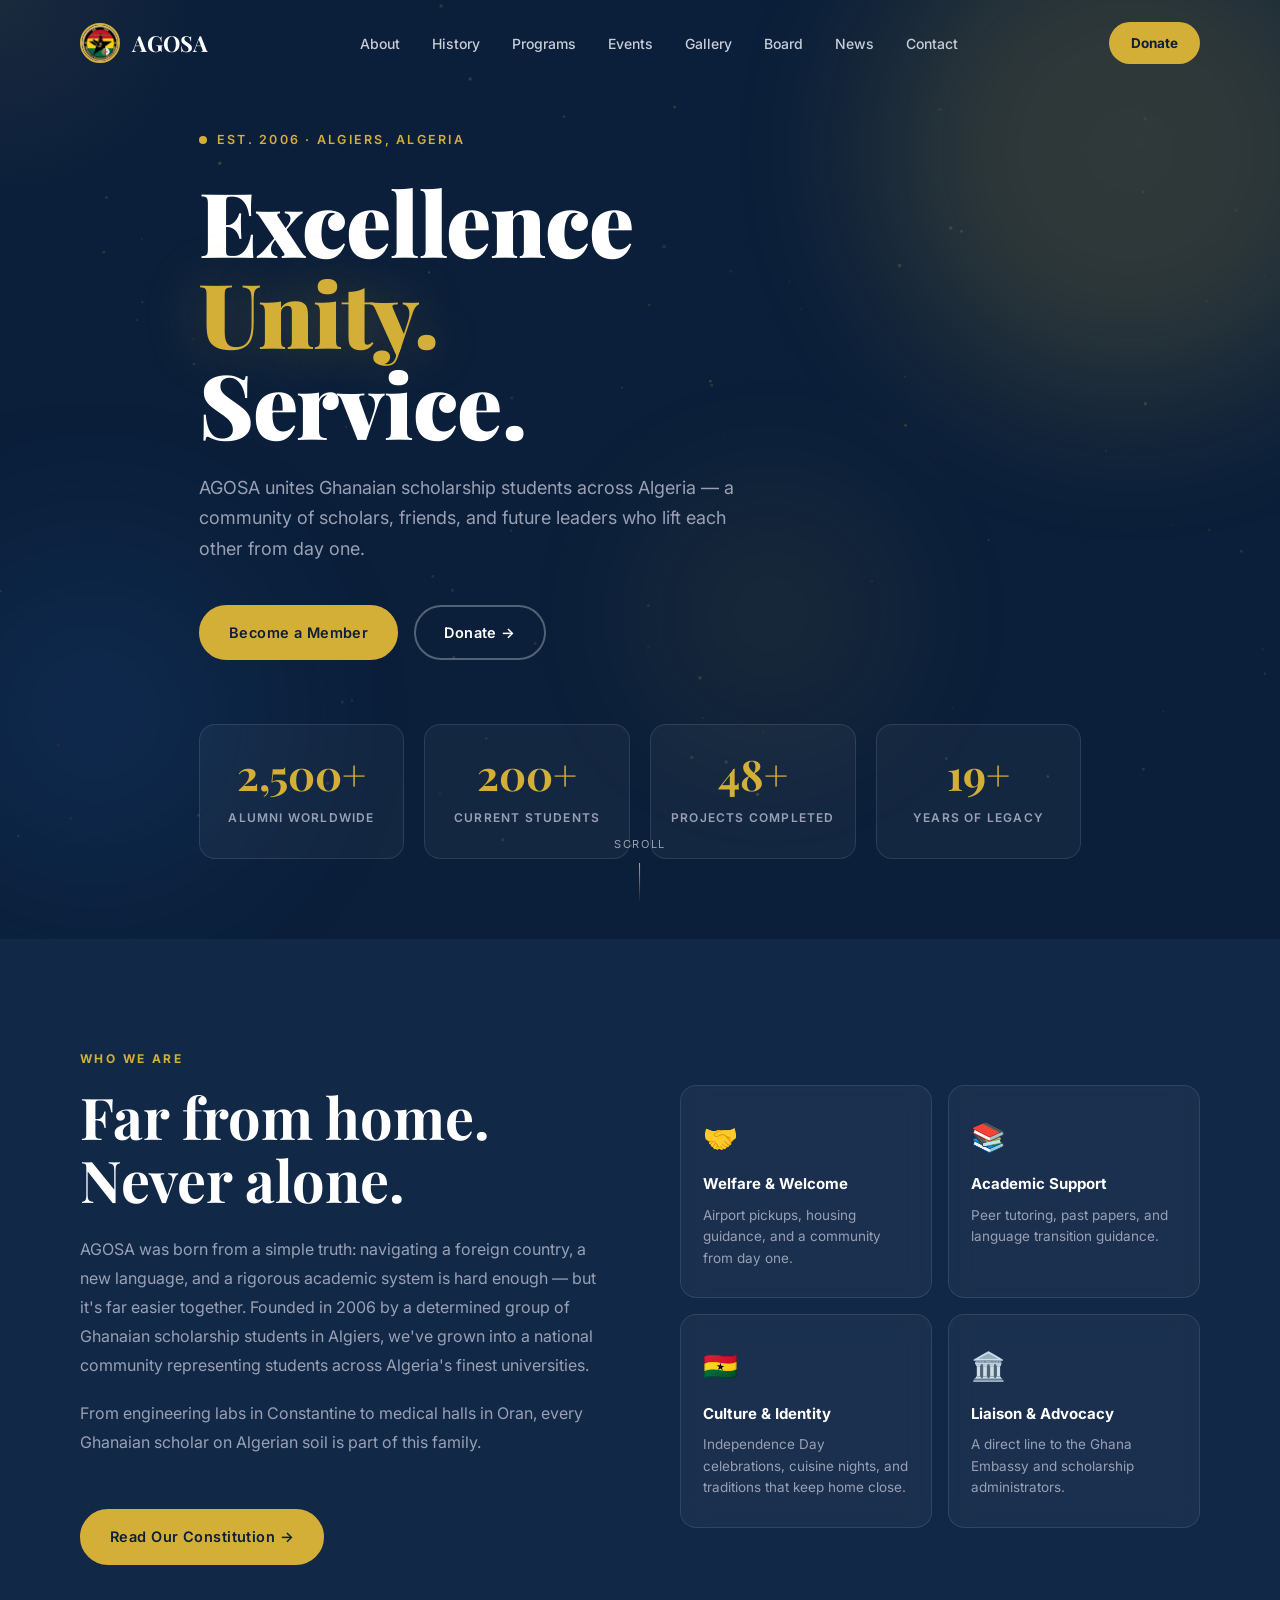
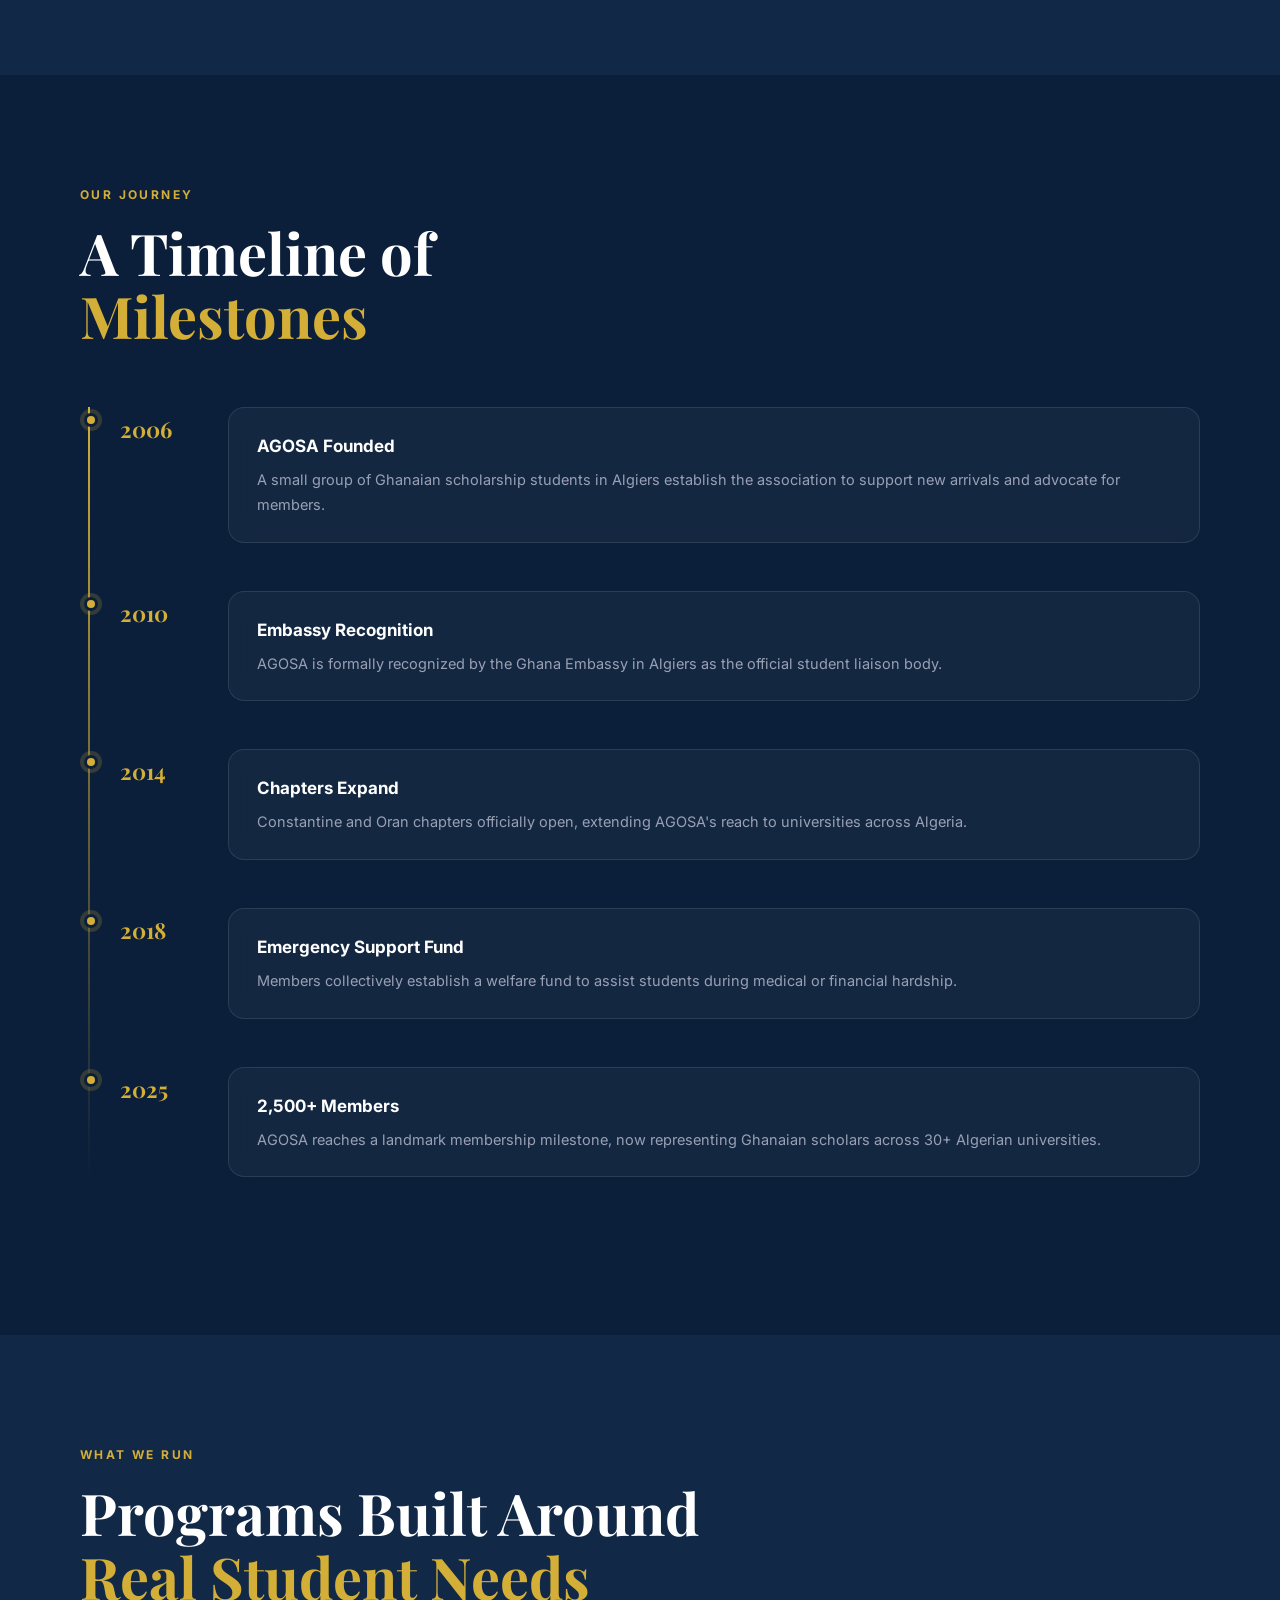
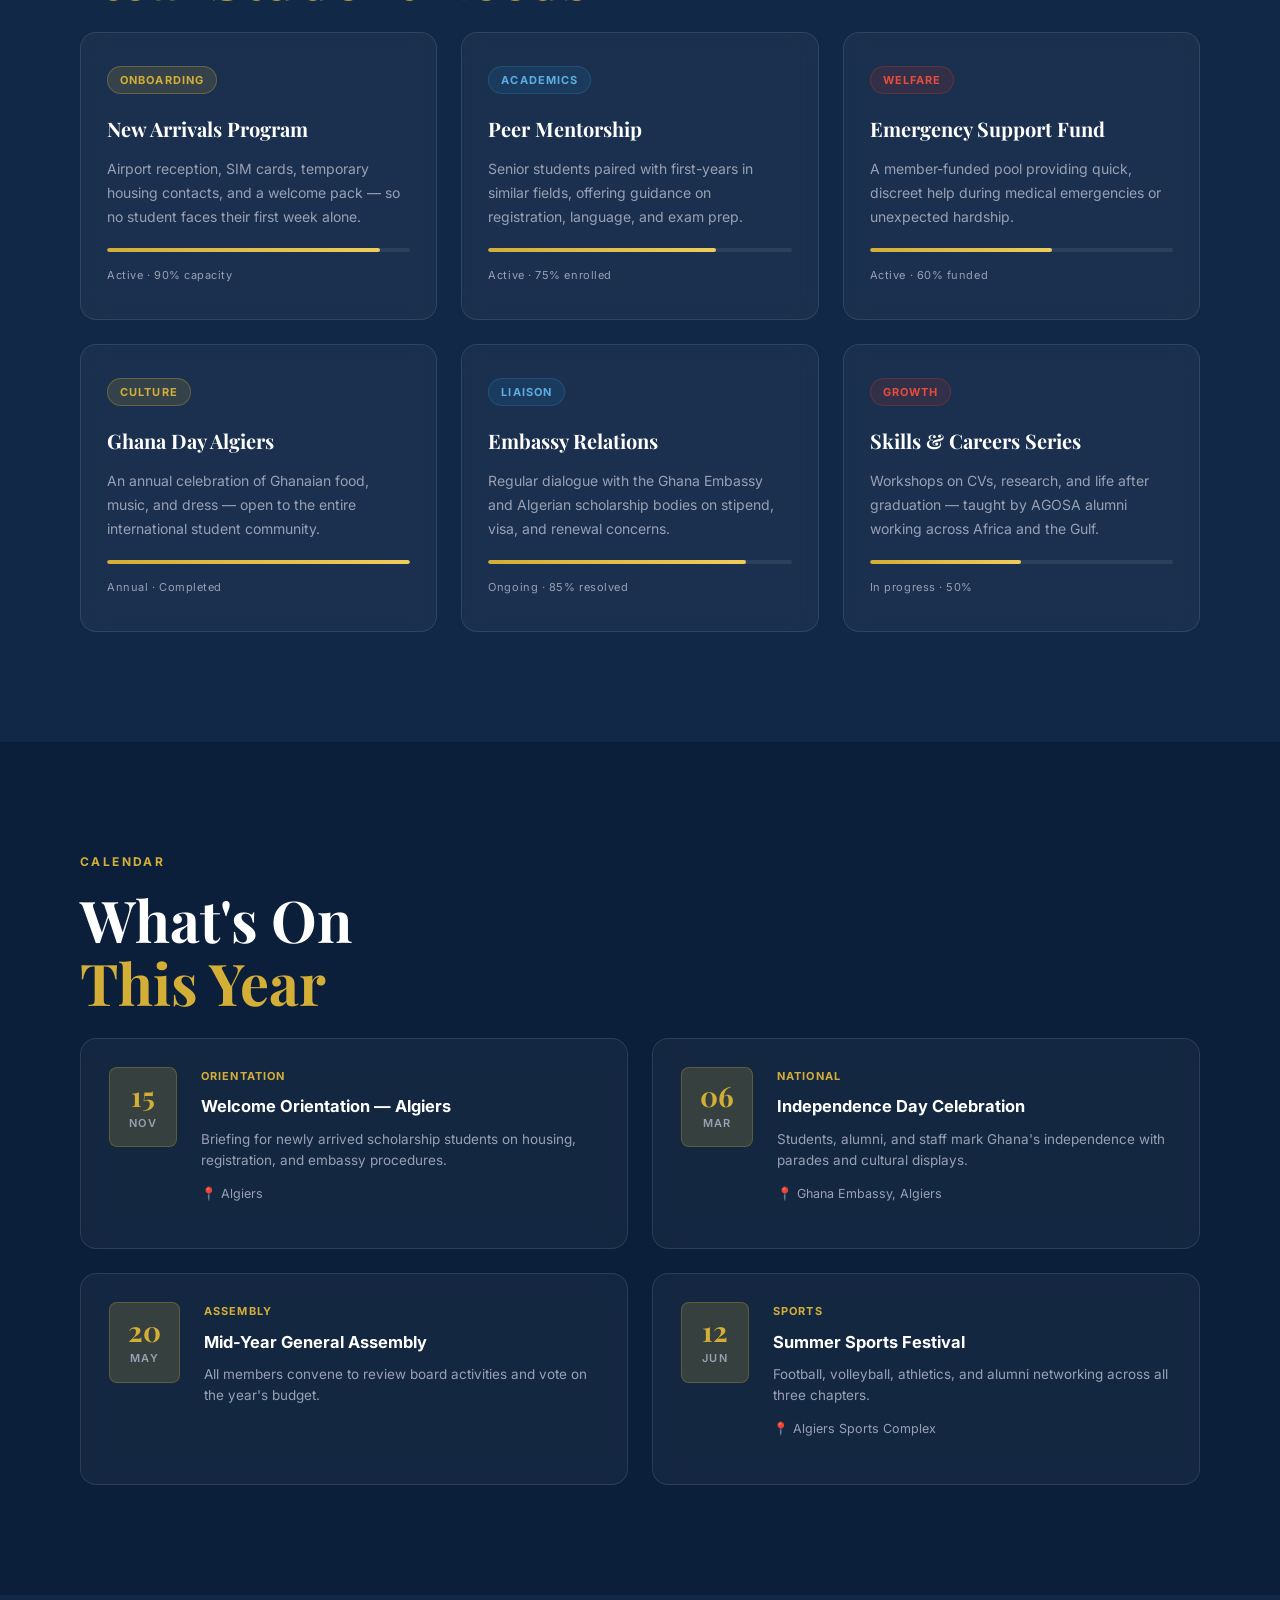
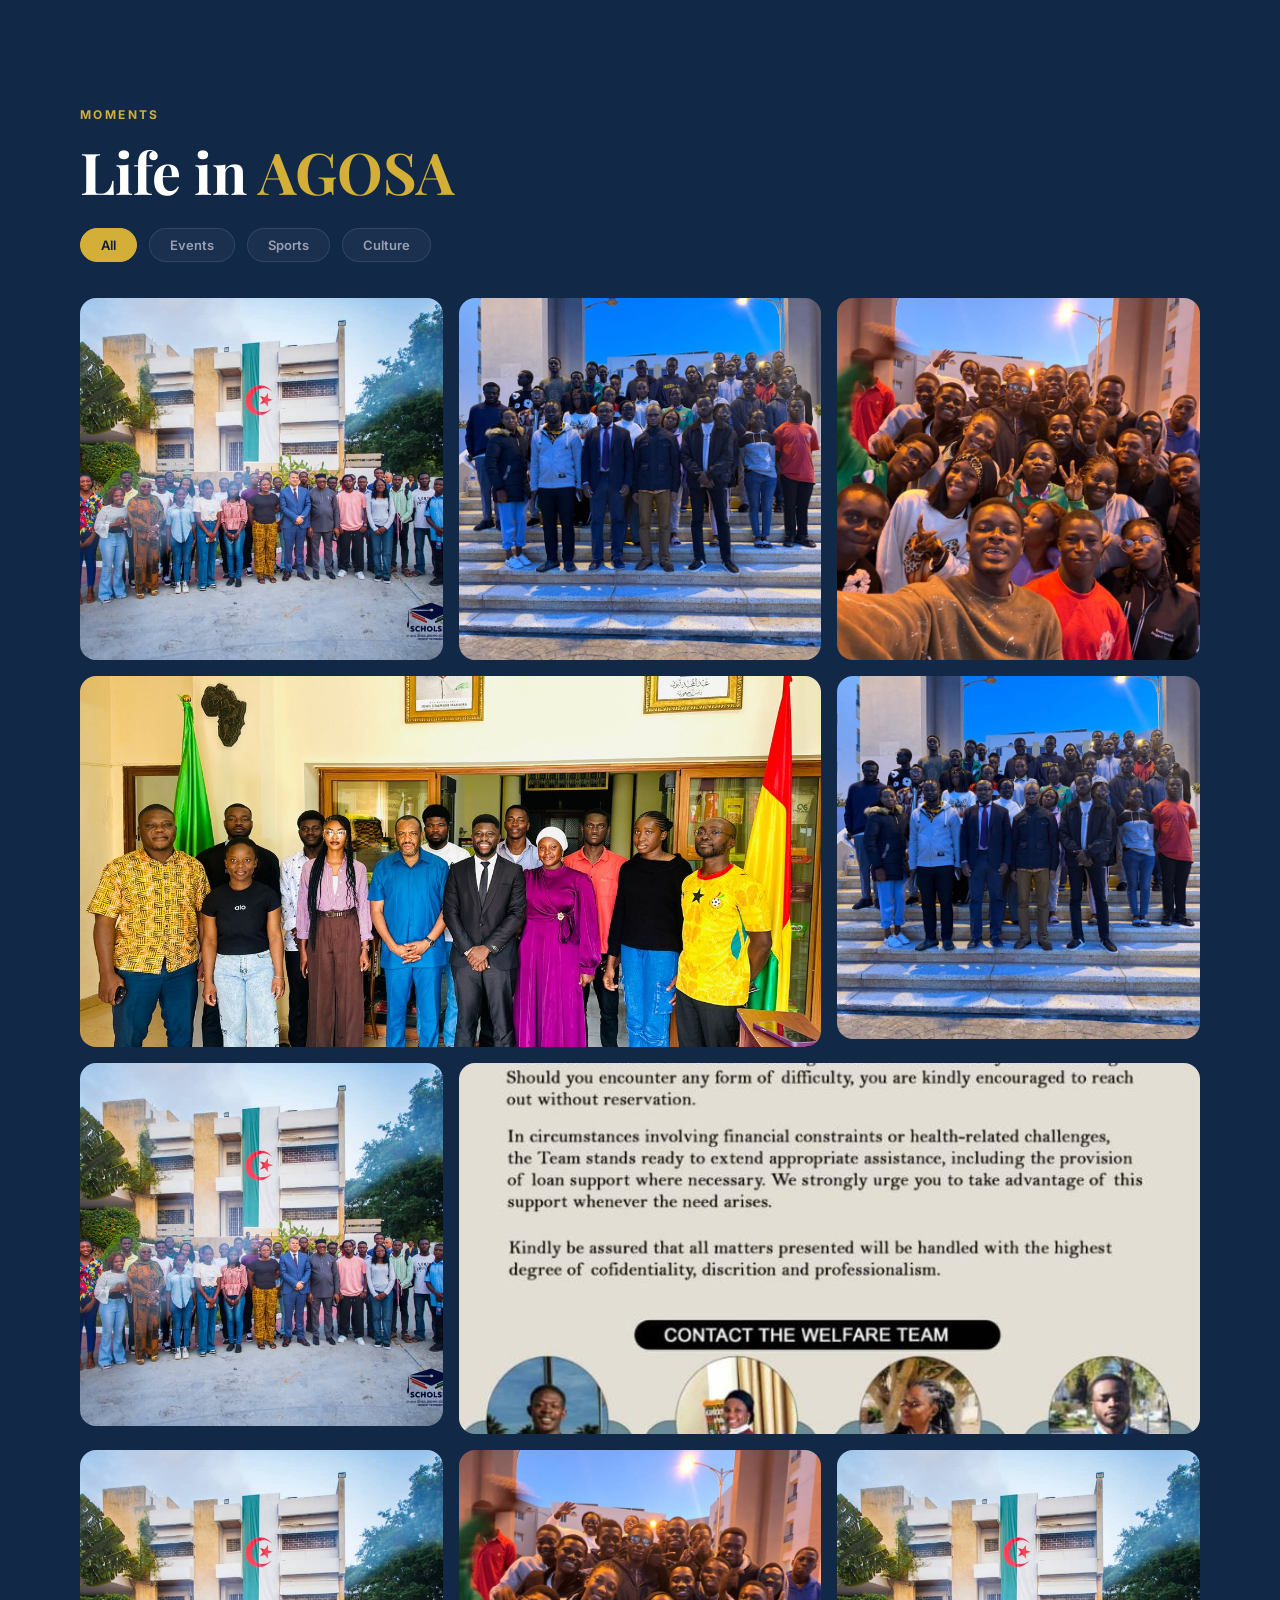
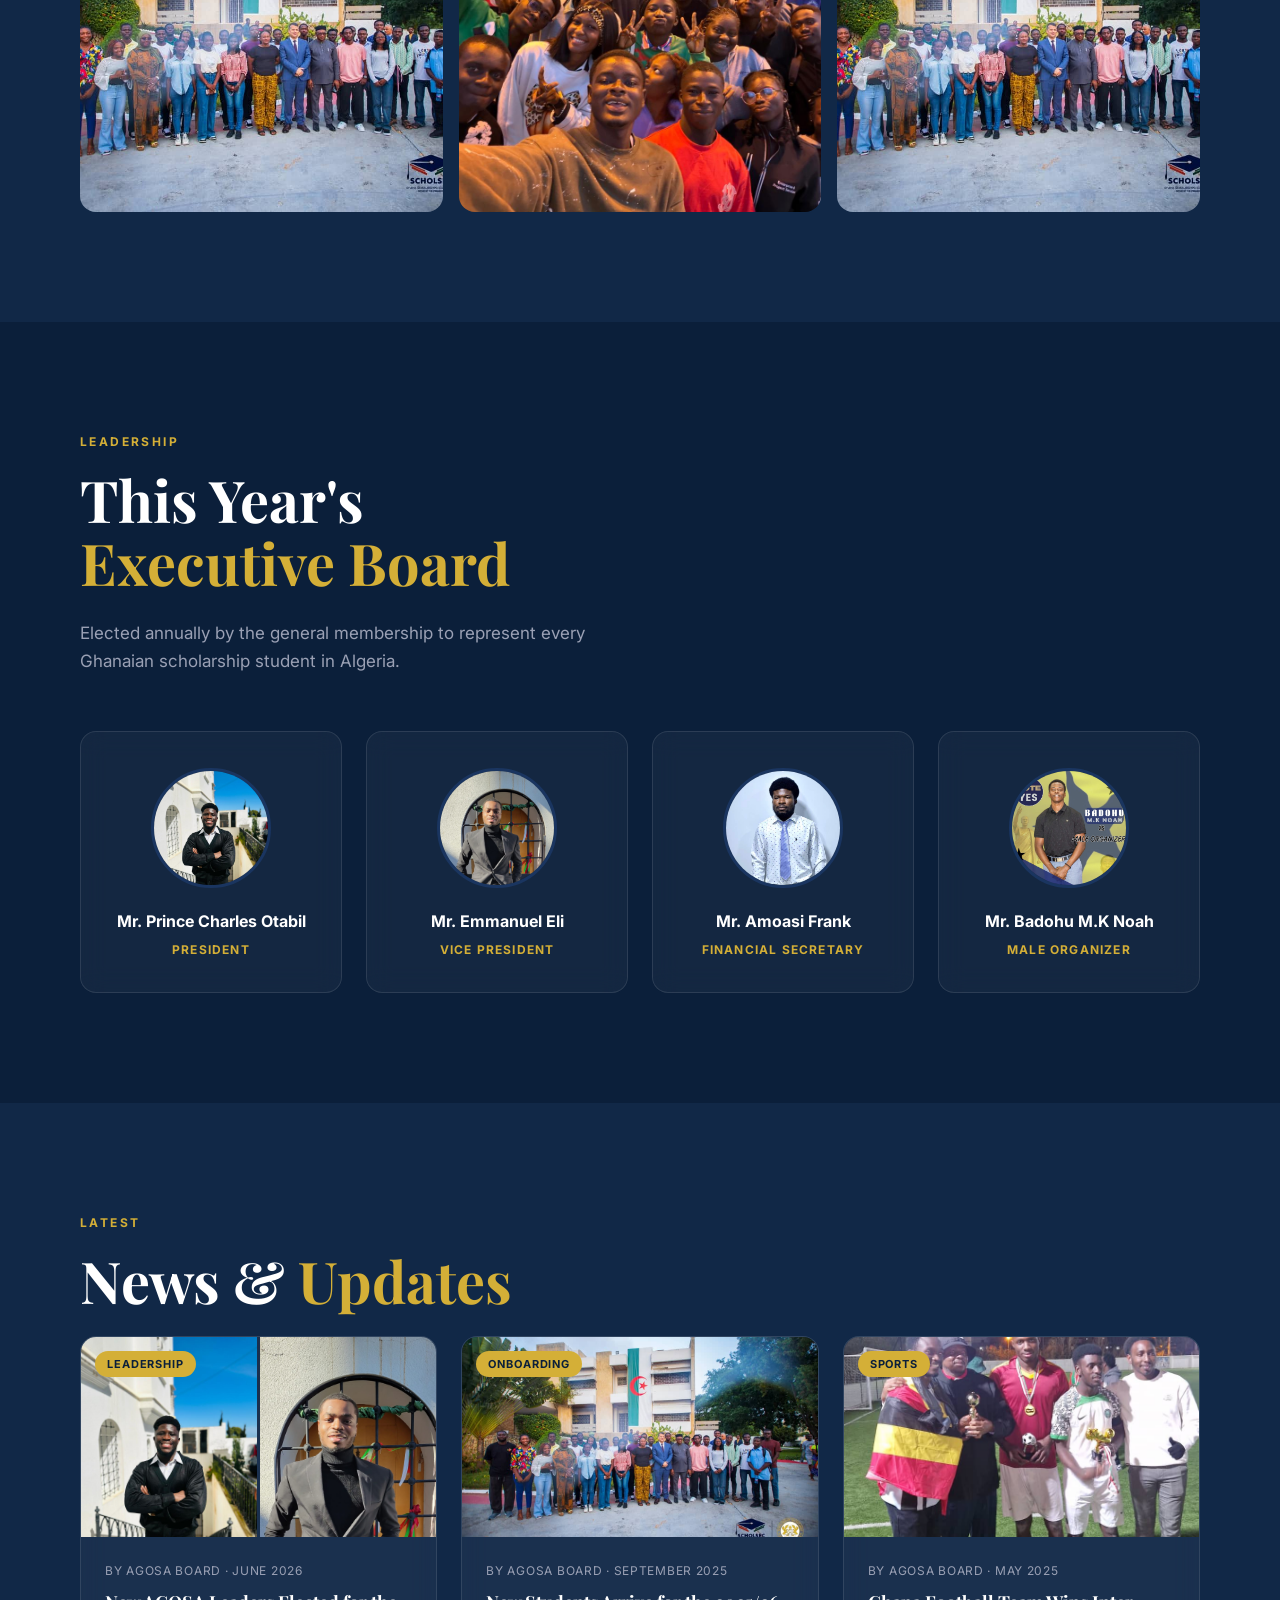
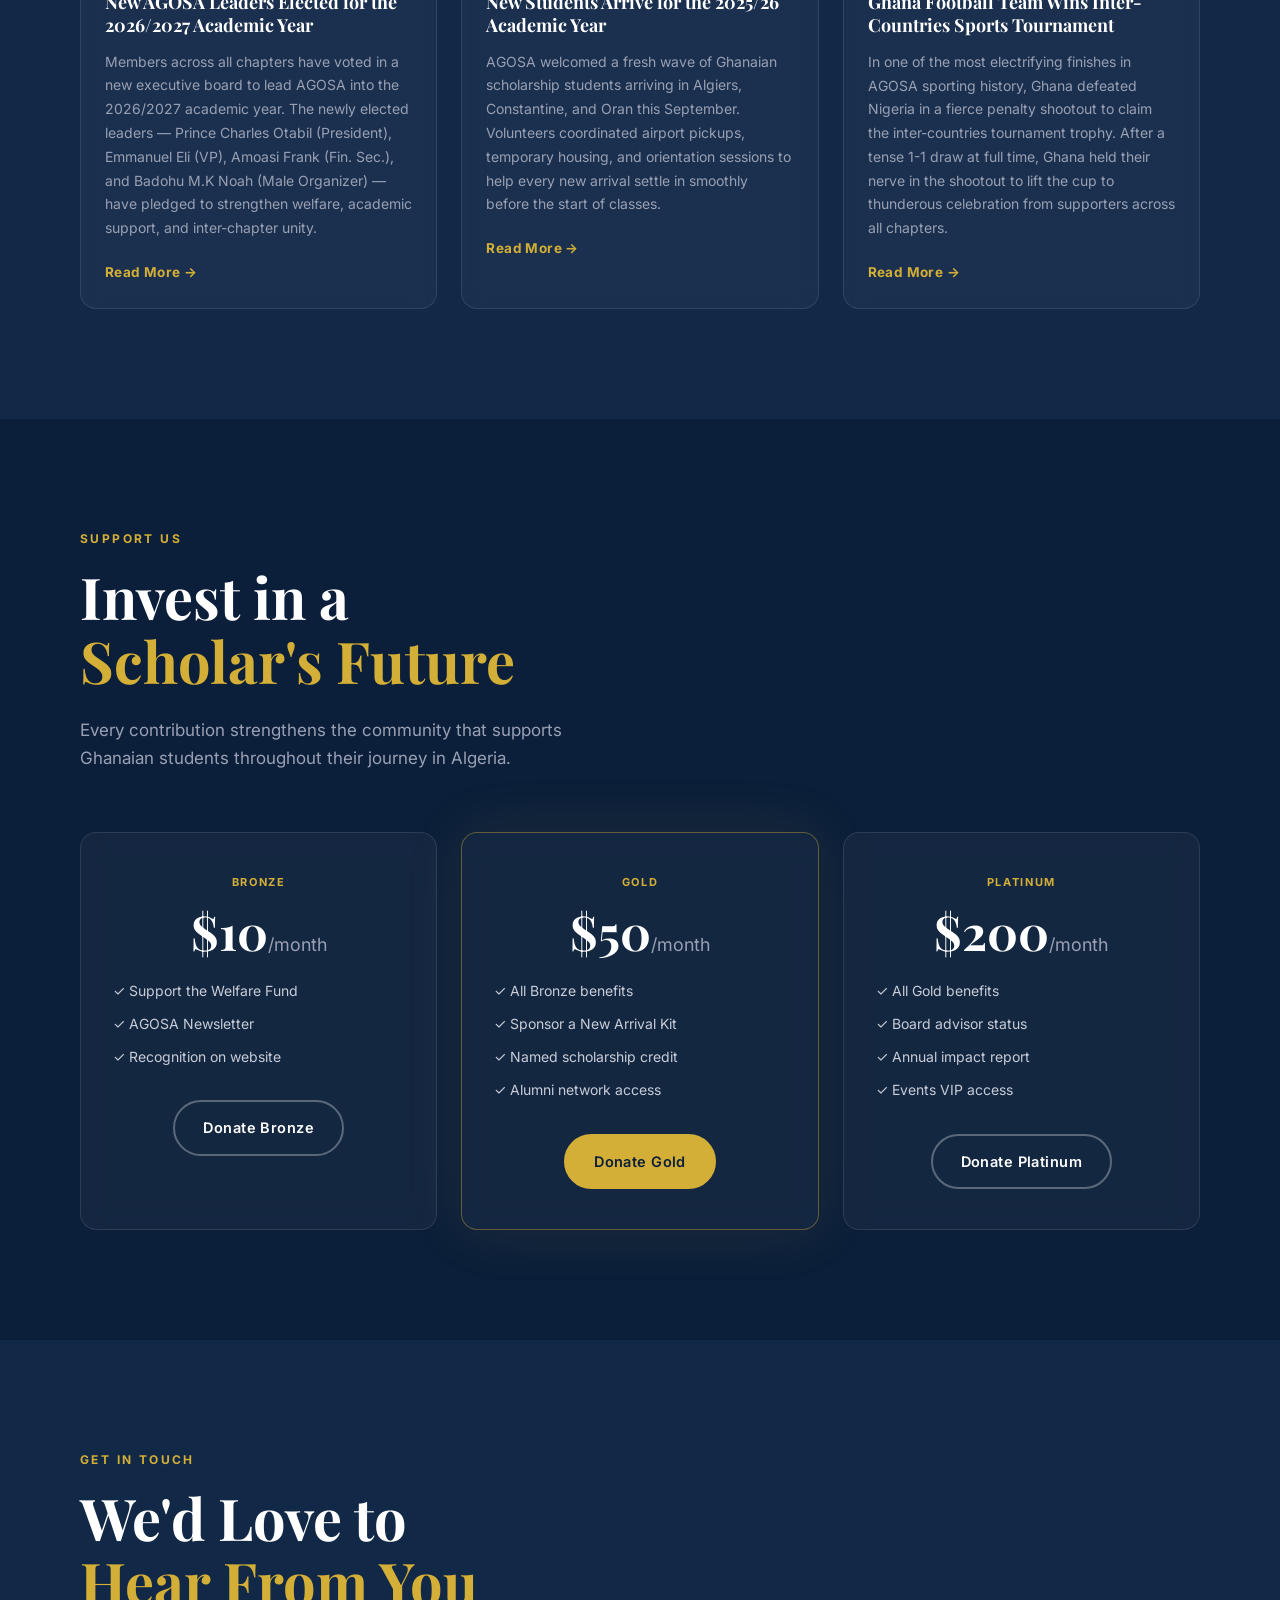
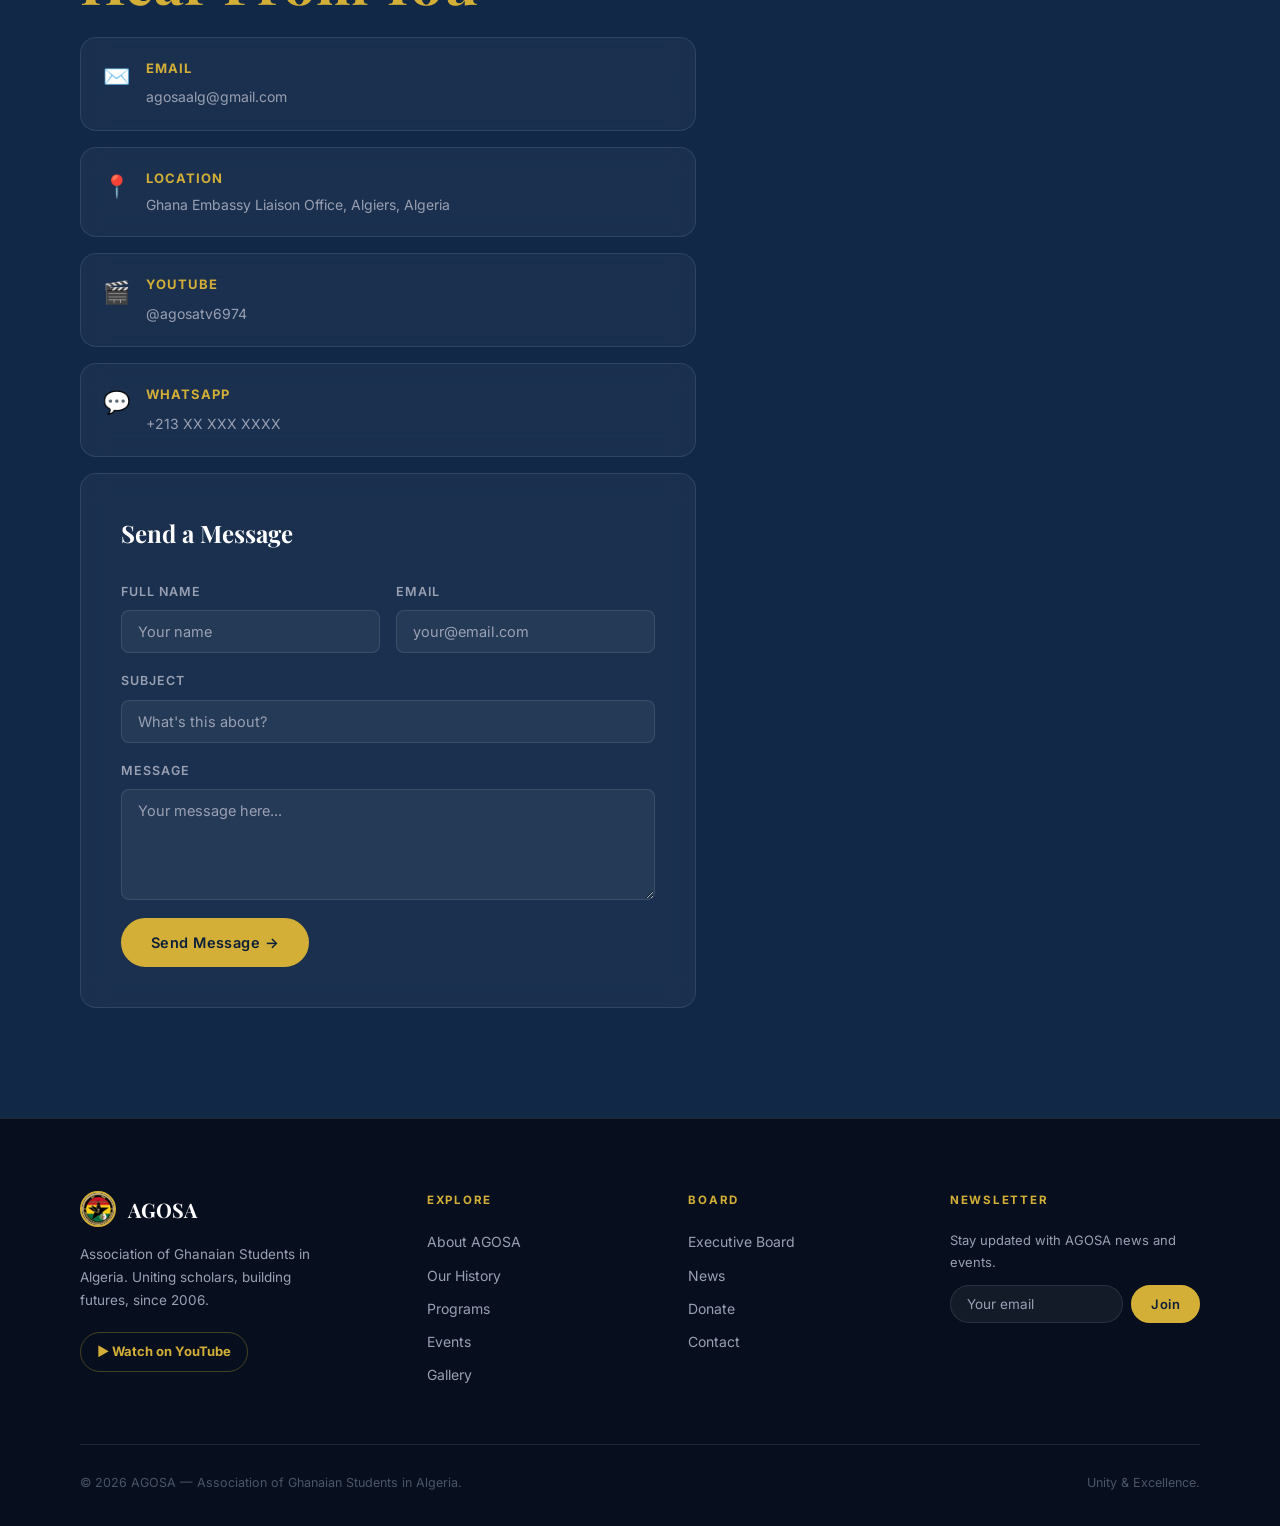
==== index.html @ e5bc5a07 "Add files via upload" ====
<!DOCTYPE html>
<html lang="en">
<head>
  <meta charset="UTF-8" />
  <meta name="viewport" content="width=device-width, initial-scale=1.0" />
  <title>AGOSA — Association of Ghanaian Students in Algeria</title>
  <meta name="description" content="AGOSA brings together Ghanaian scholarship students across Algeria — supporting each other through every challenge." />
  <link rel="stylesheet" href="style.css" />
  <link rel="preconnect" href="https://fonts.googleapis.com">
  <link href="https://fonts.googleapis.com/css2?family=Playfair+Display:wght@400;700;900&family=Inter:wght@300;400;500;600;700&display=swap" rel="stylesheet">
</head>
<body>

  <!-- CURSOR GLOW -->
  <div class="cursor-glow" id="cursorGlow"></div>

  <!-- PARTICLES -->
  <canvas id="particles" class="particles-canvas"></canvas>

  <!-- ═══════════════════════════════════════ NAV ═══ -->
  <header class="header" id="header">
    <nav class="nav">
      <a href="#" class="nav-brand">
        <img src="logo.jpeg" alt="AGOSA" class="nav-logo" onerror="this.style.display='none'">
        <span class="nav-brand-text">AGOSA</span>
      </a>
      <ul class="nav-links">
        <li><a href="#about">About</a></li>
        <li><a href="#history">History</a></li>
        <li><a href="#programs">Programs</a></li>
        <li><a href="#events">Events</a></li>
        <li><a href="#gallery">Gallery</a></li>
        <li><a href="#board">Board</a></li>
        <li><a href="#news">News</a></li>
        <li><a href="#contact">Contact</a></li>
      </ul>
      <a href="#donate" class="nav-donate">Donate</a>
      <button class="hamburger" id="hamburger" aria-label="Open menu">
        <span></span><span></span><span></span>
      </button>
    </nav>
    <!-- Mobile menu -->
    <div class="mobile-menu" id="mobileMenu">
      <ul>
        <li><a href="#about">About</a></li>
        <li><a href="#history">History</a></li>
        <li><a href="#programs">Programs</a></li>
        <li><a href="#events">Events</a></li>
        <li><a href="#gallery">Gallery</a></li>
        <li><a href="#board">Board</a></li>
        <li><a href="#news">News</a></li>
        <li><a href="#donate">Donate</a></li>
        <li><a href="#contact">Contact</a></li>
      </ul>
    </div>
  </header>

  <!-- ═══════════════════════════════════════ HERO ═══ -->
  <section class="hero" id="home">
    <div class="hero-bg-shapes">
      <div class="shape shape-1"></div>
      <div class="shape shape-2"></div>
      <div class="shape shape-3"></div>
    </div>
    <div class="container hero-inner">
      <div class="hero-content fade-up">
        <div class="hero-eyebrow">
          <span class="pulse-dot"></span>
          Est. 2006 · Algiers, Algeria
        </div>
        <h1 class="hero-title">
          Excellence<br>
          <em>Unity.</em><br>
          Service.
        </h1>
        <p class="hero-sub">AGOSA unites Ghanaian scholarship students across Algeria — a community of scholars, friends, and future leaders who lift each other from day one.</p>
        <div class="hero-actions">
          <a href="#about" class="btn btn-gold">Become a Member</a>
          <a href="#donate" class="btn btn-outline">Donate →</a>
        </div>
      </div>
      <div class="hero-stats fade-up delay-2">
        <div class="stat-card">
          <strong class="counter" data-target="2500">0</strong>
          <span>Alumni Worldwide</span>
        </div>
        <div class="stat-card">
          <strong class="counter" data-target="200">0</strong>
          <span>Current students</span>
        </div>
        <div class="stat-card">
          <strong class="counter" data-target="48">0</strong>
          <span>Projects Completed</span>
        </div>
        <div class="stat-card">
          <strong class="counter" data-target="19">0</strong>
          <span>Years of Legacy</span>
        </div>
      </div>
    </div>
    <div class="hero-scroll-hint">
      <span>Scroll</span>
      <div class="scroll-line"></div>
    </div>
  </section>

  <!-- ═══════════════════════════════════════ ABOUT ═══ -->
  <section class="about section" id="about">
    <div class="container">
      <div class="section-label fade-up">Who We Are</div>
      <div class="about-grid">
        <div class="about-text fade-up">
          <h2 class="section-title">Far from home.<br>Never alone.</h2>
          <p>AGOSA was born from a simple truth: navigating a foreign country, a new language, and a rigorous academic system is hard enough — but it's far easier together. Founded in 2006 by a determined group of Ghanaian scholarship students in Algiers, we've grown into a national community representing students across Algeria's finest universities.</p>
          <p>From engineering labs in Constantine to medical halls in Oran, every Ghanaian scholar on Algerian soil is part of this family.</p>
          <a href="https://docs.google.com/document/u/2/d/e/2PACX-1vQXEOukQ5JAWsHygpLDezE7iu78QJHXJKiuhMfcQWyLvU4qaBUNO5hpXkYpQiQRMrY2sFF3xDL1yCCJ/pub" target="_blank" class="btn btn-gold" style="margin-top:2rem">Read Our Constitution →</a>
        </div>
        <div class="values-grid fade-up delay-1">
          <div class="value-card glass-card">
            <div class="value-icon">🤝</div>
            <h4>Welfare &amp; Welcome</h4>
            <p>Airport pickups, housing guidance, and a community from day one.</p>
          </div>
          <div class="value-card glass-card">
            <div class="value-icon">📚</div>
            <h4>Academic Support</h4>
            <p>Peer tutoring, past papers, and language transition guidance.</p>
          </div>
          <div class="value-card glass-card">
            <div class="value-icon">🇬🇭</div>
            <h4>Culture &amp; Identity</h4>
            <p>Independence Day celebrations, cuisine nights, and traditions that keep home close.</p>
          </div>
          <div class="value-card glass-card">
            <div class="value-icon">🏛️</div>
            <h4>Liaison &amp; Advocacy</h4>
            <p>A direct line to the Ghana Embassy and scholarship administrators.</p>
          </div>
        </div>
      </div>
    </div>
  </section>

  <!-- ═══════════════════════════════════════ HISTORY ═══ -->
  <section class="history section" id="history">
    <div class="container">
      <div class="section-label fade-up">Our Journey</div>
      <h2 class="section-title fade-up">A Timeline of<br><em>Milestones</em></h2>
      <div class="timeline">
        <div class="tl-item fade-up">
          <div class="tl-dot"></div>
          <div class="tl-year">2006</div>
          <div class="tl-card glass-card">
            <h4>AGOSA Founded</h4>
            <p>A small group of Ghanaian scholarship students in Algiers establish the association to support new arrivals and advocate for members.</p>
          </div>
        </div>
        <div class="tl-item fade-up delay-1">
          <div class="tl-dot"></div>
          <div class="tl-year">2010</div>
          <div class="tl-card glass-card">
            <h4>Embassy Recognition</h4>
            <p>AGOSA is formally recognized by the Ghana Embassy in Algiers as the official student liaison body.</p>
          </div>
        </div>
        <div class="tl-item fade-up delay-2">
          <div class="tl-dot"></div>
          <div class="tl-year">2014</div>
          <div class="tl-card glass-card">
            <h4>Chapters Expand</h4>
            <p>Constantine and Oran chapters officially open, extending AGOSA's reach to universities across Algeria.</p>
          </div>
        </div>
        <div class="tl-item fade-up delay-3">
          <div class="tl-dot"></div>
          <div class="tl-year">2018</div>
          <div class="tl-card glass-card">
            <h4>Emergency Support Fund</h4>
            <p>Members collectively establish a welfare fund to assist students during medical or financial hardship.</p>
          </div>
        </div>
        <div class="tl-item fade-up delay-4">
          <div class="tl-dot"></div>
          <div class="tl-year">2025</div>
          <div class="tl-card glass-card">
            <h4>2,500+ Members</h4>
            <p>AGOSA reaches a landmark membership milestone, now representing Ghanaian scholars across 30+ Algerian universities.</p>
          </div>
        </div>
      </div>
    </div>
  </section>

  <!-- ═══════════════════════════════════════ PROGRAMS ═══ -->
  <section class="programs section" id="programs">
    <div class="container">
      <div class="section-label fade-up">What We Run</div>
      <h2 class="section-title fade-up">Programs Built Around<br><em>Real Student Needs</em></h2>
      <div class="programs-grid">
        <div class="program-card glass-card fade-up">
          <div class="program-tag tag-gold">Onboarding</div>
          <h3>New Arrivals Program</h3>
          <p>Airport reception, SIM cards, temporary housing contacts, and a welcome pack — so no student faces their first week alone.</p>
          <div class="program-bar"><div class="program-bar-fill" style="width:90%"></div></div>
          <span class="program-bar-label">Active · 90% capacity</span>
        </div>
        <div class="program-card glass-card fade-up delay-1">
          <div class="program-tag tag-blue">Academics</div>
          <h3>Peer Mentorship</h3>
          <p>Senior students paired with first-years in similar fields, offering guidance on registration, language, and exam prep.</p>
          <div class="program-bar"><div class="program-bar-fill" style="width:75%"></div></div>
          <span class="program-bar-label">Active · 75% enrolled</span>
        </div>
        <div class="program-card glass-card fade-up delay-2">
          <div class="program-tag tag-red">Welfare</div>
          <h3>Emergency Support Fund</h3>
          <p>A member-funded pool providing quick, discreet help during medical emergencies or unexpected hardship.</p>
          <div class="program-bar"><div class="program-bar-fill" style="width:60%"></div></div>
          <span class="program-bar-label">Active · 60% funded</span>
        </div>
        <div class="program-card glass-card fade-up">
          <div class="program-tag tag-gold">Culture</div>
          <h3>Ghana Day Algiers</h3>
          <p>An annual celebration of Ghanaian food, music, and dress — open to the entire international student community.</p>
          <div class="program-bar"><div class="program-bar-fill" style="width:100%"></div></div>
          <span class="program-bar-label">Annual · Completed</span>
        </div>
        <div class="program-card glass-card fade-up delay-1">
          <div class="program-tag tag-blue">Liaison</div>
          <h3>Embassy Relations</h3>
          <p>Regular dialogue with the Ghana Embassy and Algerian scholarship bodies on stipend, visa, and renewal concerns.</p>
          <div class="program-bar"><div class="program-bar-fill" style="width:85%"></div></div>
          <span class="program-bar-label">Ongoing · 85% resolved</span>
        </div>
        <div class="program-card glass-card fade-up delay-2">
          <div class="program-tag tag-red">Growth</div>
          <h3>Skills &amp; Careers Series</h3>
          <p>Workshops on CVs, research, and life after graduation — taught by AGOSA alumni working across Africa and the Gulf.</p>
          <div class="program-bar"><div class="program-bar-fill" style="width:50%"></div></div>
          <span class="program-bar-label">In progress · 50%</span>
        </div>
      </div>
    </div>
  </section>

  <!-- ═══════════════════════════════════════ EVENTS ═══ -->
  <section class="events section" id="events">
    <div class="container">
      <div class="section-label fade-up">Calendar</div>
      <h2 class="section-title fade-up">What's On<br><em>This Year</em></h2>
      <div class="events-grid">
        <div class="event-card glass-card fade-up">
          <div class="event-date">
            <span class="event-day">15</span>
            <span class="event-month">Nov</span>
          </div>
          <div class="event-info">
            <span class="event-tag">Orientation</span>
            <h4>Welcome Orientation — Algiers</h4>
            <p>Briefing for newly arrived scholarship students on housing, registration, and embassy procedures.</p>
            <div class="event-meta">📍 Algiers </div>
          </div>
        </div>
        <div class="event-card glass-card fade-up delay-1">
          <div class="event-date">
            <span class="event-day">06</span>
            <span class="event-month">Mar</span>
          </div>
          <div class="event-info">
            <span class="event-tag">National</span>
            <h4>Independence Day Celebration</h4>
            <p>Students, alumni, and staff mark Ghana's independence with parades and cultural displays.</p>
            <div class="event-meta">📍 Ghana Embassy, Algiers</div>
          </div>
        </div>
        <div class="event-card glass-card fade-up delay-2">
          <div class="event-date">
            <span class="event-day">20</span>
            <span class="event-month">May</span>
          </div>
          <div class="event-info">
            <span class="event-tag">Assembly</span>
            <h4>Mid-Year General Assembly</h4>
            <p>All members convene to review board activities and vote on the year's budget.</p>
          </div>
        </div>
        <div class="event-card glass-card fade-up delay-3">
          <div class="event-date">
            <span class="event-day">12</span>
            <span class="event-month">Jun</span>
          </div>
          <div class="event-info">
            <span class="event-tag">Sports</span>
            <h4>Summer Sports Festival</h4>
            <p>Football, volleyball, athletics, and alumni networking across all three chapters.</p>
            <div class="event-meta">📍 Algiers Sports Complex</div>
          </div>
        </div>
      </div>
    </div>
  </section>

  <!-- ═══════════════════════════════════════ GALLERY ═══ -->
  <section class="gallery section" id="gallery">
    <div class="container">
      <div class="section-label fade-up">Moments</div>
      <h2 class="section-title fade-up">Life in <em>AGOSA</em></h2>
      <div class="gallery-filters fade-up">
        <button class="filter-btn active" data-filter="all">All</button>
        <button class="filter-btn" data-filter="events">Events</button>
        <button class="filter-btn" data-filter="sports">Sports</button>
        <button class="filter-btn" data-filter="culture">Culture</button>
      </div>
      <div class="gallery-grid">

        <!-- Row 1: 3 equal columns -->
        <div class="gallery-item fade-up" data-cat="events">
          <img src="stud at alg emb gh.jpeg" alt="Welcome Orientation" loading="lazy">
          <div class="gallery-overlay"><span>Welcome Orientation-Gh 2025</span></div>
        </div>
        <div class="gallery-item fade-up delay-1" data-cat="culture">
          <img src="stud at alg zera.jpeg" alt="Ghana Day" loading="lazy">
          <div class="gallery-overlay"><span>Students orientation-Algiers Nov 2025</span></div>
        </div>
        <div class="gallery-item fade-up delay-2" data-cat="sports">
          <img src="stud selfie.jpeg" alt="Sports Festival" loading="lazy">
        </div>

        <!-- Row 2: wide left + narrow right -->
        <div class="gallery-item g-wide fade-up" data-cat="events">
          <img src="agosa-new-exec26.jpeg" alt="General Assembly" loading="lazy">
          <div class="gallery-overlay"><span>2026/2027 New Executive Board</span></div>
        </div>
        <div class="gallery-item fade-up delay-1" data-cat="culture">
          <img src="stud at alg zera.jpeg" alt="Cultural Night" loading="lazy">
          <div class="gallery-overlay"><span>Cultural Night 2025</span></div>
        </div>

        <!-- Row 3: narrow left + wide right -->
        <div class="gallery-item fade-up" data-cat="sports">
          <img src="stud at alg emb gh.jpeg" alt="Football Final" loading="lazy">
        </div>
        <div class="gallery-item g-wide fade-up delay-1" data-cat="events">
          <img src="agosa-welf-comm26.jpeg" alt="2026/2027 Welfare Committee" loading="lazy">
          <div class="gallery-overlay"><span>2026/2027 Welfare Committee</span></div>
        </div>

        <!-- Row 4: 3 equal columns -->
        <div class="gallery-item fade-up" data-cat="culture">
          <img src="stud at alg emb gh.jpeg" alt="Independence Day" loading="lazy">
        </div>
        <div class="gallery-item fade-up delay-1" data-cat="sports">
          <img src="stud selfie.jpeg" alt="Summer Sports" loading="lazy">
        </div>
        <div class="gallery-item fade-up delay-2" data-cat="events">
          <img src="stud at alg emb gh.jpeg" alt="Graduation" loading="lazy">
        </div>

      </div>
    </div>
    <!-- Lightbox -->
    <div class="lightbox" id="lightbox">
      <button class="lightbox-close" id="lightboxClose">✕</button>
      <img id="lightboxImg" src="" alt="">
      <p id="lightboxCaption"></p>
    </div>
  </section>

  <!-- ═══════════════════════════════════════ BOARD ═══ -->
  <section class="board section" id="board">
    <div class="container">
      <div class="section-label fade-up">Leadership</div>
      <h2 class="section-title fade-up">This Year's<br><em>Executive Board</em></h2>
      <p class="section-sub fade-up">Elected annually by the general membership to represent every Ghanaian scholarship student in Algeria.</p>
      <div class="board-grid">
        <div class="board-card glass-card fade-up">
          <div class="board-img-wrap">
            <img src="agosa-pres-OT.jpeg" alt="President" class="board-img">
            <div class="board-img-ring"></div>
          </div>
          <div class="board-info">
            <h4>Mr. Prince Charles Otabil</h4>
            <span class="board-role">President</span>
          </div>
        </div>
        <div class="board-card glass-card fade-up delay-1">
          <div class="board-img-wrap">
            <img src="agosa-vp-eli.jpeg" alt="Vice President" class="board-img">
            <div class="board-img-ring"></div>
          </div>
          <div class="board-info">
            <h4>Mr. Emmanuel Eli</h4>
            <span class="board-role">Vice President</span>
          </div>
        </div>
        <div class="board-card glass-card fade-up delay-2">
          <div class="board-img-wrap">
            <img src="agosafinsec-freeman.png" alt="Financial Secretary" class="board-img">
            <div class="board-img-ring"></div>
          </div>
          <div class="board-info">
            <h4>Mr. Amoasi Frank</h4>
            <span class="board-role">Financial Secretary</span>
          </div>
        </div>
        <div class="board-card glass-card fade-up delay-3">
          <div class="board-img-wrap">
            <img src="orga-noah.jpeg" alt="Male Organizer" class="board-img">
            <div class="board-img-ring"></div>
          </div>
          <div class="board-info">
            <h4>Mr. Badohu M.K Noah</h4>
            <span class="board-role">Male Organizer</span>
          </div>
        </div>
      </div>
    </div>
  </section>

  <!-- ═══════════════════════════════════════ NEWS ═══ -->
  <section class="news section" id="news">
    <div class="container">
      <div class="section-label fade-up">Latest</div>
      <h2 class="section-title fade-up">News &amp; <em>Updates</em></h2>
      <div class="news-grid">
        <div class="news-card glass-card fade-up">
          <div class="news-img-wrap news-img-collage">
            <img src="agosa-pres-OT.jpeg" alt="President" loading="lazy" class="news-img collage-img collage-1">
            <img src="agosa-vp-eli.jpeg" alt="Vice President" loading="lazy" class="collage-img collage-2">
            <img src="agosafinsec-freeman.png" alt="Financial Secretary" loading="lazy" class="collage-img collage-3">
            <img src="orga-noah.jpeg" alt="Male Organizer" loading="lazy" class="collage-img collage-4">
            <span class="news-cat">Leadership</span>
          </div>
          <div class="news-body">
            <div class="news-meta">By AGOSA Board · June 2026</div>
            <h4>New AGOSA Leaders Elected for the 2026/2027 Academic Year</h4>
            <p>Members across all chapters have voted in a new executive board to lead AGOSA into the 2026/2027 academic year. The newly elected leaders — Prince Charles Otabil (President), Emmanuel Eli (VP), Amoasi Frank (Fin. Sec.), and Badohu M.K Noah (Male Organizer) — have pledged to strengthen welfare, academic support, and inter-chapter unity.</p>
            <a href="article-new-leaders.html" class="news-link">Read More →</a>
          </div>
        </div>
        <div class="news-card glass-card fade-up delay-1">
          <div class="news-img-wrap">
            <img src="stud at alg emb gh.jpeg" alt="News" loading="lazy" class="news-img">
            <span class="news-cat">Onboarding</span>
          </div>
          <div class="news-body">
            <div class="news-meta">By AGOSA Board · September 2025</div>
            <h4>New Students Arrive for the 2025/26 Academic Year</h4>
            <p>AGOSA welcomed a fresh wave of Ghanaian scholarship students arriving in Algiers, Constantine, and Oran this September. Volunteers coordinated airport pickups, temporary housing, and orientation sessions to help every new arrival settle in smoothly before the start of classes.</p>
            <a href="article-new-arrivals.html" class="news-link">Read More →</a>
          </div>
        </div>
        <div class="news-card glass-card fade-up delay-2">
          <div class="news-img-wrap">
            <img src="agosa-ball-end1.jpeg" alt="News" loading="lazy" class="news-img">
            <span class="news-cat">Sports</span>
          </div>
          <div class="news-body">
            <div class="news-meta">By AGOSA Board · May 2025</div>
            <h4>Ghana Football Team Wins Inter-Countries Sports Tournament</h4>
            <p>In one of the most electrifying finishes in AGOSA sporting history, Ghana defeated Nigeria in a fierce penalty shootout to claim the inter-countries tournament trophy. After a tense 1-1 draw at full time, Ghana held their nerve in the shootout to lift the cup to thunderous celebration from supporters across all chapters.</p>
            <a href="article-football-cup.html" class="news-link">Read More →</a>
          </div>
        </div>
      </div>
    </div>
  </section>

  <!-- ═══════════════════════════════════════ DONATE ═══ -->
  <section class="donate section" id="donate">
    <div class="container">
      <div class="section-label fade-up">Support Us</div>
      <h2 class="section-title fade-up">Invest in a<br><em>Scholar's Future</em></h2>
      <p class="section-sub fade-up">Every contribution strengthens the community that supports Ghanaian students throughout their journey in Algeria.</p>
      <div class="donate-grid">
        <div class="donate-card glass-card fade-up">
          <div class="donate-tier">Bronze</div>
          <div class="donate-amount">$10<span>/month</span></div>
          <ul class="donate-perks">
            <li>✓ Support the Welfare Fund</li>
            <li>✓ AGOSA Newsletter</li>
            <li>✓ Recognition on website</li>
          </ul>
          <a href="mailto:agosaalg@gmail.com" class="btn btn-outline">Donate Bronze</a>
        </div>
        <div class="donate-card glass-card donate-featured fade-up delay-1">
          <div class="donate-tier">Gold</div>
          <div class="donate-amount">$50<span>/month</span></div>
          <ul class="donate-perks">
            <li>✓ All Bronze benefits</li>
            <li>✓ Sponsor a New Arrival Kit</li>
            <li>✓ Named scholarship credit</li>
            <li>✓ Alumni network access</li>
          </ul>
          <a href="mailto:agosaalg@gmail.com" class="btn btn-gold">Donate Gold</a>
        </div>
        <div class="donate-card glass-card fade-up delay-2">
          <div class="donate-tier">Platinum</div>
          <div class="donate-amount">$200<span>/month</span></div>
          <ul class="donate-perks">
            <li>✓ All Gold benefits</li>
            <li>✓ Board advisor status</li>
            <li>✓ Annual impact report</li>
            <li>✓ Events VIP access</li>
          </ul>
          <a href="mailto:agosaalg@gmail.com" class="btn btn-outline">Donate Platinum</a>
        </div>
      </div>
    </div>
  </section>

  <!-- ═══════════════════════════════════════ CONTACT ═══ -->
  <section class="contact section" id="contact">
    <div class="container">
      <div class="section-label fade-up">Get in Touch</div>
      <h2 class="section-title fade-up">We'd Love to<br><em>Hear From You</em></h2>
      <div class="contact-grid">
        <div class="contact-info fade-up">
  <div class="contact-item glass-card">
    <span class="contact-icon">✉️</span>
    <div>
      <strong>Email</strong>
      <a href="mailto:agosaalg@gmail.com">agosaalg@gmail.com</a>
    </div>
  </div>
  <div class="contact-item glass-card">
    <span class="contact-icon">📍</span>
    <div>
      <strong>Location</strong>
      <p>Ghana Embassy Liaison Office, Algiers, Algeria</p>
    </div>
  </div>
  <div class="contact-item glass-card">
    <span class="contact-icon">🎬</span>
    <div>
      <strong>YouTube</strong>
      <a href="https://www.youtube.com/@agosatv6974" target="_blank">@agosatv6974</a>
    </div>
  </div>
  <div class="contact-item glass-card">
    <span class="contact-icon">💬</span>
    <div>
      <strong>WhatsApp</strong>
      <a href="https://wa.me/+233 54 409 7240" target="_blank">+213 XX XXX XXXX</a>
    </div>
  </div>
  

   
        <form class="contact-form glass-card fade-up delay-1" onsubmit="handleForm(event)">
          <h3>Send a Message</h3>
          <div class="form-row">
            <div class="form-group">
              <label>Full Name</label>
              <input type="text" placeholder="Your name" required>
            </div>
            <div class="form-group">
              <label>Email</label>
              <input type="email" placeholder="your@email.com" required>
            </div>
          </div>
          <div class="form-group">
            <label>Subject</label>
            <input type="text" placeholder="What's this about?">
          </div>
          <div class="form-group">
            <label>Message</label>
            <textarea rows="5" placeholder="Your message here..." required></textarea>
          </div>
          <button type="submit" class="btn btn-gold">Send Message →</button>
          <div class="form-success" id="formSuccess">✓ Message sent! We'll get back to you soon.</div>
        </form>
      </div>
    </div>
  </section>

  <!-- ═══════════════════════════════════════ FOOTER ═══ -->
  <footer class="footer">
    <div class="container">
      <div class="footer-grid">
        <div class="footer-brand">
          <div class="footer-logo">
            <img src="logo.jpeg" alt="AGOSA" onerror="this.style.display='none'">
            <strong>AGOSA</strong>
          </div>
          <p>Association of Ghanaian Students in Algeria. Uniting scholars, building futures, since 2006.</p>
          <a href="https://www.youtube.com/@agosatv6974" target="_blank" class="footer-yt">▶ Watch on YouTube</a>
        </div>
        <div class="footer-col">
          <h5>Explore</h5>
          <a href="#about">About AGOSA</a>
          <a href="#history">Our History</a>
          <a href="#programs">Programs</a>
          <a href="#events">Events</a>
          <a href="#gallery">Gallery</a>
        </div>
        <div class="footer-col">
          <h5>Board</h5>
          <a href="#board">Executive Board</a>
          <a href="#news">News</a>
          <a href="#donate">Donate</a>
          <a href="#contact">Contact</a>
        </div>
        <div class="footer-col">
          <h5>Newsletter</h5>
          <p style="font-size:13px;margin-bottom:12px;color:#9aa0b4">Stay updated with AGOSA news and events.</p>
          <form class="newsletter-form" onsubmit="handleNewsletter(event)">
            <input type="email" placeholder="Your email" required>
            <button type="submit" class="btn btn-gold btn-sm">Join</button>
          </form>
        </div>
      </div>
      <div class="footer-bottom">
        <span>© 2026 AGOSA — Association of Ghanaian Students in Algeria.</span>
        <span>Unity &amp; Excellence.</span>
      </div>
    </div>
  </footer>

  <script src="main.js"></script>
</body>
</html>
---- style.css ----
/* ============================================================
   AGOSA — Premium Dark Navy & Gold Theme
   ============================================================ */

:root {
  --navy:       #0B1F3A;
  --navy-mid:   #112847;
  --navy-light: #1a3560;
  --gold:       #D4AF37;
  --gold-light: #F0CC5A;
  --gold-glow:  rgba(212,175,55,0.18);
  --white:      #FFFFFF;
  --gray:       #9aa0b4;
  --gray-light: #c8cdd8;
  --glass-bg:   rgba(255,255,255,0.04);
  --glass-border: rgba(255,255,255,0.10);
  --red:        #c0392b;
  --blue:       #2980b9;

  --display: 'Playfair Display', Georgia, serif;
  --body:    'Inter', 'Segoe UI', Arial, sans-serif;

  --max: 1200px;
  --radius-sm: 8px;
  --radius:    16px;
  --radius-lg: 24px;

  --transition: 0.35s cubic-bezier(0.4,0,0.2,1);
}

*, *::before, *::after { margin:0; padding:0; box-sizing:border-box; }

html { scroll-behavior: smooth; }

body {
  background: var(--navy);
  color: var(--white);
  font-family: var(--body);
  line-height: 1.65;
  -webkit-font-smoothing: antialiased;
  overflow-x: hidden;
}

a { color: inherit; text-decoration: none; }
img { max-width: 100%; display: block; }

.container {
  max-width: var(--max);
  margin: 0 auto;
  padding: 0 40px;
}

/* ── Cursor glow ── */
.cursor-glow {
  position: fixed;
  width: 400px;
  height: 400px;
  border-radius: 50%;
  background: radial-gradient(circle, rgba(212,175,55,0.07) 0%, transparent 70%);
  pointer-events: none;
  transform: translate(-50%, -50%);
  transition: left 0.1s, top 0.1s;
  z-index: 0;
  mix-blend-mode: screen;
}

/* ── Particles canvas ── */
.particles-canvas {
  position: fixed;
  inset: 0;
  pointer-events: none;
  z-index: 0;
  opacity: 0.4;
}

/* ── Glass cards ── */
.glass-card {
  background: var(--glass-bg);
  border: 1px solid var(--glass-border);
  backdrop-filter: blur(12px);
  -webkit-backdrop-filter: blur(12px);
  border-radius: var(--radius);
  transition: border-color var(--transition), transform var(--transition), box-shadow var(--transition);
}
.glass-card:hover {
  border-color: rgba(212,175,55,0.35);
  transform: translateY(-4px);
  box-shadow: 0 20px 60px rgba(0,0,0,0.4), 0 0 0 1px rgba(212,175,55,0.1);
}

/* ── Buttons ── */
.btn {
  display: inline-flex;
  align-items: center;
  gap: 8px;
  padding: 14px 28px;
  font-family: var(--body);
  font-weight: 600;
  font-size: 14.5px;
  letter-spacing: 0.03em;
  border-radius: 50px;
  border: 2px solid transparent;
  cursor: pointer;
  transition: all var(--transition);
  position: relative;
  overflow: hidden;
}
.btn-gold {
  background: var(--gold);
  color: var(--navy);
  border-color: var(--gold);
}
.btn-gold:hover {
  background: var(--gold-light);
  box-shadow: 0 8px 30px rgba(212,175,55,0.4);
  transform: translateY(-2px);
}
.btn-outline {
  background: transparent;
  color: var(--white);
  border-color: rgba(255,255,255,0.3);
}
.btn-outline:hover {
  border-color: var(--gold);
  color: var(--gold);
  transform: translateY(-2px);
}
.btn-sm {
  padding: 9px 18px;
  font-size: 13px;
}

/* ── Scroll reveal ── */
.fade-up {
  opacity: 0;
  transform: translateY(40px);
  transition: opacity 0.7s ease, transform 0.7s ease;
}
.fade-up.visible {
  opacity: 1;
  transform: translateY(0);
}
.delay-1 { transition-delay: 0.1s; }
.delay-2 { transition-delay: 0.2s; }
.delay-3 { transition-delay: 0.3s; }
.delay-4 { transition-delay: 0.4s; }

/* ── Section scaffold ── */
.section { padding: 110px 0; position: relative; z-index: 1; }

.section-label {
  font-family: var(--body);
  font-size: 12px;
  font-weight: 700;
  letter-spacing: 0.2em;
  text-transform: uppercase;
  color: var(--gold);
  margin-bottom: 16px;
}
.section-title {
  font-family: var(--display);
  font-size: clamp(34px, 4.5vw, 58px);
  font-weight: 700;
  line-height: 1.1;
  margin-bottom: 24px;
  color: var(--white);
}
.section-title em {
  font-style: normal;
  color: var(--gold);
}
.section-sub {
  font-size: 17px;
  color: var(--gray);
  max-width: 560px;
  margin-bottom: 56px;
}

/* ============================================================
   HEADER / NAV
   ============================================================ */
.header {
  position: fixed;
  top: 0; left: 0; right: 0;
  z-index: 100;
  transition: background var(--transition), backdrop-filter var(--transition);
}
.header.scrolled {
  background: rgba(11,31,58,0.92);
  backdrop-filter: blur(20px);
  -webkit-backdrop-filter: blur(20px);
  border-bottom: 1px solid var(--glass-border);
}
.nav {
  display: flex;
  align-items: center;
  justify-content: space-between;
  padding: 22px 40px;
  max-width: var(--max);
  margin: 0 auto;
}
.nav-brand {
  display: flex;
  align-items: center;
  gap: 12px;
  font-family: var(--display);
  font-size: 22px;
  font-weight: 700;
  color: var(--white);
}
.nav-logo {
  width: 40px; height: 40px;
  border-radius: 50%;
  object-fit: cover;
  border: 2px solid var(--gold);
}
.nav-links {
  display: flex;
  list-style: none;
  gap: 32px;
}
.nav-links a {
  font-size: 14px;
  font-weight: 500;
  color: var(--gray-light);
  position: relative;
  transition: color var(--transition);
}
.nav-links a::after {
  content: '';
  position: absolute;
  bottom: -4px; left: 0; right: 0;
  height: 2px;
  background: var(--gold);
  transform: scaleX(0);
  transform-origin: left;
  transition: transform var(--transition);
}
.nav-links a:hover, .nav-links a.active {
  color: var(--white);
}
.nav-links a:hover::after, .nav-links a.active::after {
  transform: scaleX(1);
}
.nav-donate {
  background: var(--gold);
  color: var(--navy);
  font-weight: 700;
  font-size: 13.5px;
  padding: 10px 22px;
  border-radius: 50px;
  transition: all var(--transition);
}
.nav-donate:hover {
  background: var(--gold-light);
  box-shadow: 0 4px 20px rgba(212,175,55,0.4);
}
.hamburger {
  display: none;
  flex-direction: column;
  gap: 5px;
  background: none;
  border: none;
  cursor: pointer;
  padding: 6px;
}
.hamburger span {
  display: block;
  width: 26px; height: 2px;
  background: var(--white);
  border-radius: 2px;
  transition: all var(--transition);
}
.hamburger.open span:nth-child(1) { transform: translateY(7px) rotate(45deg); }
.hamburger.open span:nth-child(2) { opacity: 0; }
.hamburger.open span:nth-child(3) { transform: translateY(-7px) rotate(-45deg); }

.mobile-menu {
  display: none;
  flex-direction: column;
  background: rgba(11,31,58,0.98);
  backdrop-filter: blur(20px);
  padding: 20px 40px 30px;
  border-bottom: 1px solid var(--glass-border);
}
.mobile-menu.open { display: flex; }
.mobile-menu ul { list-style: none; display: flex; flex-direction: column; gap: 16px; }
.mobile-menu a { font-size: 16px; font-weight: 500; color: var(--gray-light); }
.mobile-menu a:hover { color: var(--gold); }

/* ============================================================
   HERO
   ============================================================ */
.hero {
  min-height: 100vh;
  display: flex;
  align-items: center;
  position: relative;
  overflow: hidden;
  padding-top: 90px;
}
.hero-bg-shapes {
  position: absolute;
  inset: 0;
  pointer-events: none;
  z-index: 0;
}
.shape {
  position: absolute;
  border-radius: 50%;
  filter: blur(80px);
  opacity: 0.18;
  animation: floatShape 8s ease-in-out infinite;
}
.shape-1 {
  width: 500px; height: 500px;
  background: var(--gold);
  top: -100px; right: -100px;
  animation-duration: 9s;
}
.shape-2 {
  width: 350px; height: 350px;
  background: #2059a0;
  bottom: 50px; left: -80px;
  animation-duration: 7s;
  animation-delay: -2s;
}
.shape-3 {
  width: 250px; height: 250px;
  background: var(--gold);
  bottom: 200px; right: 30%;
  animation-duration: 11s;
  animation-delay: -4s;
  opacity: 0.08;
}
@keyframes floatShape {
  0%, 100% { transform: translate(0, 0) scale(1); }
  50% { transform: translate(30px, -30px) scale(1.05); }
}

.hero-inner {
  position: relative;
  z-index: 2;
  display: grid;
  grid-template-columns: 1fr;
  gap: 64px;
  padding-top: 40px;
  padding-bottom: 80px;
}
.hero-eyebrow {
  display: flex;
  align-items: center;
  gap: 10px;
  font-size: 12.5px;
  letter-spacing: 0.18em;
  text-transform: uppercase;
  color: var(--gold);
  margin-bottom: 24px;
  font-weight: 600;
}
.pulse-dot {
  width: 8px; height: 8px;
  border-radius: 50%;
  background: var(--gold);
  box-shadow: 0 0 0 0 rgba(212,175,55,0.7);
  animation: pulse 2s infinite;
}
@keyframes pulse {
  0% { box-shadow: 0 0 0 0 rgba(212,175,55,0.7); }
  70% { box-shadow: 0 0 0 12px rgba(212,175,55,0); }
  100% { box-shadow: 0 0 0 0 rgba(212,175,55,0); }
}
.hero-title {
  font-family: var(--display);
  font-size: clamp(48px, 7vw, 90px);
  font-weight: 900;
  line-height: 1.02;
  letter-spacing: -0.01em;
  margin-bottom: 24px;
}
.hero-title em {
  font-style: normal;
  color: var(--gold);
  text-shadow: 0 0 60px rgba(212,175,55,0.3);
}
.hero-sub {
  font-size: 18px;
  color: var(--gray);
  max-width: 540px;
  margin-bottom: 40px;
  line-height: 1.7;
}
.hero-actions {
  display: flex;
  gap: 16px;
  flex-wrap: wrap;
}
.hero-stats {
  display: grid;
  grid-template-columns: repeat(4, 1fr);
  gap: 20px;
}
.stat-card {
  background: var(--glass-bg);
  border: 1px solid var(--glass-border);
  border-radius: var(--radius);
  padding: 28px 20px;
  text-align: center;
  transition: border-color var(--transition);
}
.stat-card:hover { border-color: rgba(212,175,55,0.4); }
.stat-card strong {
  display: block;
  font-family: var(--display);
  font-size: 42px;
  font-weight: 700;
  color: var(--gold);
  line-height: 1;
  margin-bottom: 8px;
}
.stat-card span {
  font-size: 12px;
  color: var(--gray);
  text-transform: uppercase;
  letter-spacing: 0.1em;
  font-weight: 600;
}
.hero-scroll-hint {
  position: absolute;
  bottom: 36px;
  left: 50%;
  transform: translateX(-50%);
  display: flex;
  flex-direction: column;
  align-items: center;
  gap: 10px;
  font-size: 11px;
  letter-spacing: 0.15em;
  text-transform: uppercase;
  color: var(--gray);
  z-index: 2;
}
.scroll-line {
  width: 1px;
  height: 40px;
  background: linear-gradient(to bottom, var(--gold), transparent);
  animation: scrollPulse 2s ease-in-out infinite;
}
@keyframes scrollPulse {
  0%, 100% { opacity: 0.4; transform: scaleY(1); }
  50% { opacity: 1; transform: scaleY(1.2); }
}

/* ============================================================
   ABOUT
   ============================================================ */
.about {
  background: var(--navy-mid);
}
.about-grid {
  display: grid;
  grid-template-columns: 1fr 1fr;
  gap: 80px;
  align-items: start;
}
.about-text p {
  color: var(--gray);
  font-size: 16px;
  margin-bottom: 20px;
  line-height: 1.8;
}
.values-grid {
  display: grid;
  grid-template-columns: 1fr 1fr;
  gap: 16px;
}
.value-card {
  padding: 28px 22px;
}
.value-icon {
  font-size: 28px;
  margin-bottom: 12px;
}
.value-card h4 {
  font-size: 15px;
  font-weight: 700;
  margin-bottom: 8px;
  color: var(--white);
}
.value-card p {
  font-size: 13.5px;
  color: var(--gray);
  line-height: 1.6;
}

/* ============================================================
   HISTORY TIMELINE
   ============================================================ */
.history {
  background: var(--navy);
}
.timeline {
  position: relative;
  padding-left: 40px;
  margin-top: 60px;
}
.timeline::before {
  content: '';
  position: absolute;
  left: 8px; top: 0; bottom: 0;
  width: 2px;
  background: linear-gradient(to bottom, var(--gold), transparent);
}
.tl-item {
  position: relative;
  display: grid;
  grid-template-columns: 80px 1fr;
  gap: 28px;
  align-items: start;
  margin-bottom: 48px;
}
.tl-dot {
  position: absolute;
  left: -36px;
  top: 6px;
  width: 14px; height: 14px;
  border-radius: 50%;
  background: var(--gold);
  border: 3px solid var(--navy);
  box-shadow: 0 0 0 4px rgba(212,175,55,0.2);
}
.tl-year {
  font-family: var(--display);
  font-size: 22px;
  font-weight: 700;
  color: var(--gold);
  padding-top: 4px;
}
.tl-card {
  padding: 24px 28px;
}
.tl-card h4 {
  font-size: 17px;
  font-weight: 700;
  margin-bottom: 8px;
  color: var(--white);
}
.tl-card p {
  font-size: 14.5px;
  color: var(--gray);
  line-height: 1.7;
}

/* ============================================================
   PROGRAMS
   ============================================================ */
.programs {
  background: var(--navy-mid);
}
.programs-grid {
  display: grid;
  grid-template-columns: repeat(3, 1fr);
  gap: 24px;
}
.program-card {
  padding: 32px 26px;
}
.program-tag {
  font-size: 11px;
  font-weight: 700;
  letter-spacing: 0.1em;
  text-transform: uppercase;
  padding: 4px 12px;
  border-radius: 50px;
  display: inline-block;
  margin-bottom: 18px;
}
.tag-gold { background: rgba(212,175,55,0.15); color: var(--gold); border: 1px solid rgba(212,175,55,0.3); }
.tag-blue { background: rgba(41,128,185,0.15); color: #5dade2; border: 1px solid rgba(41,128,185,0.3); }
.tag-red  { background: rgba(192,57,43,0.15); color: #e74c3c; border: 1px solid rgba(192,57,43,0.3); }

.program-card h3 {
  font-family: var(--display);
  font-size: 20px;
  font-weight: 700;
  margin-bottom: 12px;
  color: var(--white);
}
.program-card p {
  font-size: 14px;
  color: var(--gray);
  line-height: 1.7;
  margin-bottom: 20px;
}
.program-bar {
  height: 4px;
  background: rgba(255,255,255,0.08);
  border-radius: 4px;
  overflow: hidden;
  margin-bottom: 8px;
}
.program-bar-fill {
  height: 100%;
  background: linear-gradient(90deg, var(--gold), var(--gold-light));
  border-radius: 4px;
  transition: width 1.5s ease;
}
.program-bar-label {
  font-size: 11px;
  color: var(--gray);
  letter-spacing: 0.05em;
}

/* ============================================================
   EVENTS
   ============================================================ */
.events {
  background: var(--navy);
}
.events-grid {
  display: grid;
  grid-template-columns: repeat(2, 1fr);
  gap: 24px;
}
.event-card {
  display: flex;
  gap: 24px;
  padding: 28px;
  align-items: flex-start;
}
.event-date {
  display: flex;
  flex-direction: column;
  align-items: center;
  background: var(--gold-glow);
  border: 1px solid rgba(212,175,55,0.25);
  border-radius: var(--radius-sm);
  padding: 14px 18px;
  min-width: 68px;
  text-align: center;
  flex-shrink: 0;
}
.event-day {
  font-family: var(--display);
  font-size: 28px;
  font-weight: 700;
  color: var(--gold);
  line-height: 1;
}
.event-month {
  font-size: 11px;
  text-transform: uppercase;
  letter-spacing: 0.1em;
  color: var(--gray);
  margin-top: 4px;
  font-weight: 600;
}
.event-info { flex: 1; }
.event-tag {
  font-size: 11px;
  font-weight: 700;
  letter-spacing: 0.1em;
  text-transform: uppercase;
  color: var(--gold);
  display: block;
  margin-bottom: 8px;
}
.event-info h4 {
  font-size: 16.5px;
  font-weight: 700;
  margin-bottom: 8px;
  color: var(--white);
}
.event-info p {
  font-size: 13.5px;
  color: var(--gray);
  margin-bottom: 12px;
  line-height: 1.6;
}
.event-meta {
  font-size: 12.5px;
  color: var(--gray);
  margin-bottom: 16px;
}

/* ============================================================
   GALLERY
   ============================================================ */
.gallery {
  background: var(--navy-mid);
}
.gallery-filters {
  display: flex;
  gap: 12px;
  margin-bottom: 36px;
  flex-wrap: wrap;
}
.filter-btn {
  background: var(--glass-bg);
  border: 1px solid var(--glass-border);
  color: var(--gray);
  font-size: 13px;
  font-weight: 600;
  padding: 8px 20px;
  border-radius: 50px;
  cursor: pointer;
  transition: all var(--transition);
  font-family: var(--body);
}
.filter-btn:hover, .filter-btn.active {
  background: var(--gold);
  border-color: var(--gold);
  color: var(--navy);
}
.gallery-grid {
  display: grid;
  grid-template-columns: repeat(3, 1fr);
  gap: 16px;
}
.gallery-item {
  position: relative;
  border-radius: var(--radius);
  overflow: hidden;
  cursor: zoom-in;
  aspect-ratio: 1;
}
/* Wide item spans 2 columns */
.gallery-item.g-wide { grid-column: span 2; aspect-ratio: 2/1; }

.gallery-item img {
  width: 100%; height: 100%;
  object-fit: cover;
  transition: transform 0.5s ease;
}
.gallery-item:hover img { transform: scale(1.07); }
.gallery-overlay {
  position: absolute;
  inset: 0;
  background: linear-gradient(to top, rgba(11,31,58,0.85) 0%, transparent 60%);
  display: flex;
  align-items: flex-end;
  padding: 20px;
  opacity: 0;
  transition: opacity var(--transition);
}
.gallery-item:hover .gallery-overlay { opacity: 1; }
.gallery-overlay span {
  font-size: 13.5px;
  font-weight: 600;
  color: var(--white);
}
.gallery-item.hidden { display: none; }

/* News image collage for election story */
.news-img-collage {
  position: relative;
  aspect-ratio: 16/9;
  overflow: hidden;
  display: grid;
  grid-template-columns: 1fr 1fr;
  grid-template-rows: 1fr 1fr;
  gap: 3px;
}
.news-img-collage .news-cat {
  position: absolute;
  top: 14px; left: 14px;
  z-index: 2;
}
.collage-img {
  width: 100%; height: 100%;
  object-fit: cover;
  display: block;
  transition: transform 0.5s ease;
}
.news-card:hover .collage-img { transform: scale(1.04); }

@media (max-width: 600px) {
  .gallery-grid { grid-template-columns: 1fr 1fr; }
  .gallery-item.g-wide { grid-column: span 2; aspect-ratio: 2/1; }
}
@media (max-width: 400px) {
  .gallery-grid { grid-template-columns: 1fr; }
  .gallery-item.g-wide { grid-column: span 1; aspect-ratio: 1; }
}
.lightbox {
  position: fixed;
  inset: 0;
  background: rgba(0,0,0,0.95);
  display: none;
  align-items: center;
  justify-content: center;
  flex-direction: column;
  z-index: 1000;
  padding: 40px;
}
.lightbox.open { display: flex; }
.lightbox img {
  max-height: 80vh;
  max-width: 90vw;
  border-radius: var(--radius);
  object-fit: contain;
}
.lightbox p {
  margin-top: 16px;
  color: var(--gray-light);
  font-size: 14px;
}
.lightbox-close {
  position: absolute;
  top: 24px; right: 32px;
  background: none;
  border: none;
  color: var(--white);
  font-size: 28px;
  cursor: pointer;
  opacity: 0.7;
  transition: opacity var(--transition);
}
.lightbox-close:hover { opacity: 1; }

/* ============================================================
   BOARD
   ============================================================ */
.board {
  background: var(--navy);
}
.board-grid {
  display: grid;
  grid-template-columns: repeat(4, 1fr);
  gap: 24px;
}
.board-card {
  text-align: center;
  padding: 36px 24px 28px;
}
.board-img-wrap {
  position: relative;
  width: 120px;
  height: 120px;
  margin: 0 auto 20px;
}
.board-img {
  width: 120px;
  height: 120px;
  border-radius: 50%;
  object-fit: cover;
  position: relative;
  z-index: 1;
  border: 3px solid var(--navy-light);
  transition: border-color var(--transition);
}
.board-card:hover .board-img { border-color: var(--gold); }
.board-img-ring {
  position: absolute;
  inset: -5px;
  border-radius: 50%;
  border: 2px solid transparent;
  background: conic-gradient(from 0deg, var(--gold), transparent, var(--gold)) border-box;
  -webkit-mask: linear-gradient(#fff 0 0) padding-box, linear-gradient(#fff 0 0);
  -webkit-mask-composite: destination-out;
  mask-composite: exclude;
  opacity: 0;
  transition: opacity var(--transition);
  animation: spinRing 4s linear infinite;
}
.board-card:hover .board-img-ring { opacity: 1; }
@keyframes spinRing {
  from { transform: rotate(0deg); }
  to { transform: rotate(360deg); }
}
.board-info h4 {
  font-size: 16px;
  font-weight: 700;
  color: var(--white);
  margin-bottom: 6px;
}
.board-role {
  display: block;
  font-size: 12px;
  font-weight: 700;
  text-transform: uppercase;
  letter-spacing: 0.1em;
  color: var(--gold);
  margin-bottom: 4px;
}
.board-chapter {
  font-size: 12.5px;
  color: var(--gray);
}

/* ============================================================
   NEWS
   ============================================================ */
.news {
  background: var(--navy-mid);
}
.news-grid {
  display: grid;
  grid-template-columns: repeat(3, 1fr);
  gap: 24px;
}
.news-card {
  overflow: hidden;
}
.news-img-wrap {
  position: relative;
  aspect-ratio: 16/9;
  overflow: hidden;
}
.news-img {
  width: 100%; height: 100%;
  object-fit: cover;
  transition: transform 0.5s ease;
}
.news-card:hover .news-img { transform: scale(1.05); }
.news-cat {
  position: absolute;
  top: 14px; left: 14px;
  background: var(--gold);
  color: var(--navy);
  font-size: 11px;
  font-weight: 700;
  padding: 4px 12px;
  border-radius: 50px;
  text-transform: uppercase;
  letter-spacing: 0.08em;
}
.news-body { padding: 24px; }
.news-meta {
  font-size: 12px;
  color: var(--gray);
  margin-bottom: 10px;
  text-transform: uppercase;
  letter-spacing: 0.06em;
}
.news-body h4 {
  font-family: var(--display);
  font-size: 18px;
  font-weight: 700;
  color: var(--white);
  margin-bottom: 12px;
  line-height: 1.3;
}
.news-body p {
  font-size: 14px;
  color: var(--gray);
  margin-bottom: 18px;
  line-height: 1.7;
}
.news-link {
  font-size: 13.5px;
  font-weight: 700;
  color: var(--gold);
  letter-spacing: 0.03em;
  transition: letter-spacing var(--transition);
}
.news-link:hover { letter-spacing: 0.08em; }

/* ============================================================
   DONATE
   ============================================================ */
.donate {
  background: var(--navy);
}
.donate-grid {
  display: grid;
  grid-template-columns: repeat(3, 1fr);
  gap: 24px;
  margin-top: 60px;
}
.donate-card {
  padding: 40px 32px;
  text-align: center;
}
.donate-featured {
  border-color: rgba(212,175,55,0.4);
  box-shadow: 0 0 60px rgba(212,175,55,0.1);
  transform: scale(1.03);
}
.donate-featured:hover { transform: scale(1.03) translateY(-4px); }
.donate-tier {
  font-size: 11px;
  font-weight: 700;
  text-transform: uppercase;
  letter-spacing: 0.15em;
  color: var(--gold);
  margin-bottom: 16px;
}
.donate-amount {
  font-family: var(--display);
  font-size: 48px;
  font-weight: 700;
  color: var(--white);
  margin-bottom: 24px;
  line-height: 1;
}
.donate-amount span {
  font-size: 18px;
  color: var(--gray);
  font-weight: 400;
  font-family: var(--body);
}
.donate-perks {
  list-style: none;
  margin-bottom: 32px;
  text-align: left;
  display: flex;
  flex-direction: column;
  gap: 10px;
}
.donate-perks li {
  font-size: 14px;
  color: var(--gray-light);
}

/* ============================================================
   CONTACT
   ============================================================ */
.contact {
  background: var(--navy-mid);
}
.contact-grid {
  display: grid;
  grid-template-columns: 0.8fr 1.2fr;
  gap: 48px;
  align-items: start;
}
.contact-info {
  display: flex;
  flex-direction: column;
  gap: 16px;
}
.contact-item {
  display: flex;
  align-items: flex-start;
  gap: 16px;
  padding: 20px 22px;
}
.contact-icon { font-size: 22px; flex-shrink: 0; }
.contact-item strong {
  display: block;
  font-size: 13px;
  font-weight: 700;
  text-transform: uppercase;
  letter-spacing: 0.08em;
  color: var(--gold);
  margin-bottom: 4px;
}
.contact-item a, .contact-item p {
  font-size: 14px;
  color: var(--gray);
}
.contact-item a:hover { color: var(--gold); }
.contact-chapters {
  padding: 20px 22px;
}
.contact-chapters strong {
  display: block;
  font-size: 13px;
  font-weight: 700;
  text-transform: uppercase;
  letter-spacing: 0.08em;
  color: var(--gold);
  margin-bottom: 12px;
}
.chapter-list {
  display: flex;
  gap: 10px;
  flex-wrap: wrap;
}
.chapter-list span {
  background: var(--gold-glow);
  border: 1px solid rgba(212,175,55,0.25);
  color: var(--gold-light);
  font-size: 13px;
  padding: 6px 14px;
  border-radius: 50px;
  font-weight: 600;
}
.contact-form {
  padding: 40px;
}
.contact-form h3 {
  font-family: var(--display);
  font-size: 24px;
  margin-bottom: 28px;
}
.form-row {
  display: grid;
  grid-template-columns: 1fr 1fr;
  gap: 16px;
}
.form-group {
  display: flex;
  flex-direction: column;
  gap: 8px;
  margin-bottom: 18px;
}
.form-group label {
  font-size: 12.5px;
  font-weight: 600;
  text-transform: uppercase;
  letter-spacing: 0.08em;
  color: var(--gray);
}
.form-group input,
.form-group textarea {
  background: rgba(255,255,255,0.05);
  border: 1px solid var(--glass-border);
  border-radius: var(--radius-sm);
  padding: 12px 16px;
  color: var(--white);
  font-family: var(--body);
  font-size: 14.5px;
  transition: border-color var(--transition);
  outline: none;
}
.form-group input:focus,
.form-group textarea:focus {
  border-color: var(--gold);
  background: rgba(212,175,55,0.04);
}
.form-group input::placeholder,
.form-group textarea::placeholder { color: var(--gray); }
.form-success {
  display: none;
  margin-top: 14px;
  padding: 12px 16px;
  background: rgba(212,175,55,0.12);
  border: 1px solid rgba(212,175,55,0.3);
  border-radius: var(--radius-sm);
  color: var(--gold-light);
  font-size: 14px;
}
.form-success.show { display: block; }

/* ============================================================
   FOOTER
   ============================================================ */
.footer {
  background: #070f1e;
  padding: 72px 0 32px;
  border-top: 1px solid var(--glass-border);
}
.footer-grid {
  display: grid;
  grid-template-columns: 1.4fr 1fr 1fr 1fr;
  gap: 48px;
  padding-bottom: 48px;
  border-bottom: 1px solid var(--glass-border);
}
.footer-logo {
  display: flex;
  align-items: center;
  gap: 12px;
  font-family: var(--display);
  font-size: 20px;
  font-weight: 700;
  margin-bottom: 16px;
}
.footer-logo img {
  width: 36px; height: 36px;
  border-radius: 50%;
  object-fit: cover;
  border: 2px solid var(--gold);
}
.footer-brand p {
  font-size: 13.5px;
  color: var(--gray);
  line-height: 1.7;
  margin-bottom: 20px;
  max-width: 260px;
}
.footer-yt {
  display: inline-flex;
  align-items: center;
  gap: 8px;
  font-size: 13px;
  font-weight: 700;
  color: var(--gold);
  border: 1px solid rgba(212,175,55,0.3);
  padding: 8px 16px;
  border-radius: 50px;
  transition: all var(--transition);
}
.footer-yt:hover {
  background: var(--gold-glow);
}
.footer-col h5 {
  font-size: 11.5px;
  font-weight: 700;
  text-transform: uppercase;
  letter-spacing: 0.15em;
  color: var(--gold);
  margin-bottom: 20px;
}
.footer-col a, .footer-col p {
  display: block;
  font-size: 14px;
  color: var(--gray);
  margin-bottom: 10px;
  transition: color var(--transition);
}
.footer-col a:hover { color: var(--white); }
.newsletter-form {
  display: flex;
  gap: 8px;
  flex-wrap: wrap;
}
.newsletter-form input {
  flex: 1;
  min-width: 0;
  background: rgba(255,255,255,0.05);
  border: 1px solid var(--glass-border);
  border-radius: 50px;
  padding: 10px 16px;
  color: var(--white);
  font-family: var(--body);
  font-size: 13.5px;
  outline: none;
  transition: border-color var(--transition);
}
.newsletter-form input:focus { border-color: var(--gold); }
.newsletter-form input::placeholder { color: var(--gray); }
.footer-bottom {
  display: flex;
  justify-content: space-between;
  align-items: center;
  padding-top: 28px;
  font-size: 12.5px;
  color: #4a5568;
  flex-wrap: wrap;
  gap: 12px;
}

/* ============================================================
   RESPONSIVE
   ============================================================ */
@media (max-width: 1024px) {
  .hero-stats { grid-template-columns: repeat(2, 1fr); }
  .programs-grid { grid-template-columns: repeat(2, 1fr); }
  .board-grid { grid-template-columns: repeat(2, 1fr); }
  .footer-grid { grid-template-columns: 1fr 1fr; gap: 32px; }
}

@media (max-width: 860px) {
  .nav-links { display: none; }
  .nav-donate { display: none; }
  .hamburger { display: flex; }
  .about-grid { grid-template-columns: 1fr; gap: 48px; }
  .contact-grid { grid-template-columns: 1fr; }
  .events-grid { grid-template-columns: 1fr; }
  .news-grid { grid-template-columns: 1fr; }
  .donate-grid { grid-template-columns: 1fr; }
  .donate-featured { transform: scale(1); }
  .donate-featured:hover { transform: translateY(-4px); }
  .gallery-grid { grid-template-columns: 1fr 1fr; }
  .gallery-wide { grid-column: span 1; aspect-ratio: 1; }
  .gallery-tall { grid-row: span 1; }
}

@media (max-width: 600px) {
  .container { padding: 0 20px; }
  .nav { padding: 16px 20px; }
  .mobile-menu { padding: 16px 20px 24px; }
  .section { padding: 72px 0; }
  .hero-stats { grid-template-columns: repeat(2, 1fr); }
  .programs-grid { grid-template-columns: 1fr; }
  .board-grid { grid-template-columns: 1fr 1fr; }
  .footer-grid { grid-template-columns: 1fr; }
  .form-row { grid-template-columns: 1fr; }
  .gallery-grid { grid-template-columns: 1fr; }
  .tl-item { grid-template-columns: 60px 1fr; }
  .contact-form { padding: 24px 20px; }
}

@media (prefers-reduced-motion: reduce) {
  *, *::before, *::after {
    animation-duration: 0.01ms !important;
    transition-duration: 0.01ms !important;
  }
}
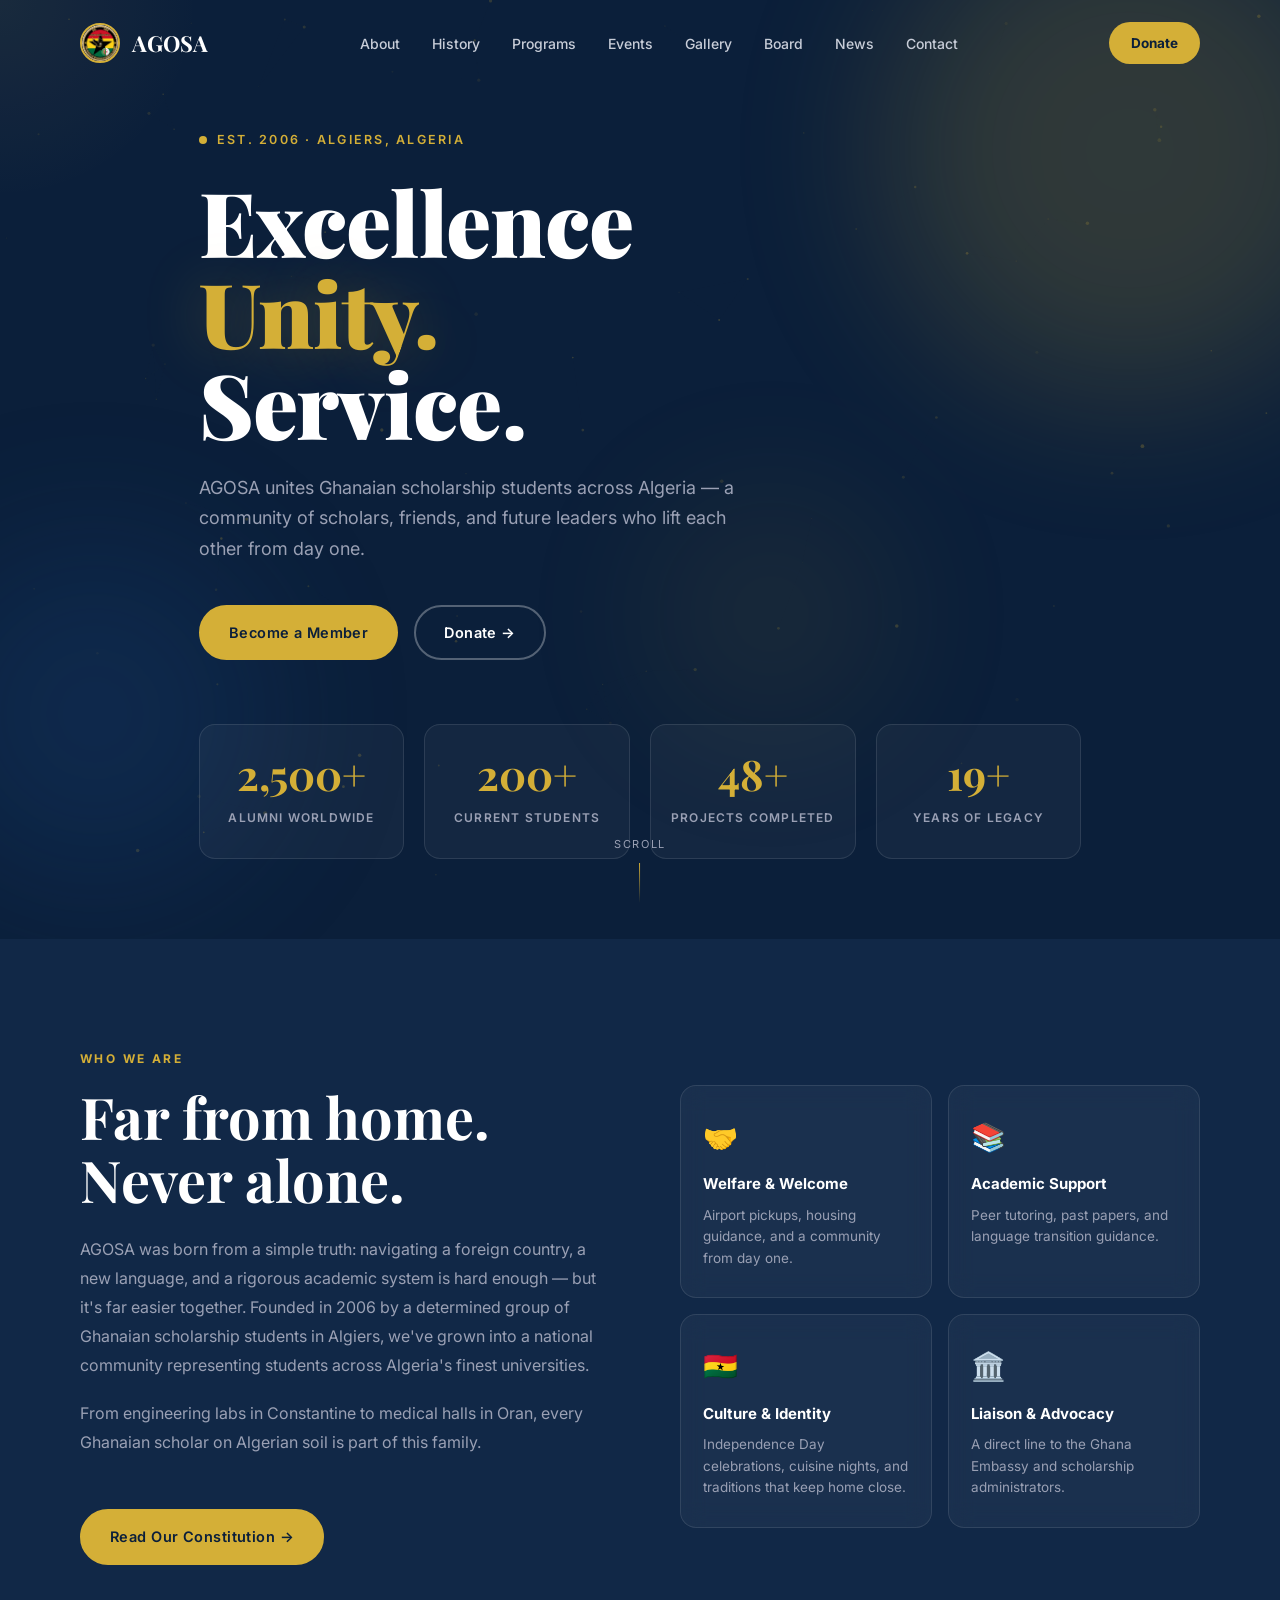
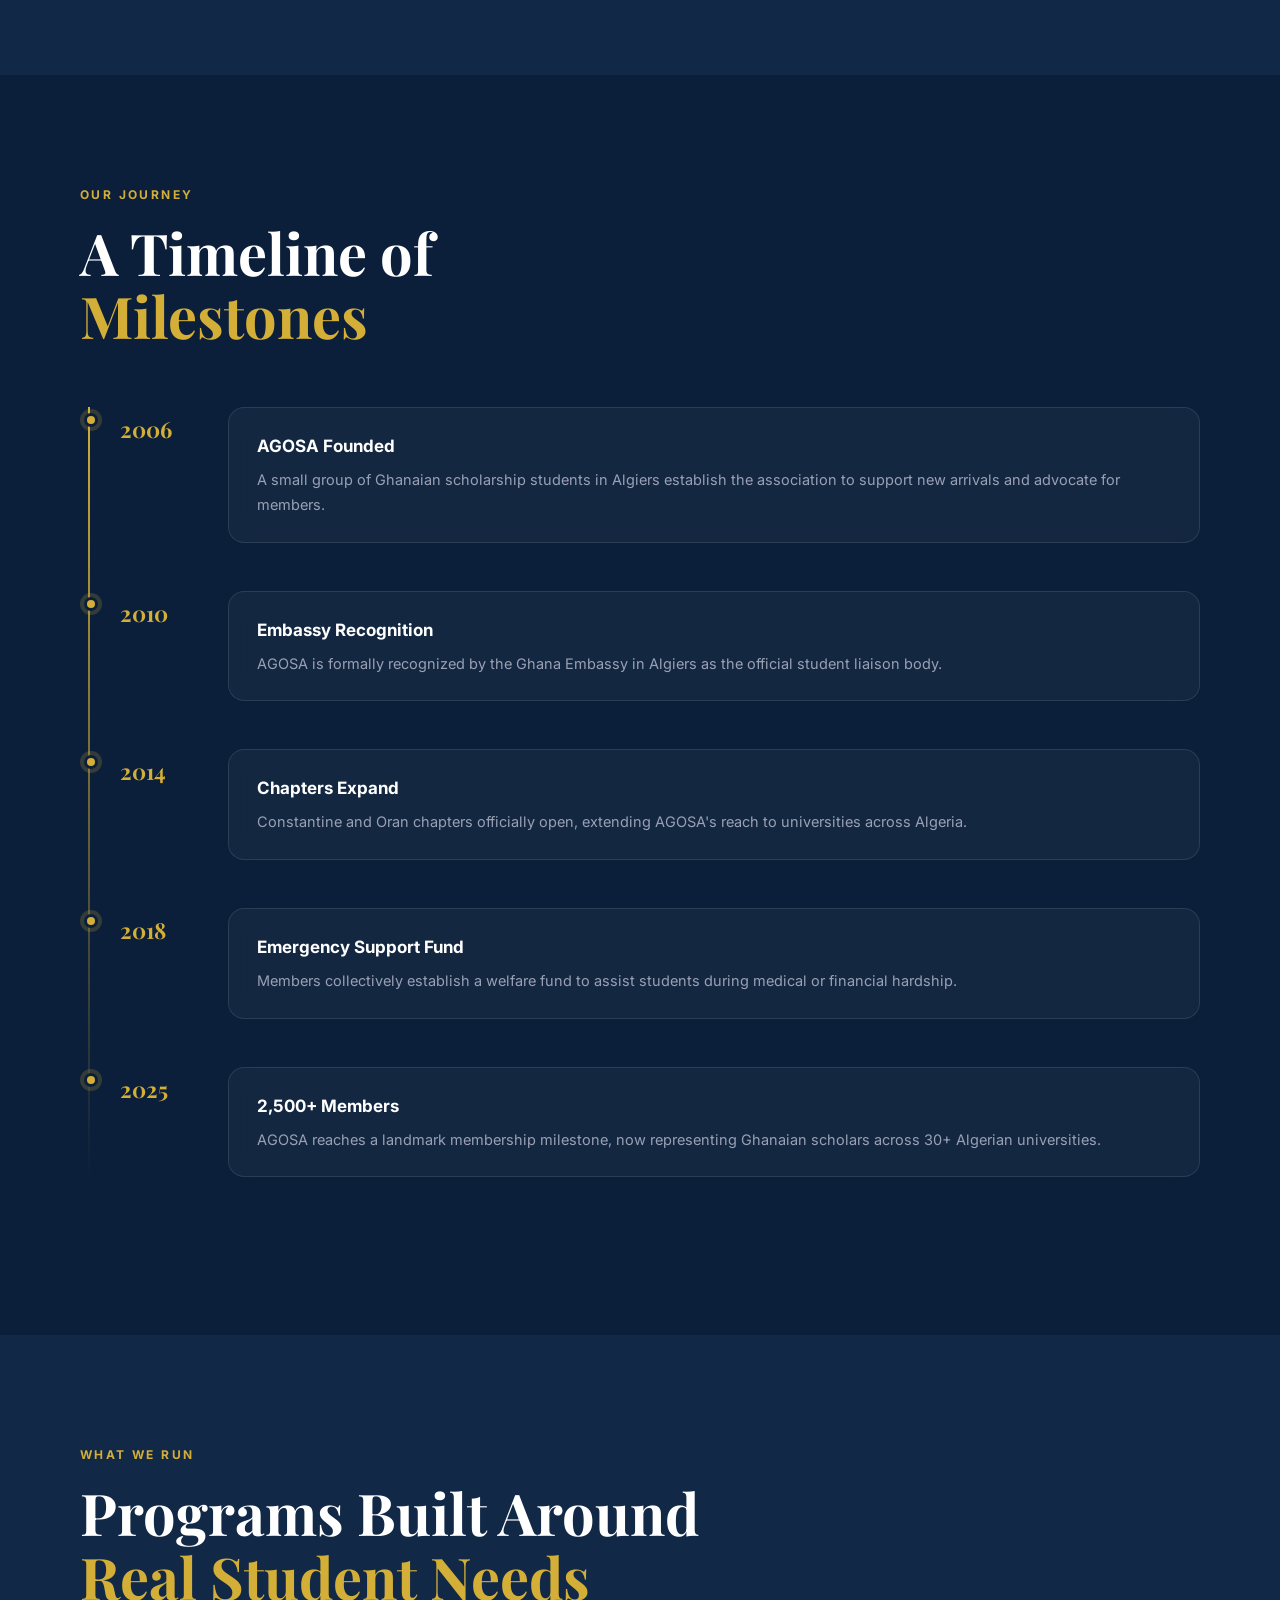
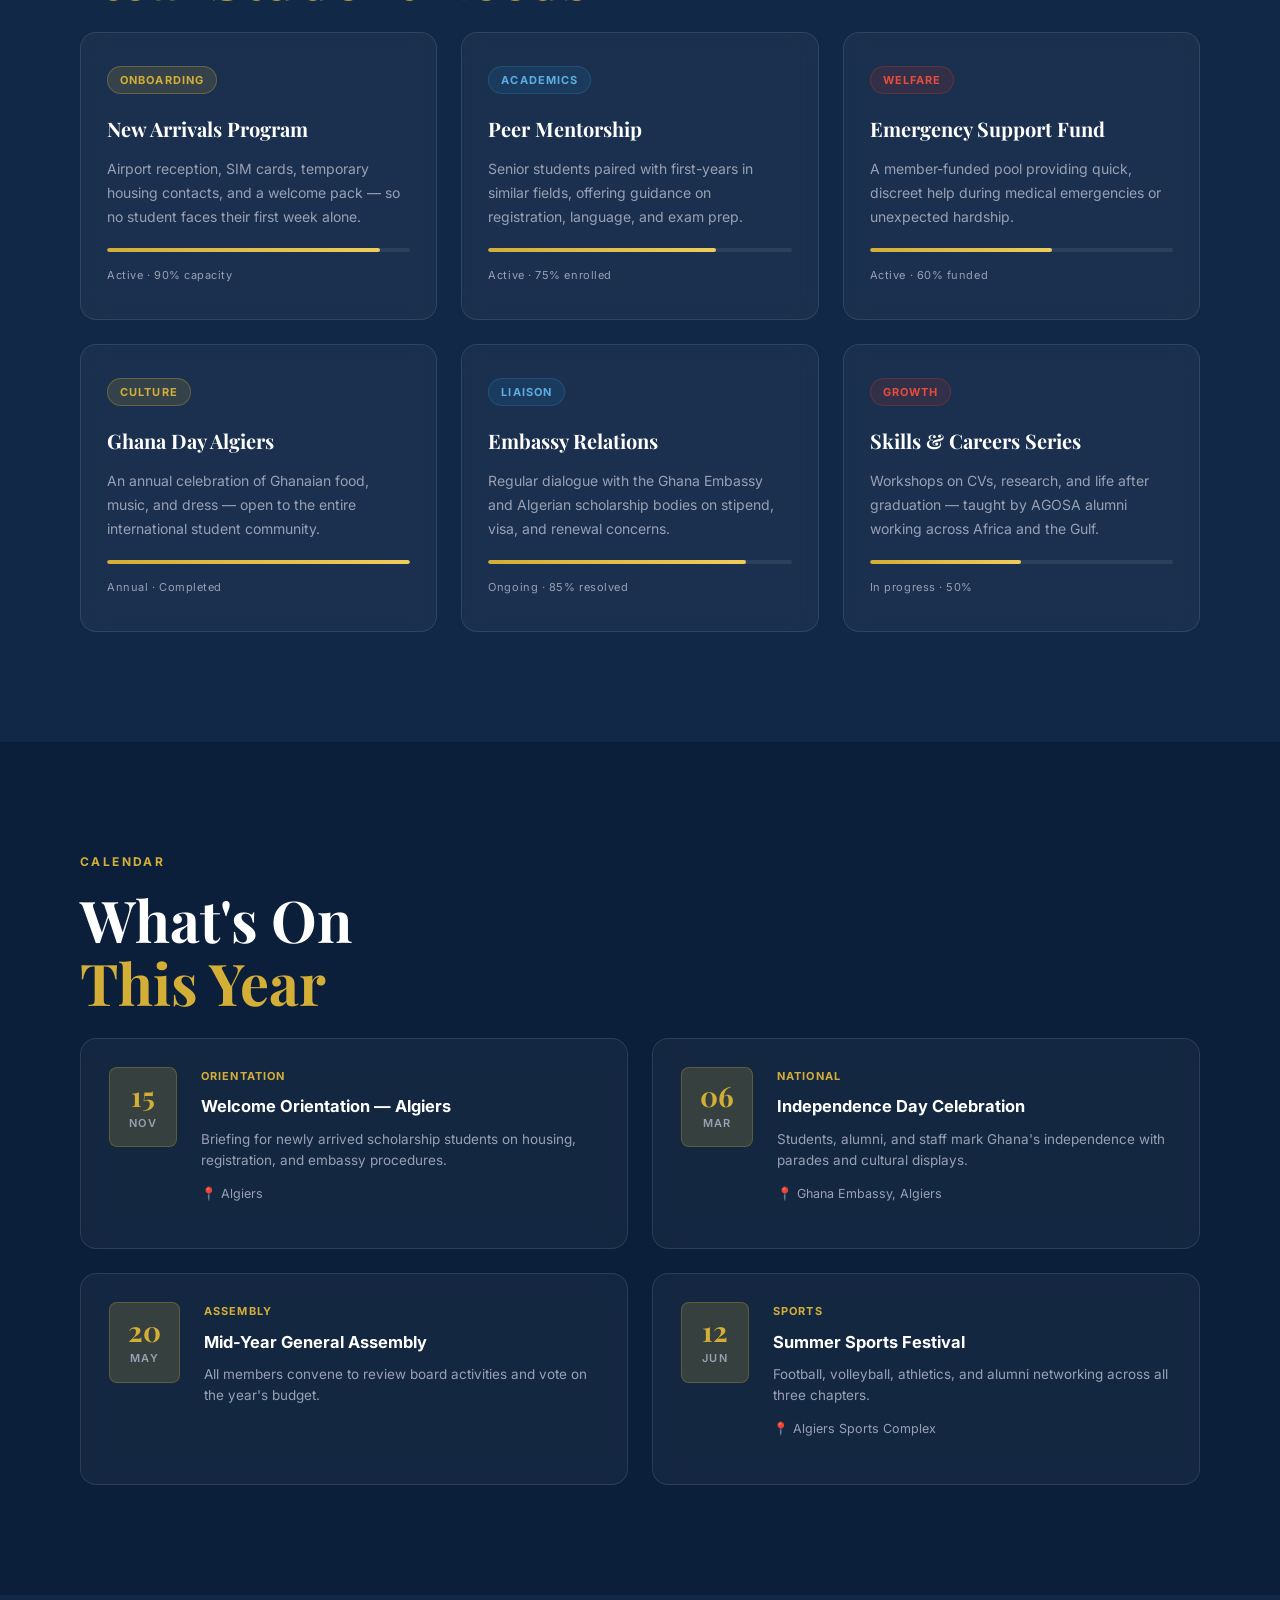
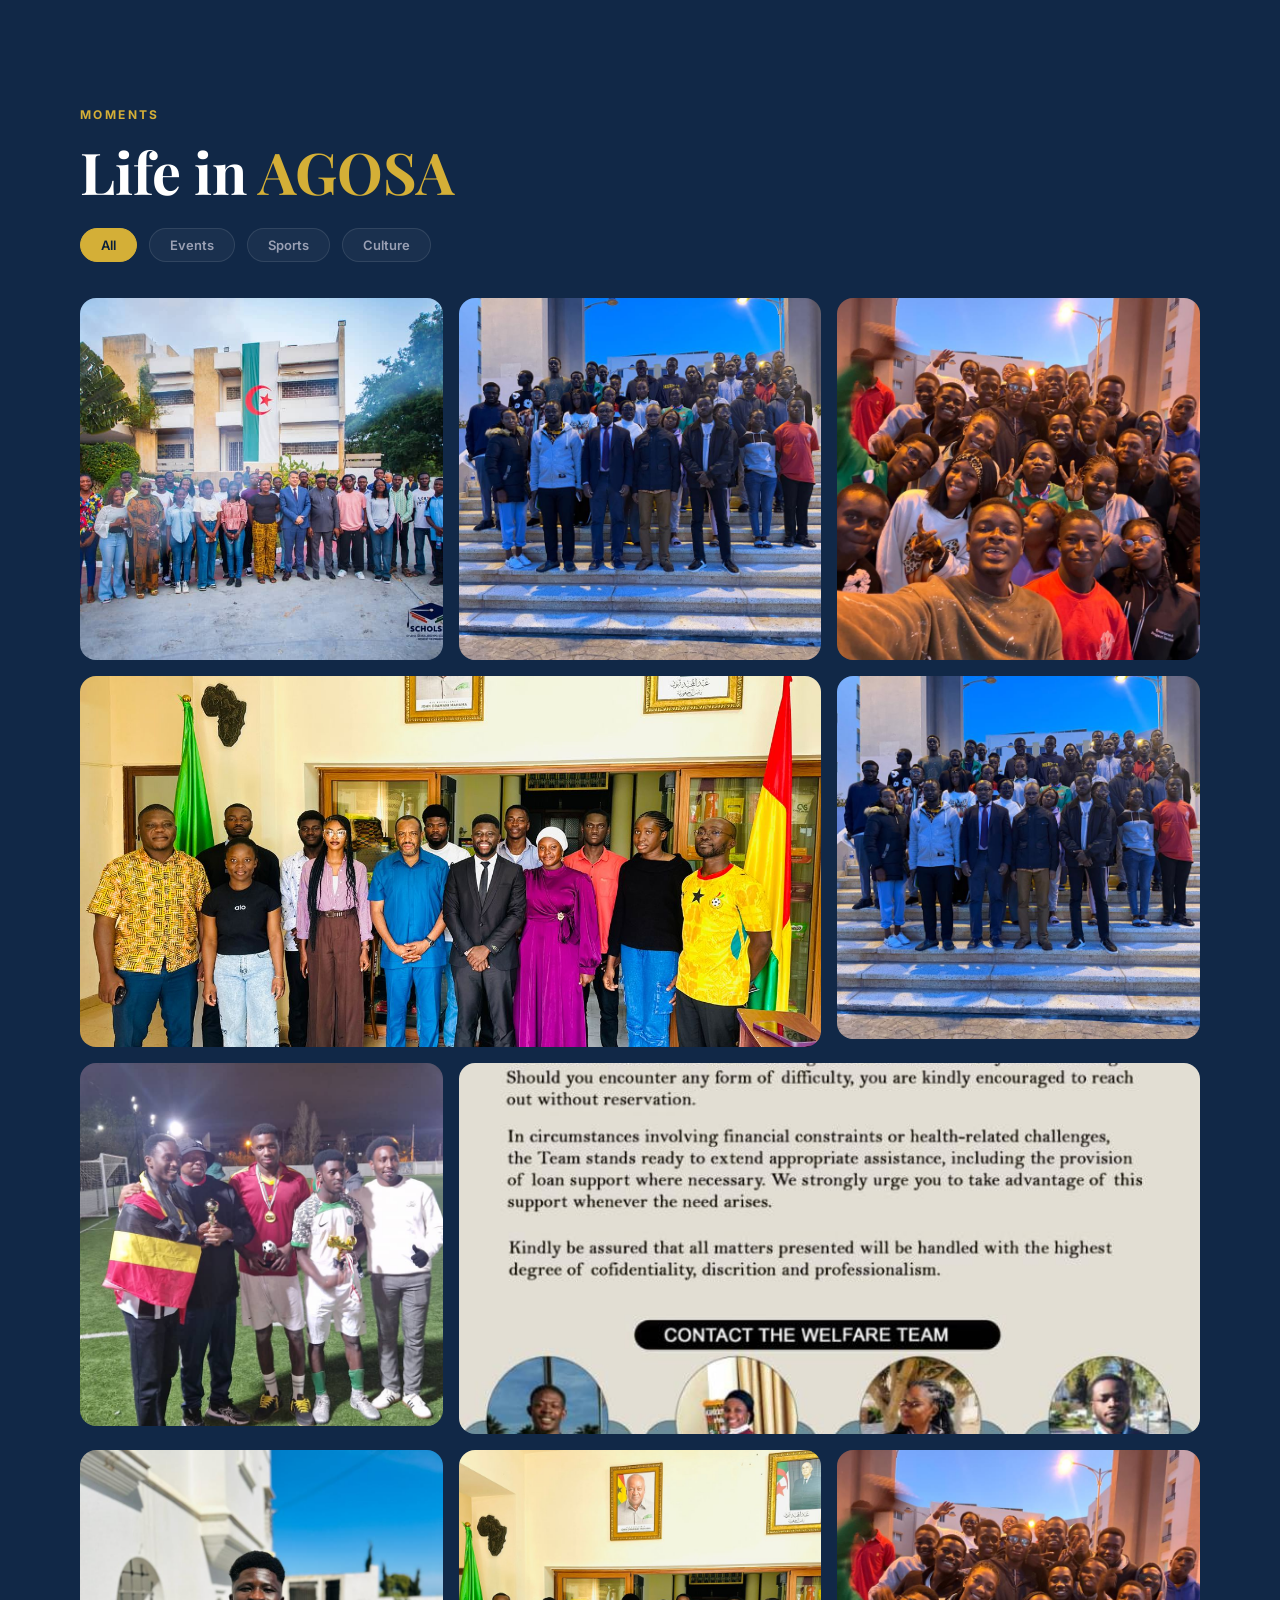
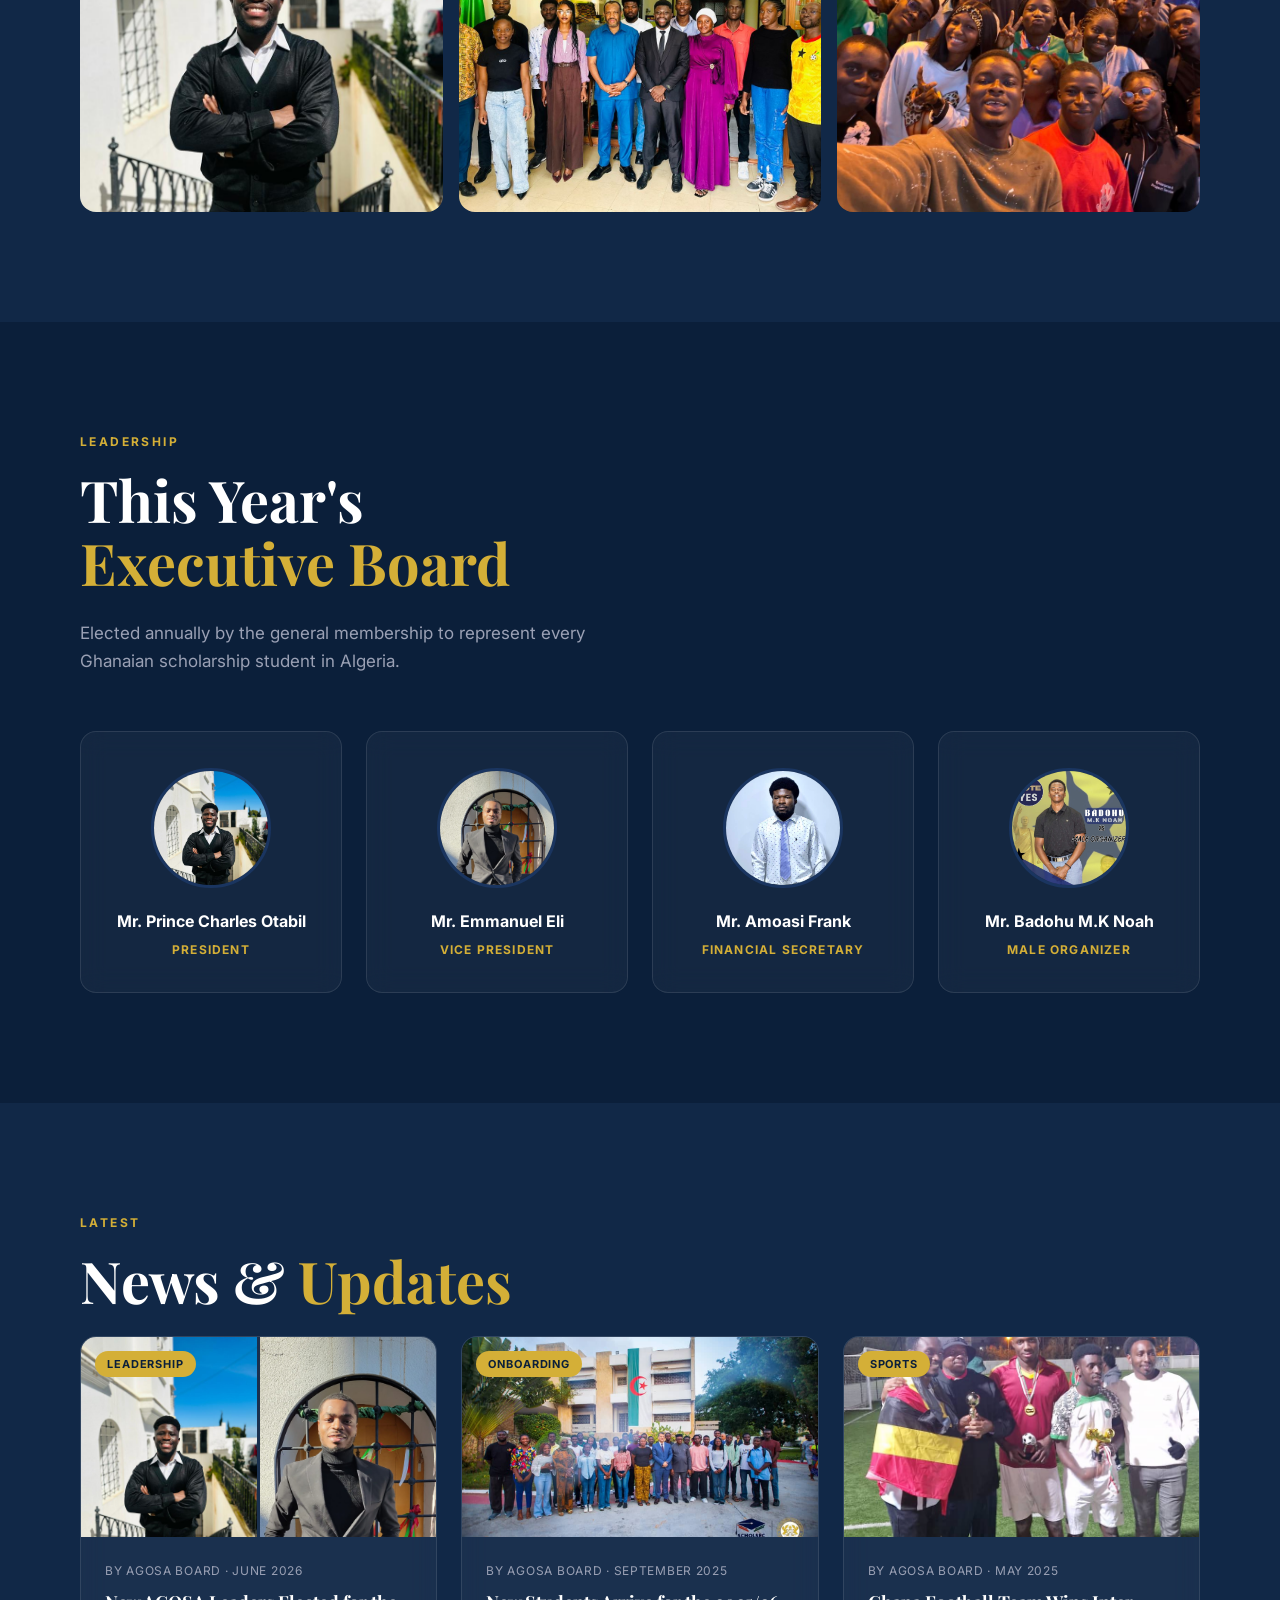
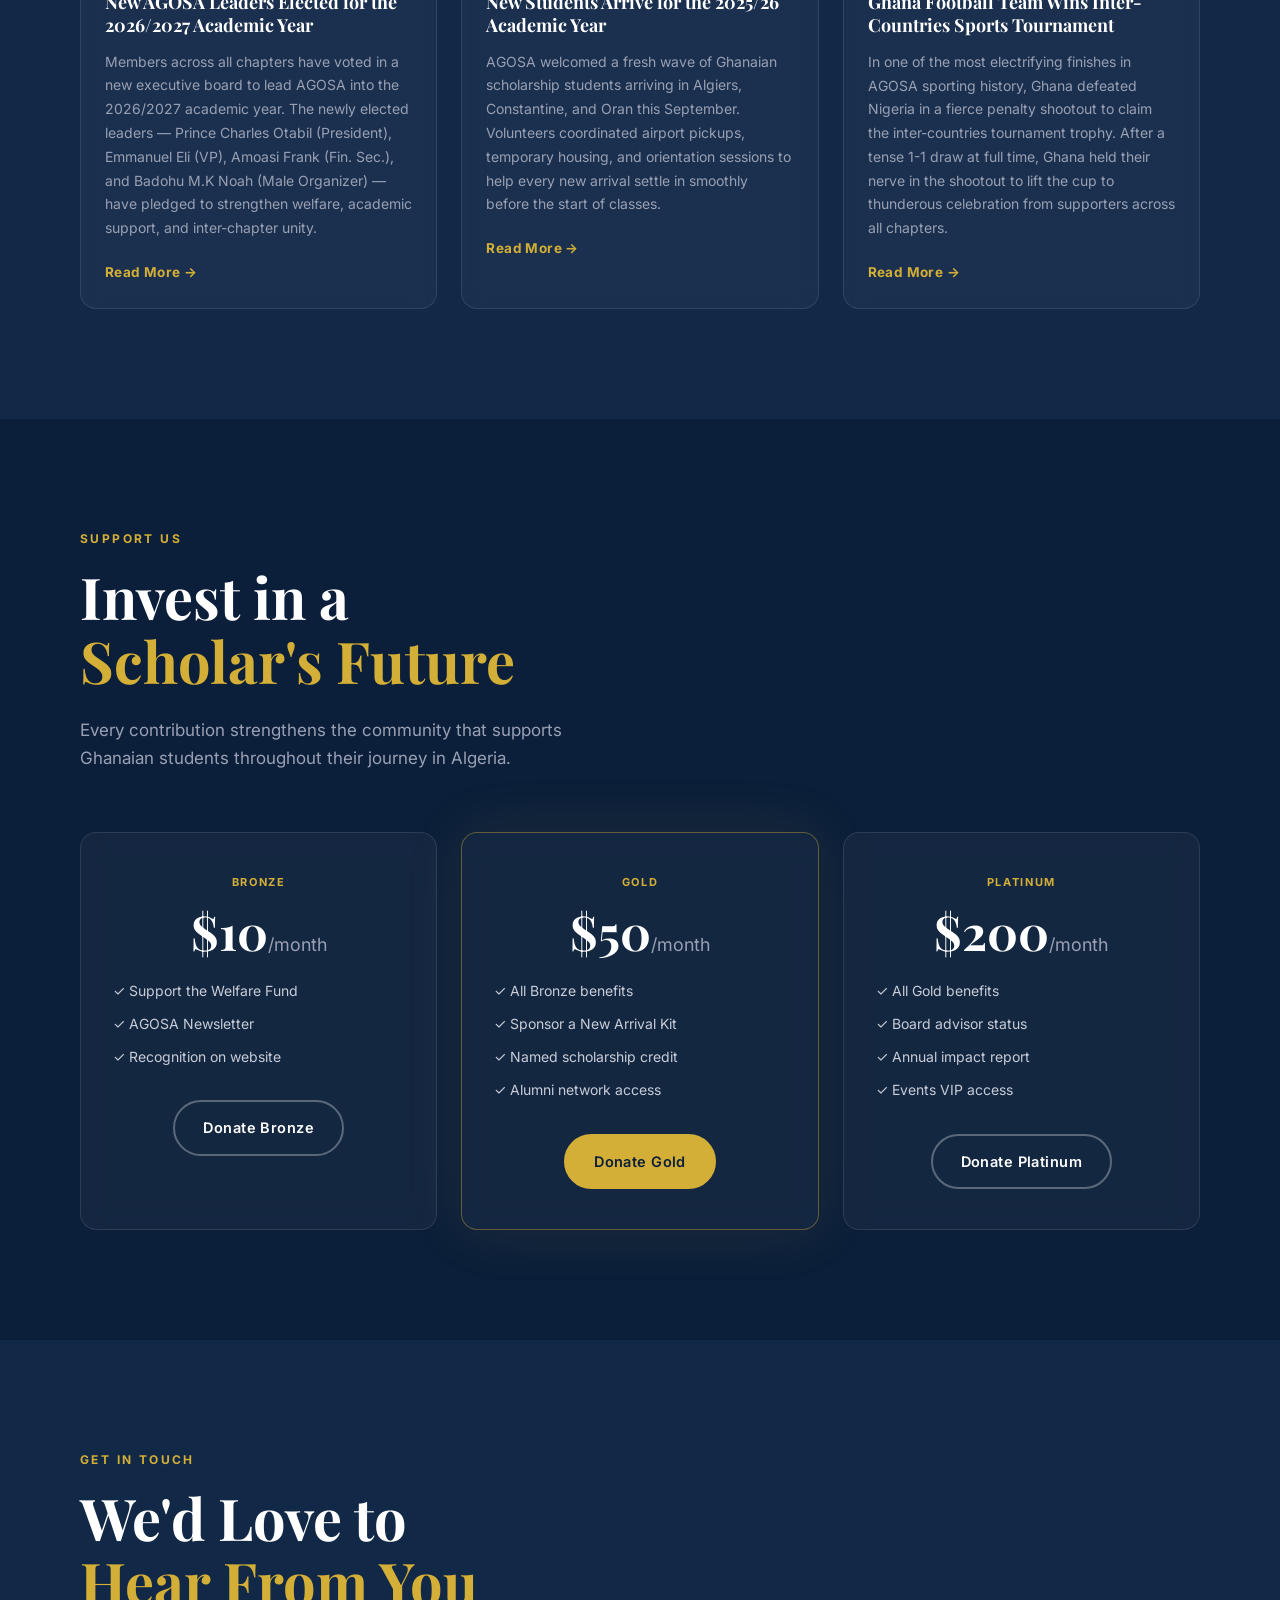
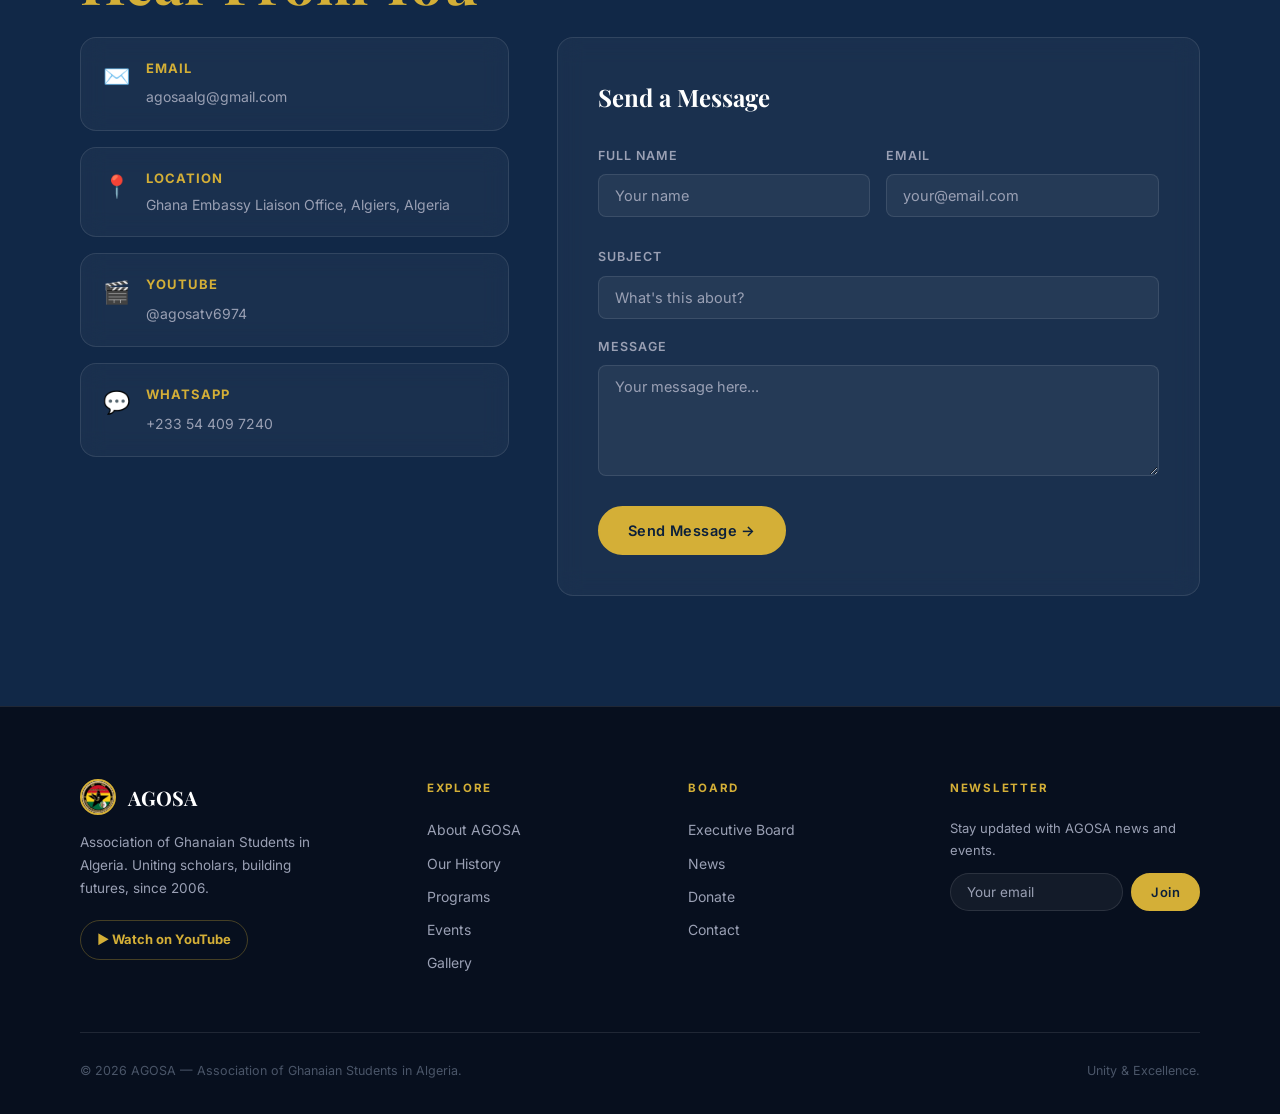
==== commit d04f2274: "Refactor gallery and contact form with fixes Updated gallery items and contact form structure, corre" ====
--- a/index.html
+++ b/index.html
@@ -312,8 +312,6 @@
         <button class="filter-btn" data-filter="culture">Culture</button>
       </div>
       <div class="gallery-grid">
-
-        <!-- Row 1: 3 equal columns -->
         <div class="gallery-item fade-up" data-cat="events">
           <img src="stud at alg emb gh.jpeg" alt="Welcome Orientation" loading="lazy">
           <div class="gallery-overlay"><span>Welcome Orientation-Gh 2025</span></div>
@@ -325,8 +323,6 @@
         <div class="gallery-item fade-up delay-2" data-cat="sports">
           <img src="stud selfie.jpeg" alt="Sports Festival" loading="lazy">
         </div>
-
-        <!-- Row 2: wide left + narrow right -->
         <div class="gallery-item g-wide fade-up" data-cat="events">
           <img src="agosa-new-exec26.jpeg" alt="General Assembly" loading="lazy">
           <div class="gallery-overlay"><span>2026/2027 New Executive Board</span></div>
@@ -335,27 +331,26 @@
           <img src="stud at alg zera.jpeg" alt="Cultural Night" loading="lazy">
           <div class="gallery-overlay"><span>Cultural Night 2025</span></div>
         </div>
-
-        <!-- Row 3: narrow left + wide right -->
         <div class="gallery-item fade-up" data-cat="sports">
-          <img src="stud at alg emb gh.jpeg" alt="Football Final" loading="lazy">
+          <img src="agosa-ball-end1.jpeg" alt="Football Final" loading="lazy">
+          <div class="gallery-overlay"><span>Inter-Countries Sports Tournament 2025</span></div>
         </div>
         <div class="gallery-item g-wide fade-up delay-1" data-cat="events">
           <img src="agosa-welf-comm26.jpeg" alt="2026/2027 Welfare Committee" loading="lazy">
           <div class="gallery-overlay"><span>2026/2027 Welfare Committee</span></div>
         </div>
-
-        <!-- Row 4: 3 equal columns -->
         <div class="gallery-item fade-up" data-cat="culture">
-          <img src="stud at alg emb gh.jpeg" alt="Independence Day" loading="lazy">
-        </div>
-        <div class="gallery-item fade-up delay-1" data-cat="sports">
+          <img src="agosa-pres-OT.jpeg" alt="President" loading="lazy">
+          <div class="gallery-overlay"><span>President — Prince Charles Otabil</span></div>
+        </div>
+        <div class="gallery-item fade-up delay-1" data-cat="events">
+          <img src="agosa-new-exec26.jpeg" alt="New Executive Board" loading="lazy">
+          <div class="gallery-overlay"><span>New Executive Board 2026/2027</span></div>
+        </div>
+        <div class="gallery-item fade-up delay-2" data-cat="sports">
           <img src="stud selfie.jpeg" alt="Summer Sports" loading="lazy">
-        </div>
-        <div class="gallery-item fade-up delay-2" data-cat="events">
-          <img src="stud at alg emb gh.jpeg" alt="Graduation" loading="lazy">
-        </div>
-
+          <div class="gallery-overlay"><span>Summer Sports Festival</span></div>
+        </div>
       </div>
     </div>
     <!-- Lightbox -->
@@ -516,59 +511,66 @@
       <h2 class="section-title fade-up">We'd Love to<br><em>Hear From You</em></h2>
       <div class="contact-grid">
         <div class="contact-info fade-up">
-  <div class="contact-item glass-card">
-    <span class="contact-icon">✉️</span>
-    <div>
-      <strong>Email</strong>
-      <a href="mailto:agosaalg@gmail.com">agosaalg@gmail.com</a>
-    </div>
-  </div>
-  <div class="contact-item glass-card">
-    <span class="contact-icon">📍</span>
-    <div>
-      <strong>Location</strong>
-      <p>Ghana Embassy Liaison Office, Algiers, Algeria</p>
-    </div>
-  </div>
-  <div class="contact-item glass-card">
-    <span class="contact-icon">🎬</span>
-    <div>
-      <strong>YouTube</strong>
-      <a href="https://www.youtube.com/@agosatv6974" target="_blank">@agosatv6974</a>
-    </div>
-  </div>
-  <div class="contact-item glass-card">
-    <span class="contact-icon">💬</span>
-    <div>
-      <strong>WhatsApp</strong>
-      <a href="https://wa.me/+233 54 409 7240" target="_blank">+213 XX XXX XXXX</a>
-    </div>
-  </div>
-  
-
-   
-        <form class="contact-form glass-card fade-up delay-1" onsubmit="handleForm(event)">
+          <div class="contact-item glass-card">
+            <span class="contact-icon">✉️</span>
+            <div>
+              <strong>Email</strong>
+              <a href="mailto:agosaalg@gmail.com">agosaalg@gmail.com</a>
+            </div>
+          </div>
+          <div class="contact-item glass-card">
+            <span class="contact-icon">📍</span>
+            <div>
+              <strong>Location</strong>
+              <p>Ghana Embassy Liaison Office, Algiers, Algeria</p>
+            </div>
+          </div>
+          <div class="contact-item glass-card">
+            <span class="contact-icon">🎬</span>
+            <div>
+              <strong>YouTube</strong>
+              <a href="https://www.youtube.com/@agosatv6974" target="_blank">@agosatv6974</a>
+            </div>
+          </div>
+          <!-- FIX 2: WhatsApp link corrected (no spaces, no +) -->
+          <div class="contact-item glass-card">
+            <span class="contact-icon">💬</span>
+            <div>
+              <strong>WhatsApp</strong>
+              <a href="https://wa.me/233544097240" target="_blank">+233 54 409 7240</a>
+            </div>
+          </div>
+        </div>
+
+        <!-- FIX 3: Contact form via Formspree Ajax -->
+        <div data-fs-success class="form-success" style="display:none">
+          ✓ Message sent! We'll get back to you soon.
+        </div>
+        <div data-fs-error class="form-error" style="display:none;color:#e74c3c;margin-bottom:12px;font-size:14px;"></div>
+        <form id="contactForm" class="contact-form glass-card fade-up delay-1">
           <h3>Send a Message</h3>
           <div class="form-row">
             <div class="form-group">
               <label>Full Name</label>
-              <input type="text" placeholder="Your name" required>
+              <input type="text" name="name" placeholder="Your name" data-fs-field required>
+              <span data-fs-error="name" style="color:#e74c3c;font-size:12px;margin-top:4px;display:block"></span>
             </div>
             <div class="form-group">
               <label>Email</label>
-              <input type="email" placeholder="your@email.com" required>
+              <input type="email" name="email" placeholder="your@email.com" data-fs-field required>
+              <span data-fs-error="email" style="color:#e74c3c;font-size:12px;margin-top:4px;display:block"></span>
             </div>
           </div>
           <div class="form-group">
             <label>Subject</label>
-            <input type="text" placeholder="What's this about?">
+            <input type="text" name="subject" placeholder="What's this about?" data-fs-field>
           </div>
           <div class="form-group">
             <label>Message</label>
-            <textarea rows="5" placeholder="Your message here..." required></textarea>
-          </div>
-          <button type="submit" class="btn btn-gold">Send Message →</button>
-          <div class="form-success" id="formSuccess">✓ Message sent! We'll get back to you soon.</div>
+            <textarea name="message" rows="5" placeholder="Your message here..." data-fs-field required></textarea>
+            <span data-fs-error="message" style="color:#e74c3c;font-size:12px;margin-top:4px;display:block"></span>
+          </div>
+          <button type="submit" class="btn btn-gold" data-fs-submit-btn>Send Message →</button>
         </form>
       </div>
     </div>
@@ -604,8 +606,9 @@
         <div class="footer-col">
           <h5>Newsletter</h5>
           <p style="font-size:13px;margin-bottom:12px;color:#9aa0b4">Stay updated with AGOSA news and events.</p>
+          <!-- FIX 4: Newsletter with mailto fallback -->
           <form class="newsletter-form" onsubmit="handleNewsletter(event)">
-            <input type="email" placeholder="Your email" required>
+            <input type="email" name="newsletter_email" placeholder="Your email" required>
             <button type="submit" class="btn btn-gold btn-sm">Join</button>
           </form>
         </div>
@@ -618,5 +621,11 @@
   </footer>
 
   <script src="main.js"></script>
+  <!-- Formspree Ajax CDN -->
+  <script>
+    window.formspree = window.formspree || function () { (formspree.q = formspree.q || []).push(arguments); };
+    formspree('initForm', { formElement: '#contactForm', formId: 'xgojodzv' });
+  </script>
+  <script src="https://unpkg.com/@formspree/ajax@1" defer></script>
 </body>
 </html>
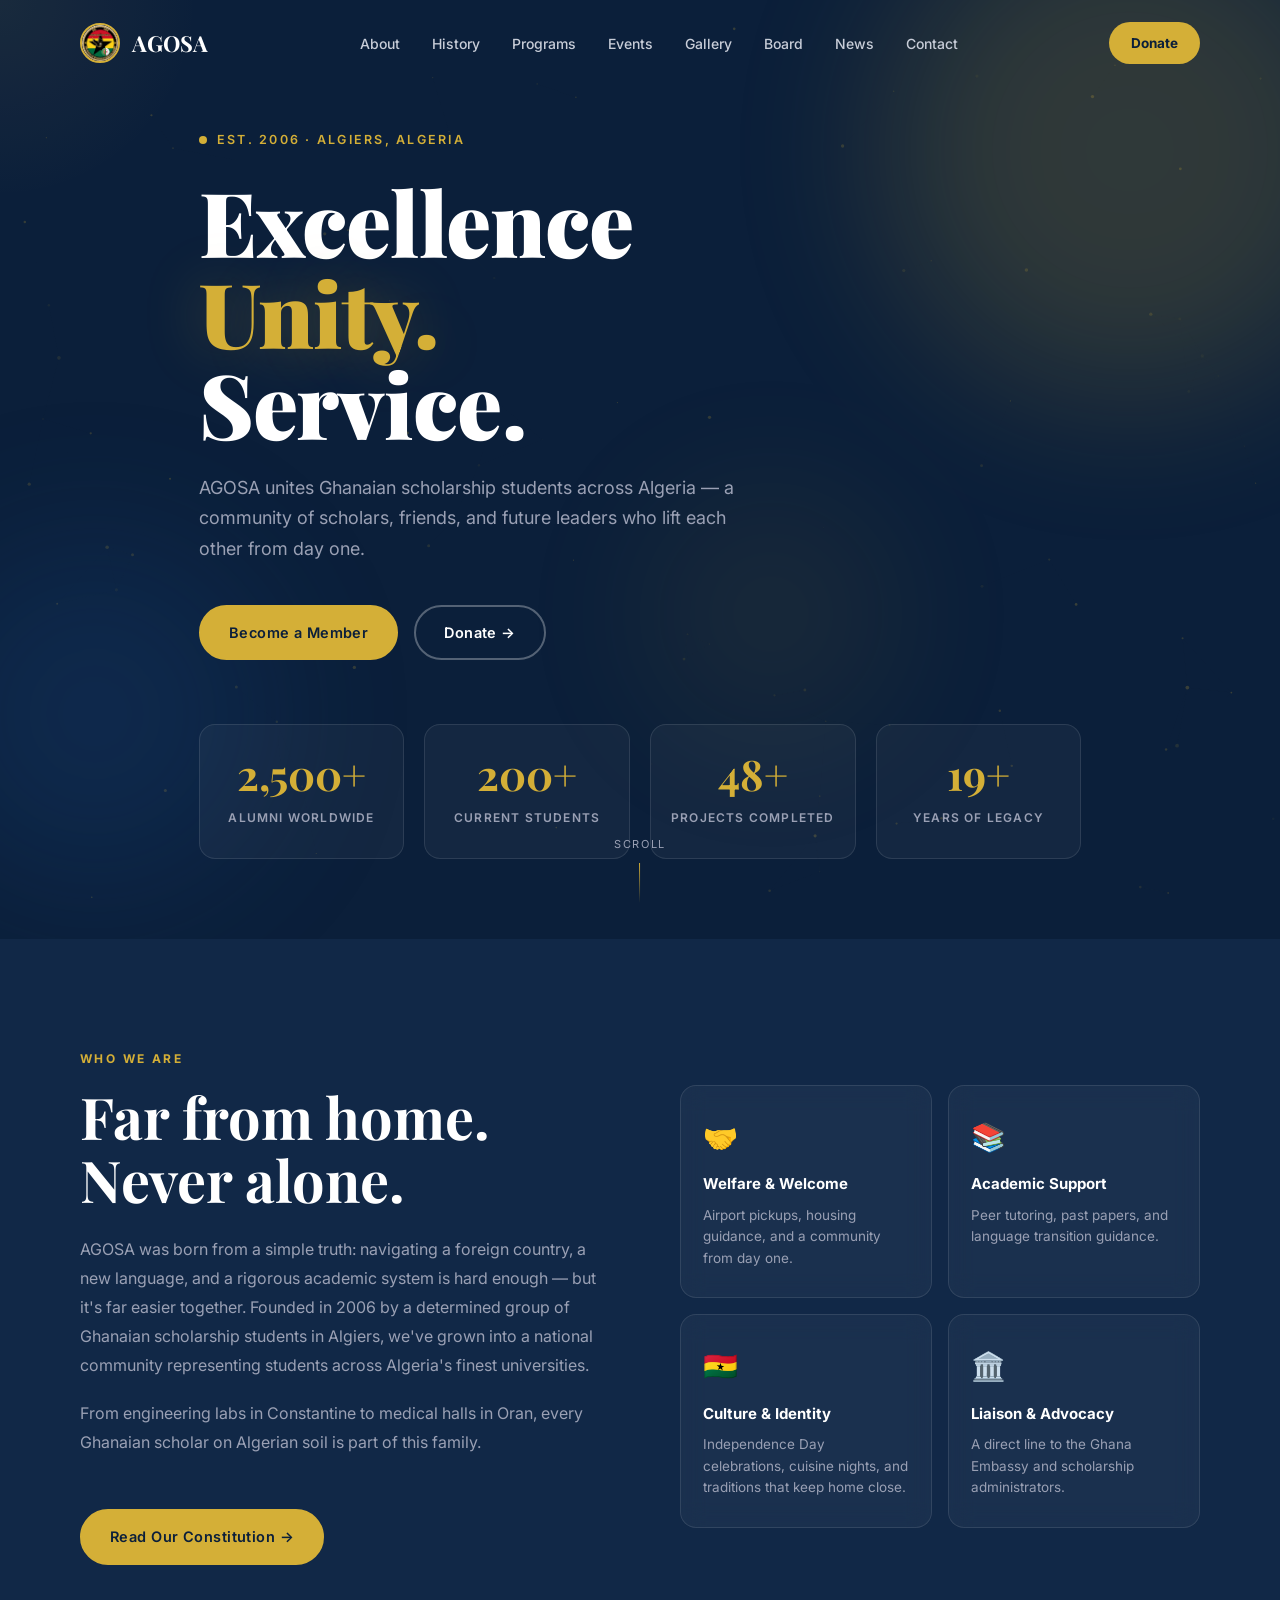
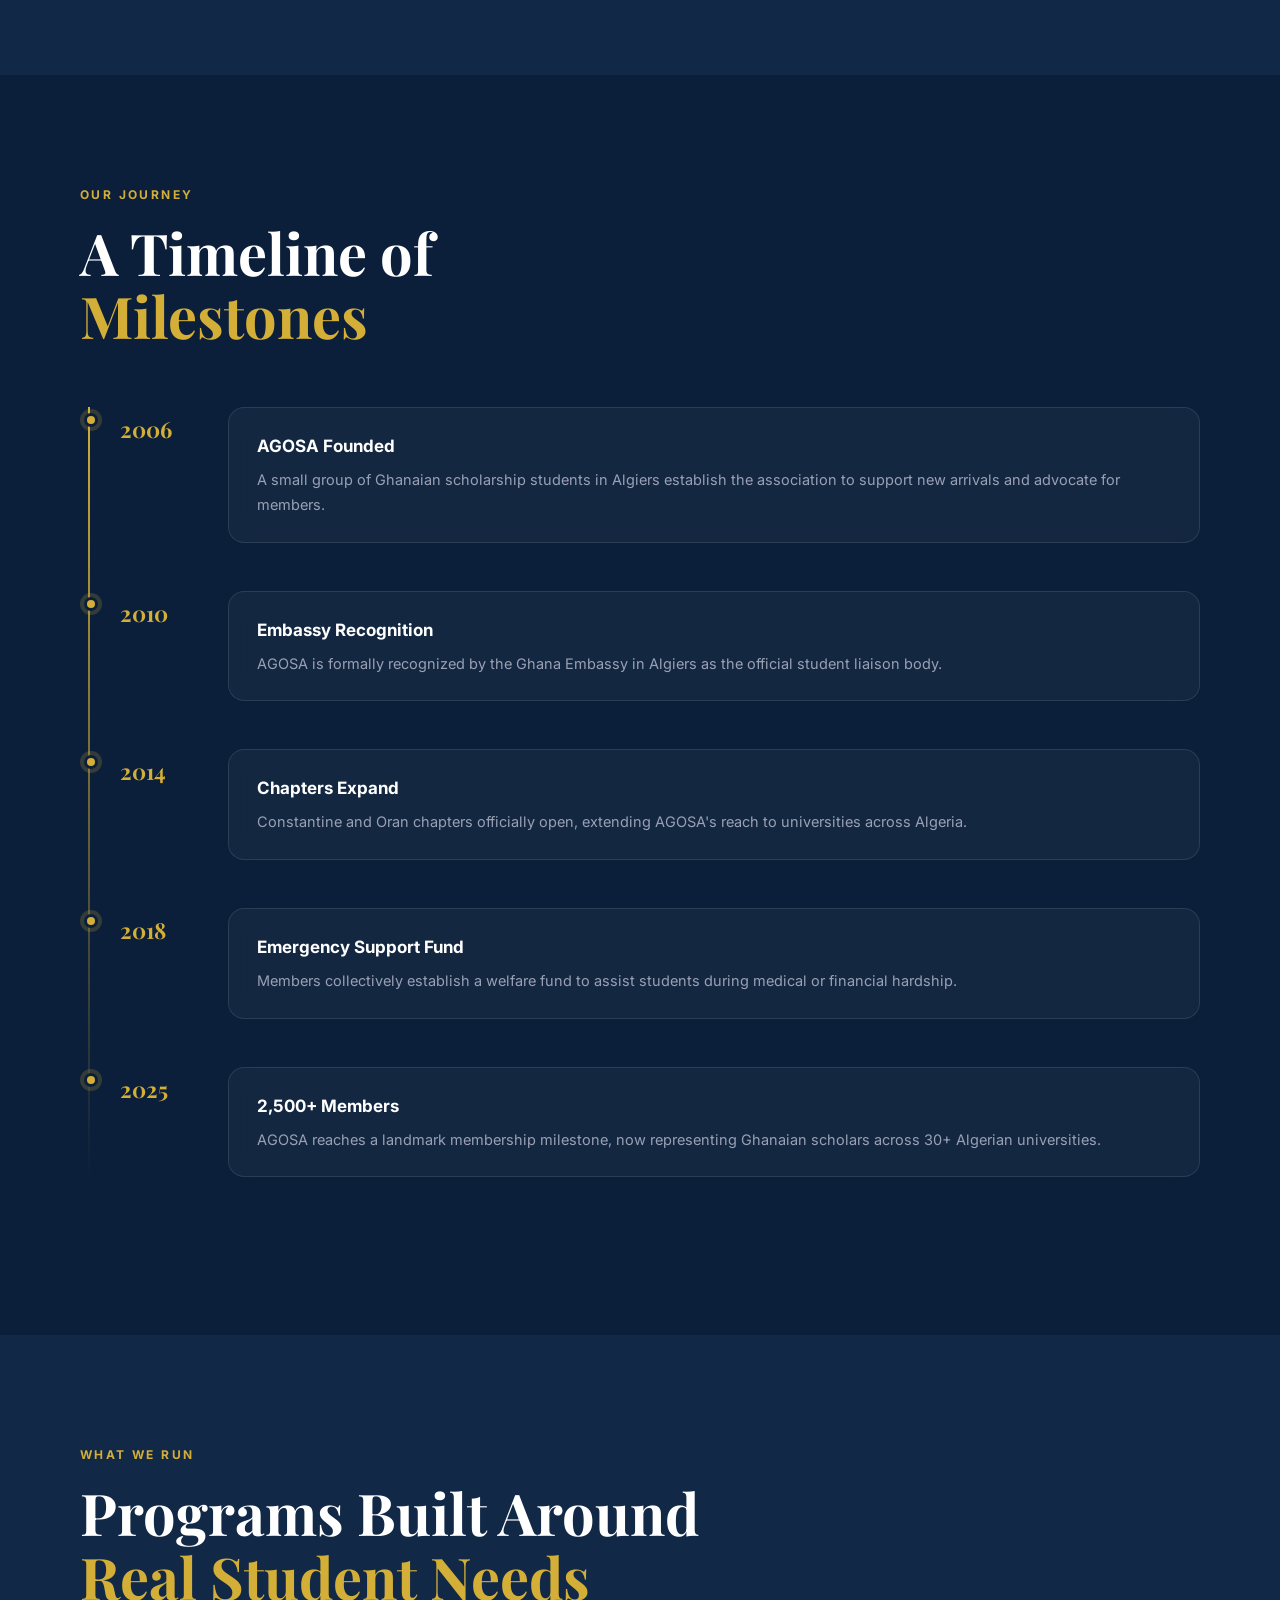
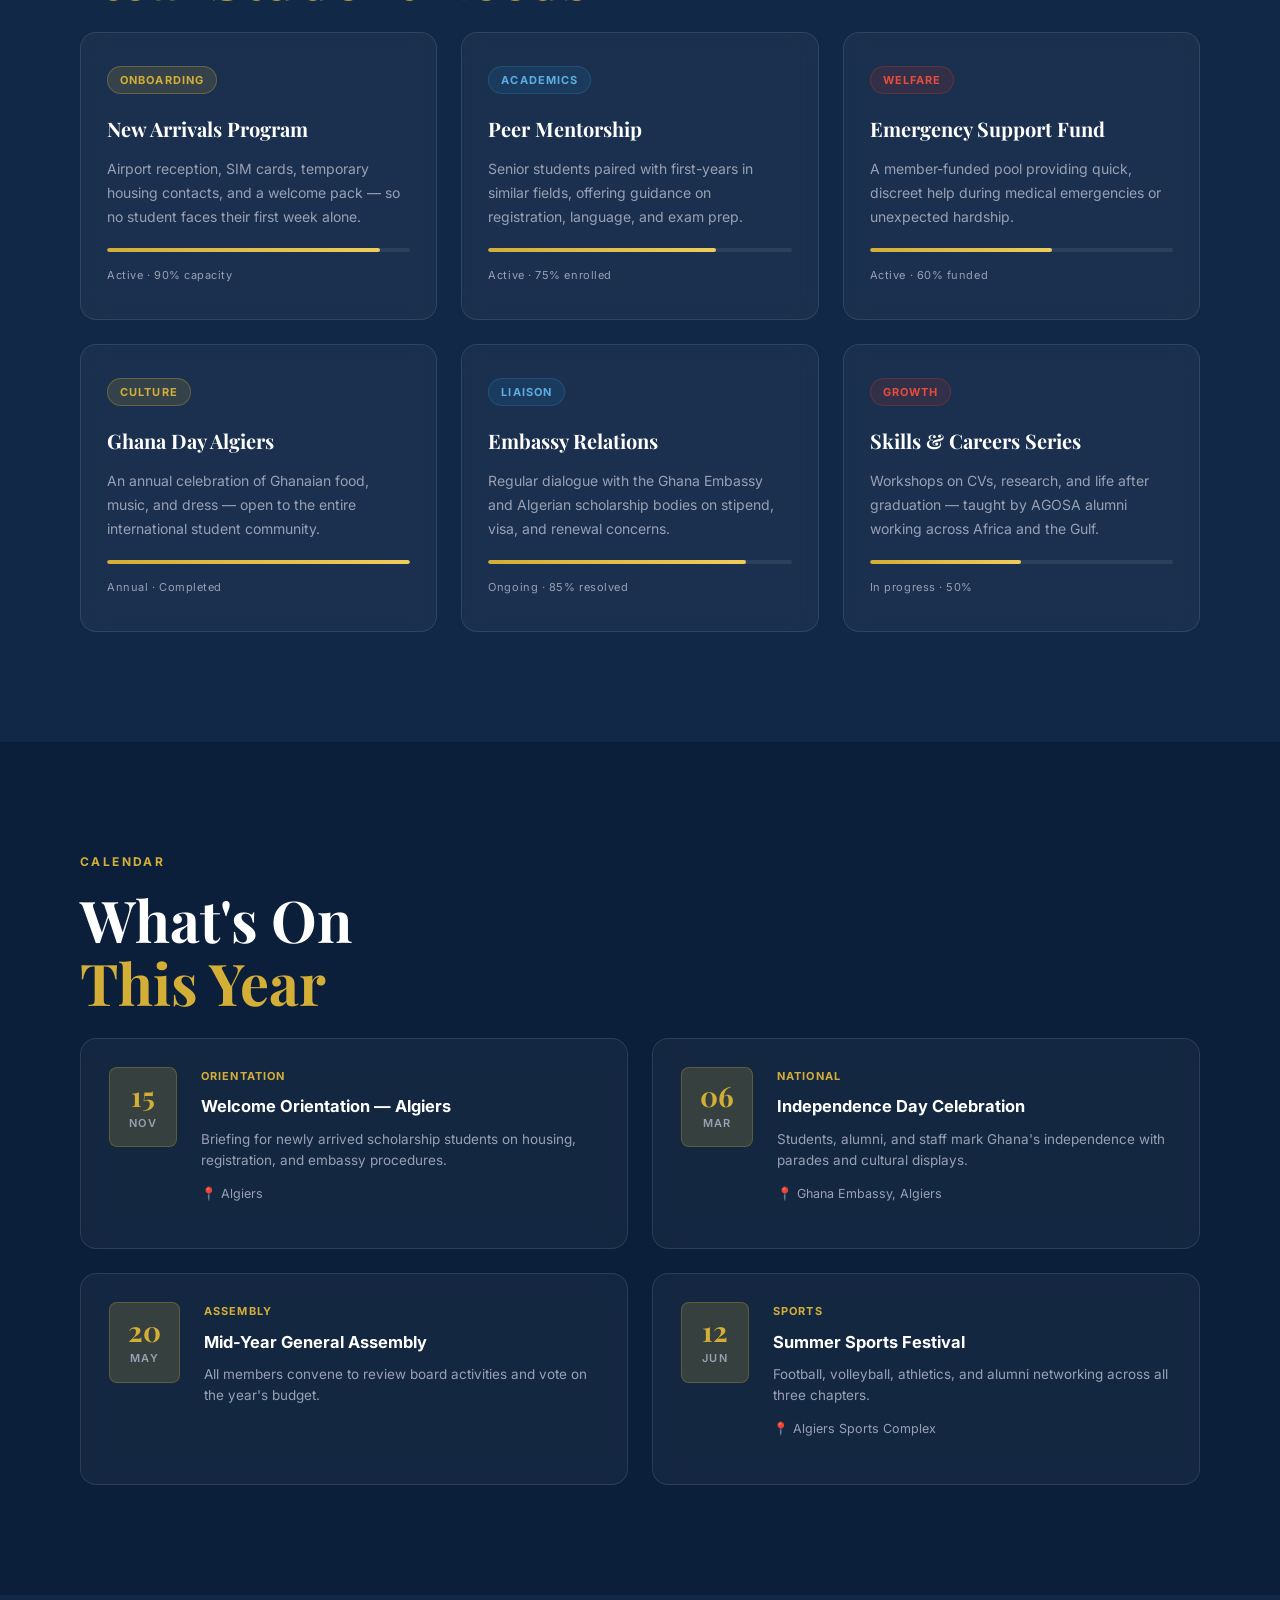
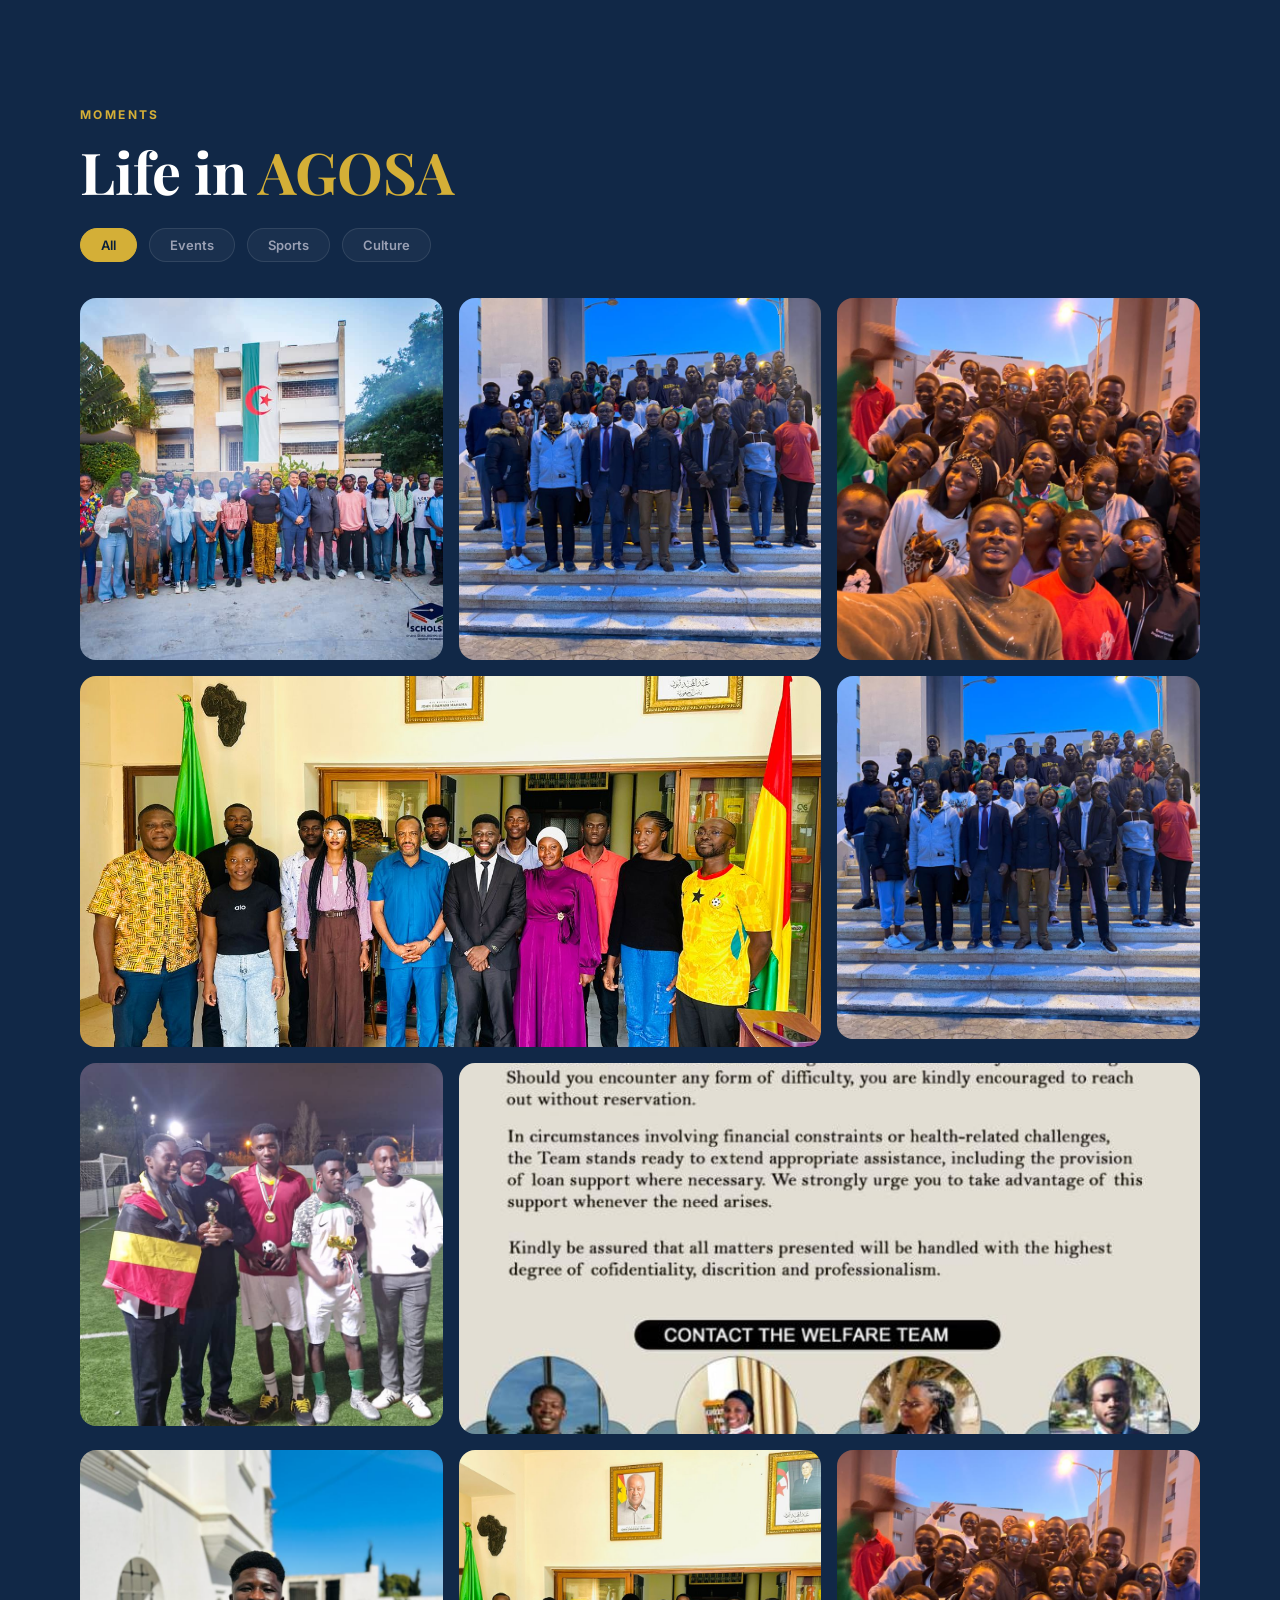
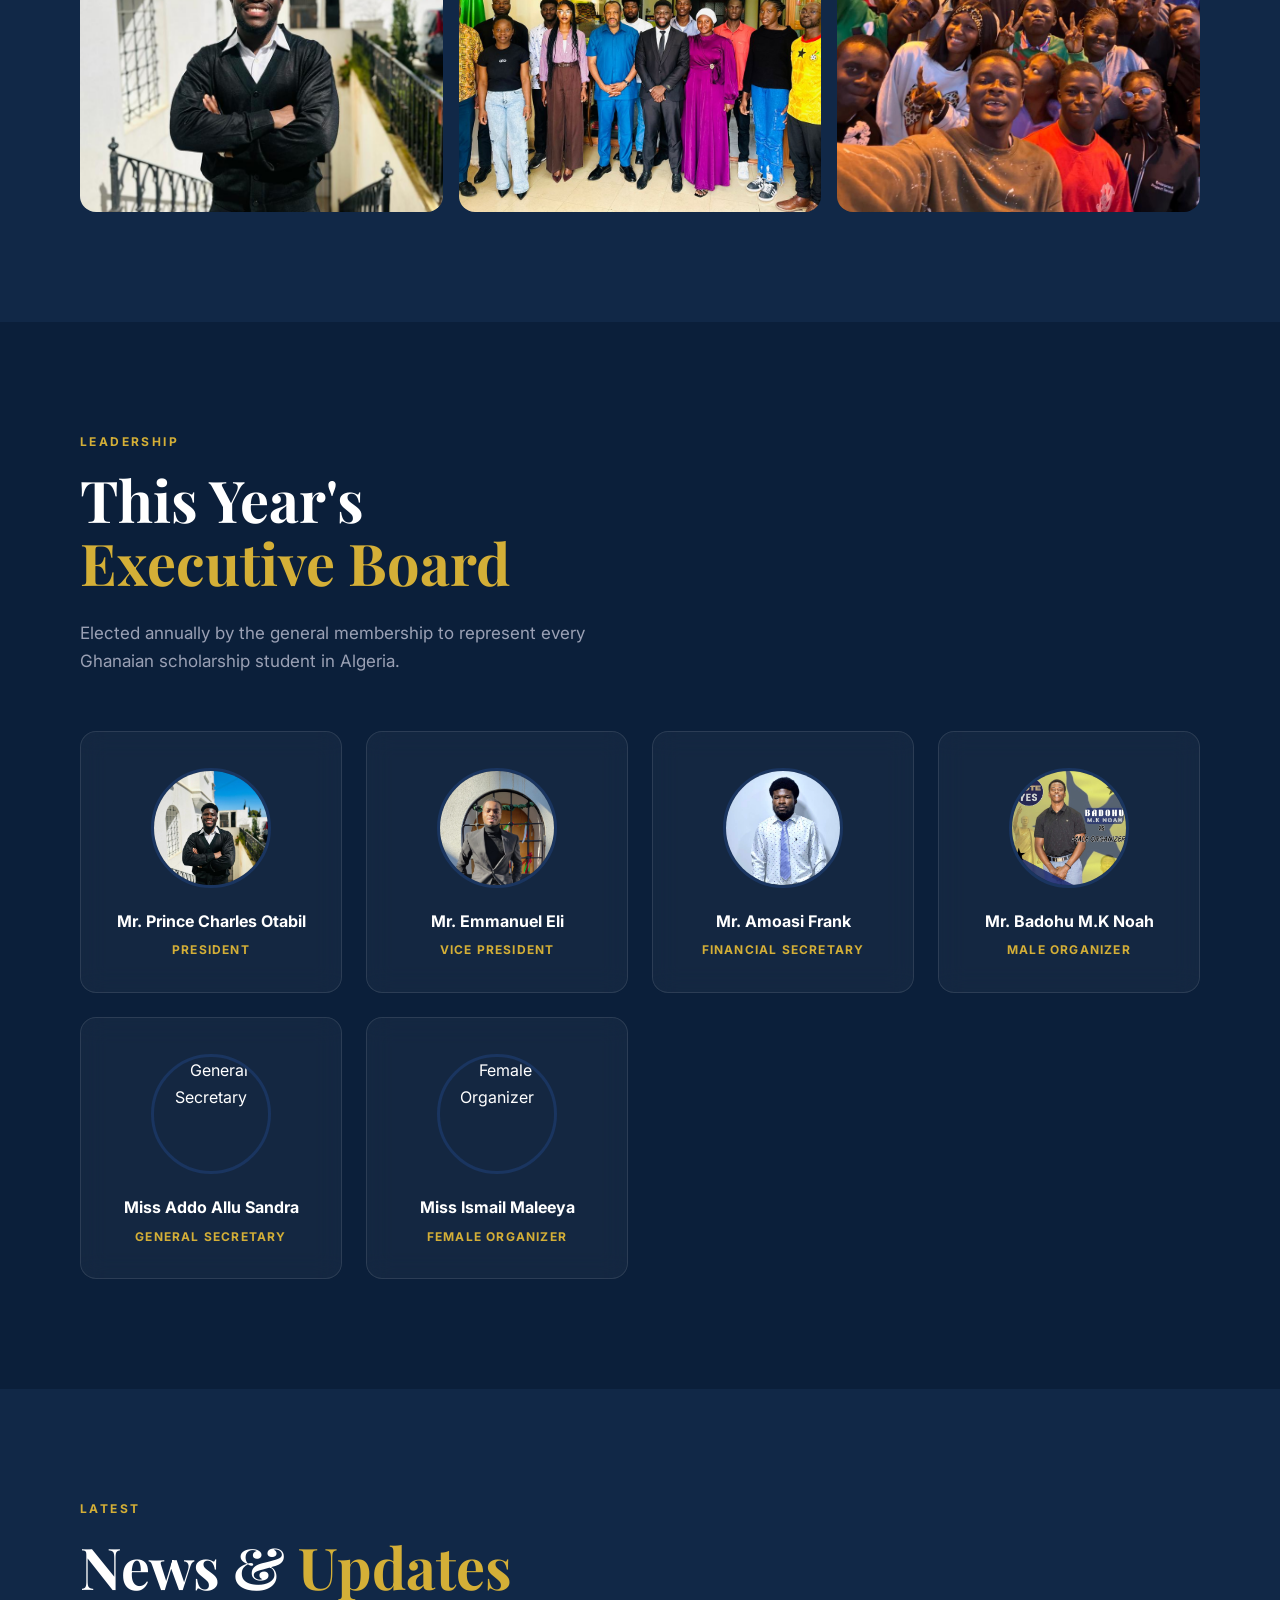
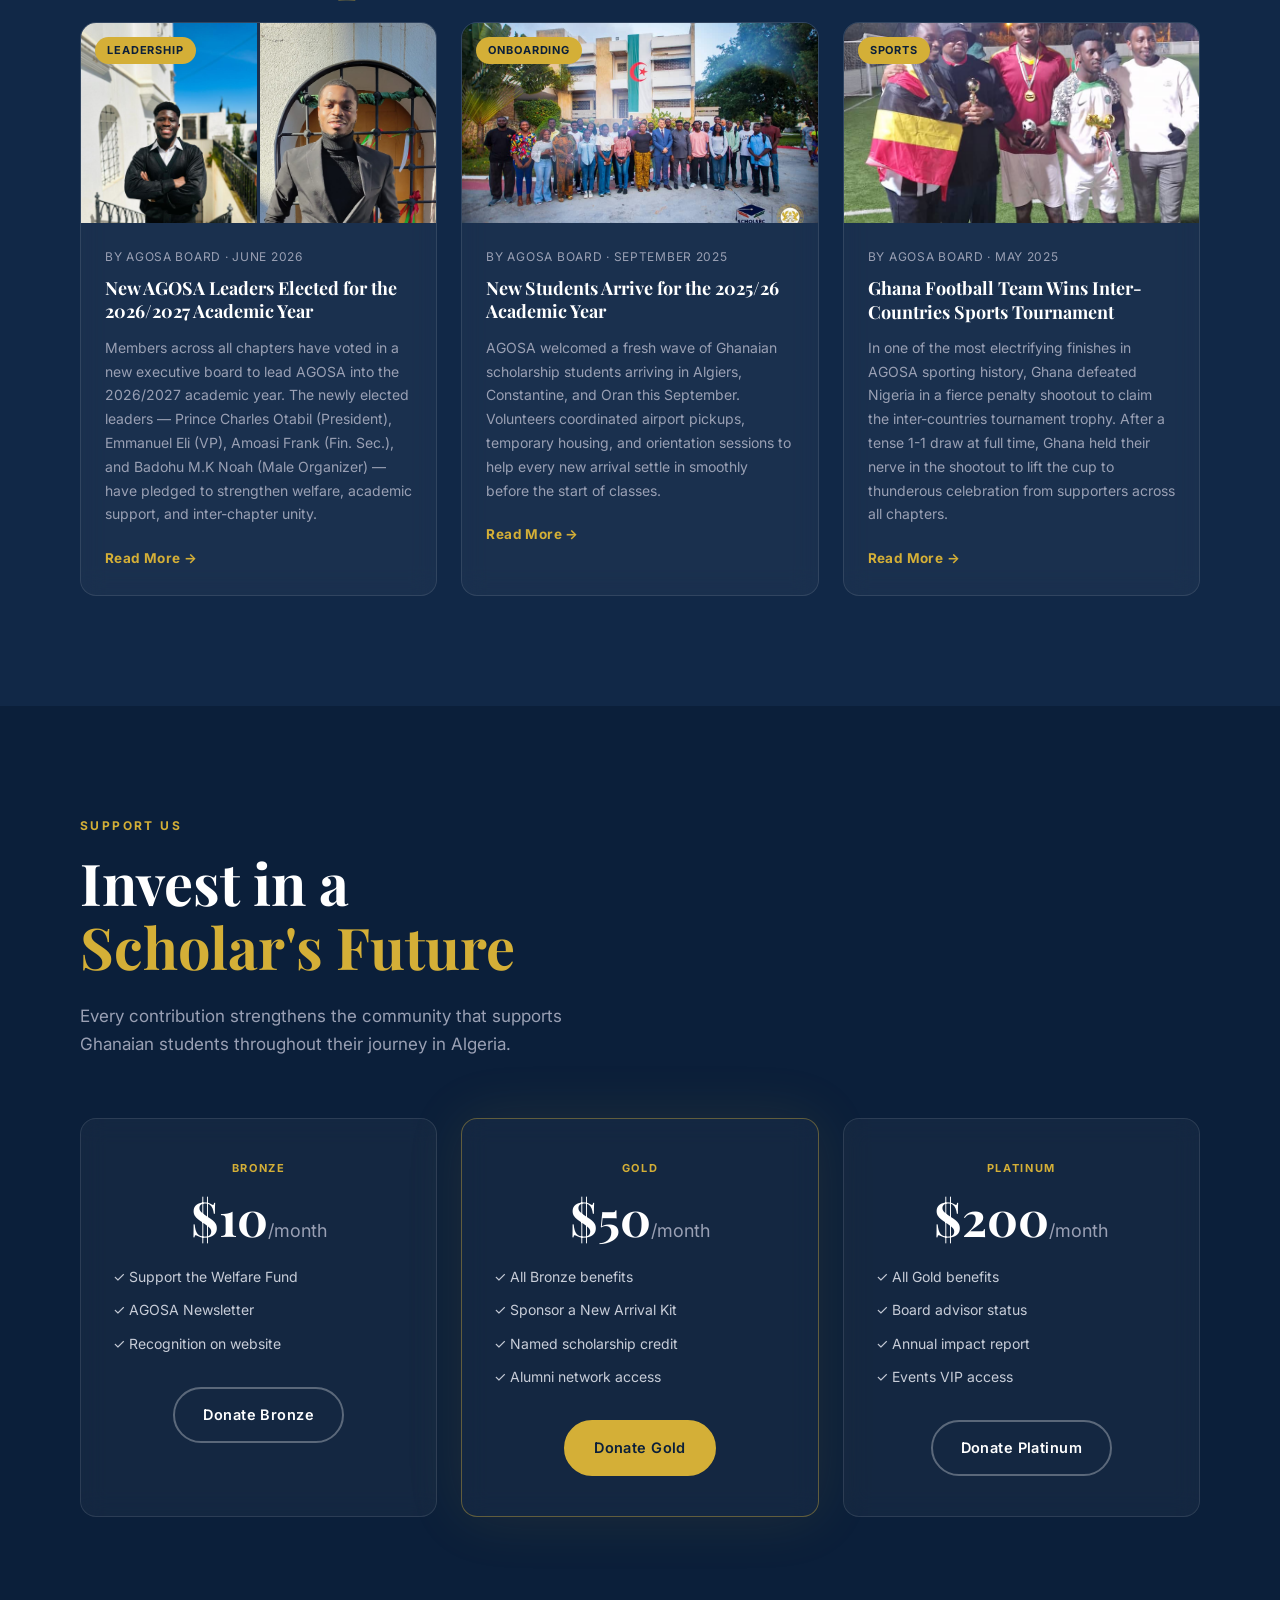
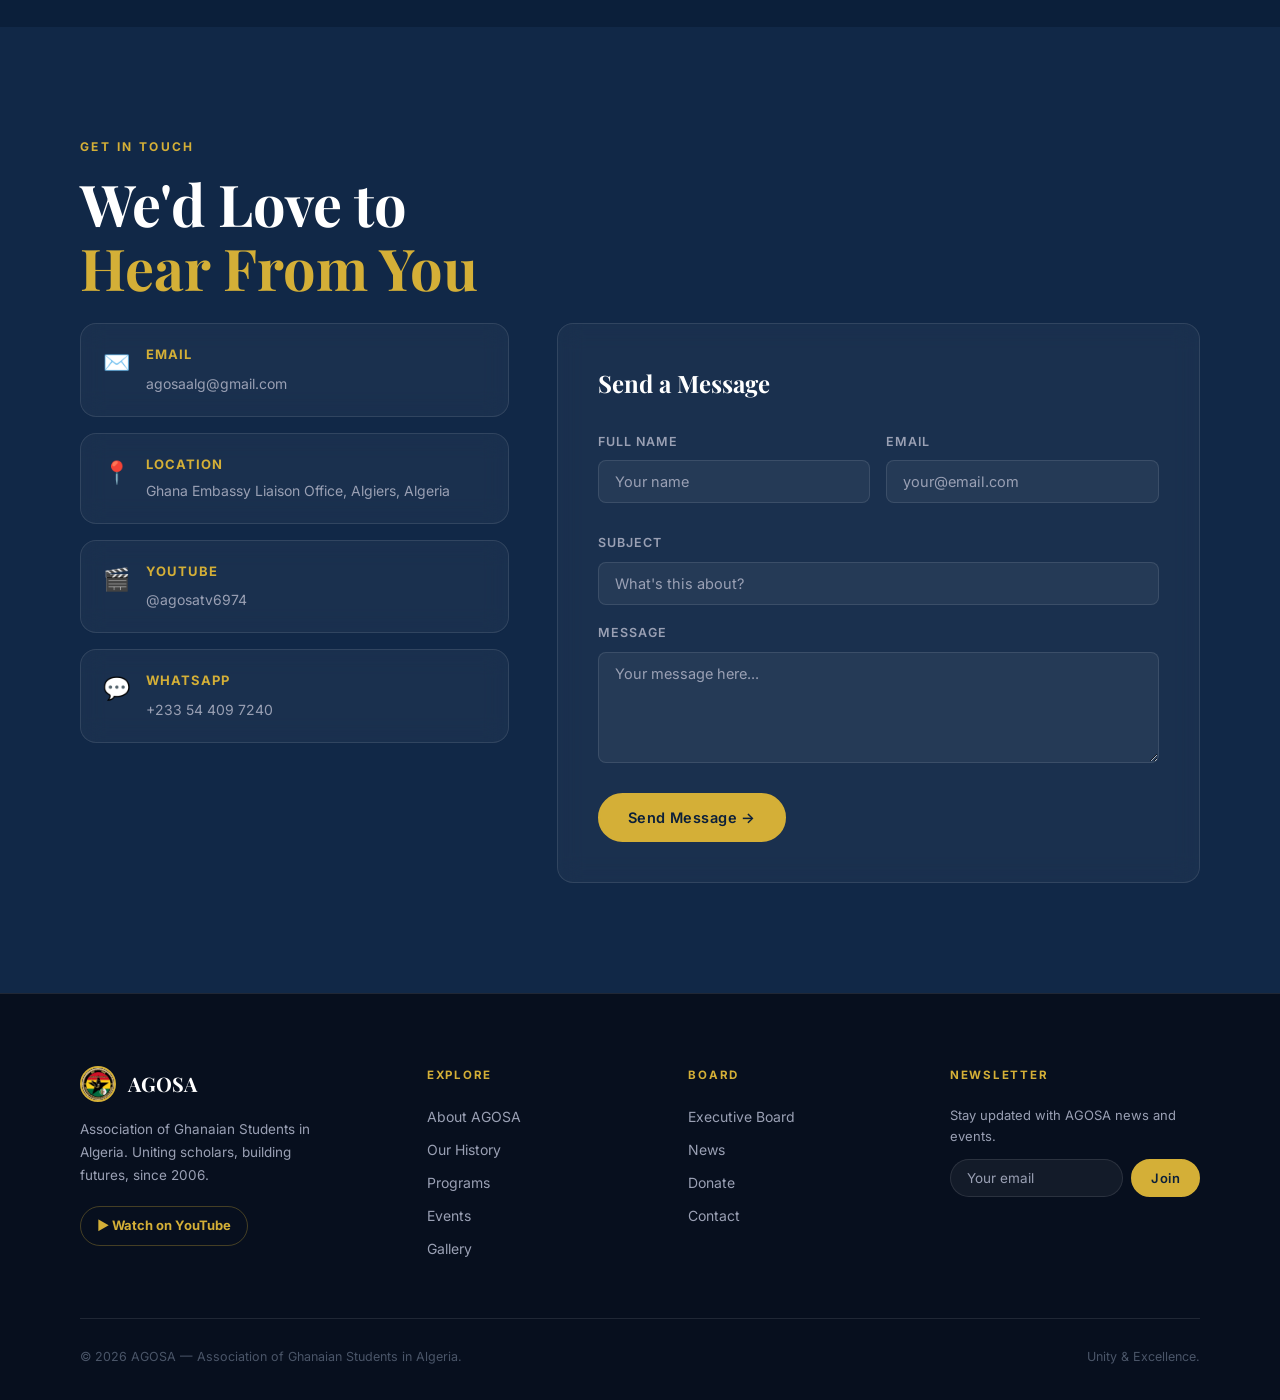
==== commit 8b605c06: "Add board member cards and update images" ====
--- a/index.html
+++ b/index.html
@@ -408,6 +408,26 @@
             <span class="board-role">Male Organizer</span>
           </div>
         </div>
+        <div class="board-card glass-card fade-up delay-4">
+          <div class="board-img-wrap">
+            <img src="agosa-sec-sandra.jpeg" alt="General Secretary" class="board-img">
+            <div class="board-img-ring"></div>
+          </div>
+          <div class="board-info">
+            <h4>Miss Addo Allu Sandra</h4>
+            <span class="board-role">General Secretary</span>
+          </div>
+        </div>
+        <div class="board-card glass-card fade-up delay-4">
+          <div class="board-img-wrap">
+            <img src="agosa-femorg-isma.jpeg" alt="Female Organizer" class="board-img">
+            <div class="board-img-ring"></div>
+          </div>
+          <div class="board-info">
+            <h4>Miss Ismail Maleeya</h4>
+            <span class="board-role">Female Organizer</span>
+          </div>
+        </div>
       </div>
     </div>
   </section>
@@ -424,6 +444,8 @@
             <img src="agosa-vp-eli.jpeg" alt="Vice President" loading="lazy" class="collage-img collage-2">
             <img src="agosafinsec-freeman.png" alt="Financial Secretary" loading="lazy" class="collage-img collage-3">
             <img src="orga-noah.jpeg" alt="Male Organizer" loading="lazy" class="collage-img collage-4">
+            <img src="agosa-sec-sandra.jpeg" alt="General Secretary" loading="lazy" class="collage-img collage-5" style="display:none">
+            <img src="agosa-femorg-isma.jpeg" alt="Female Organizer" loading="lazy" class="collage-img collage-6" style="display:none">
             <span class="news-cat">Leadership</span>
           </div>
           <div class="news-body">
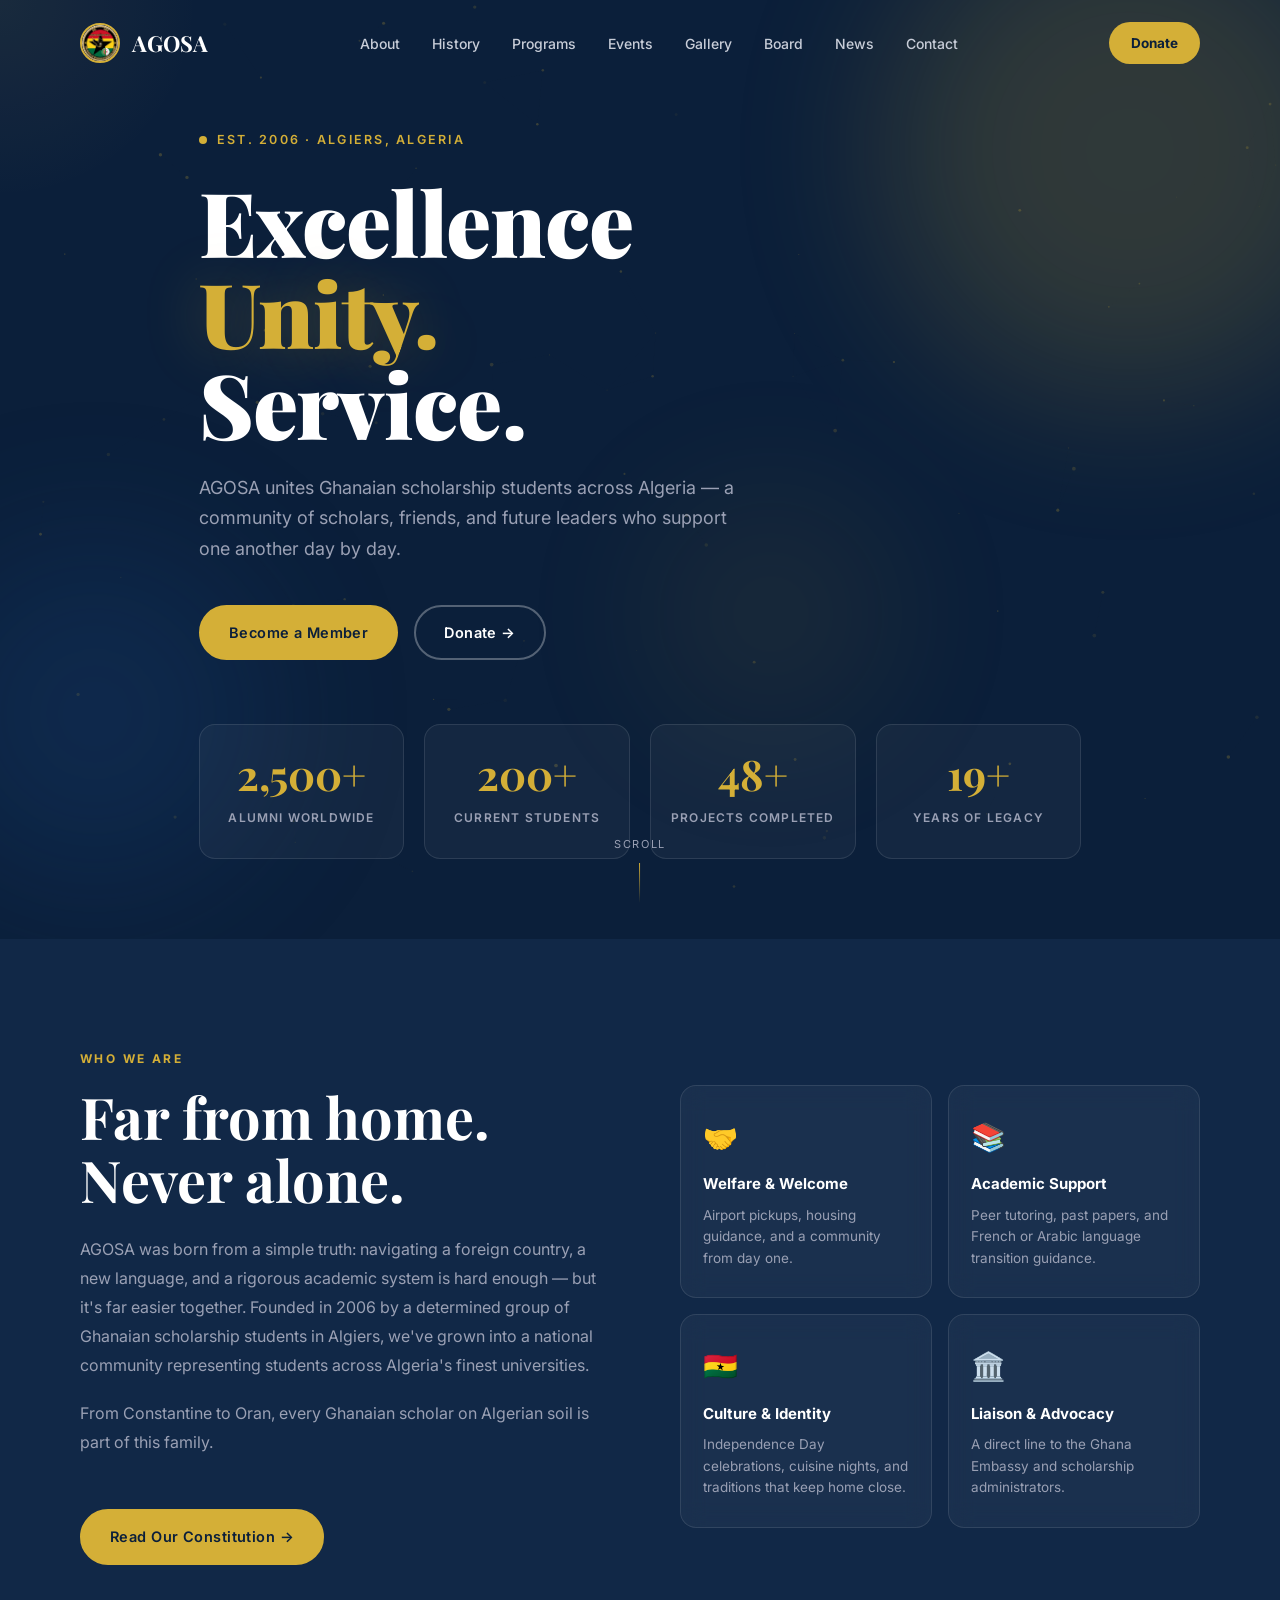
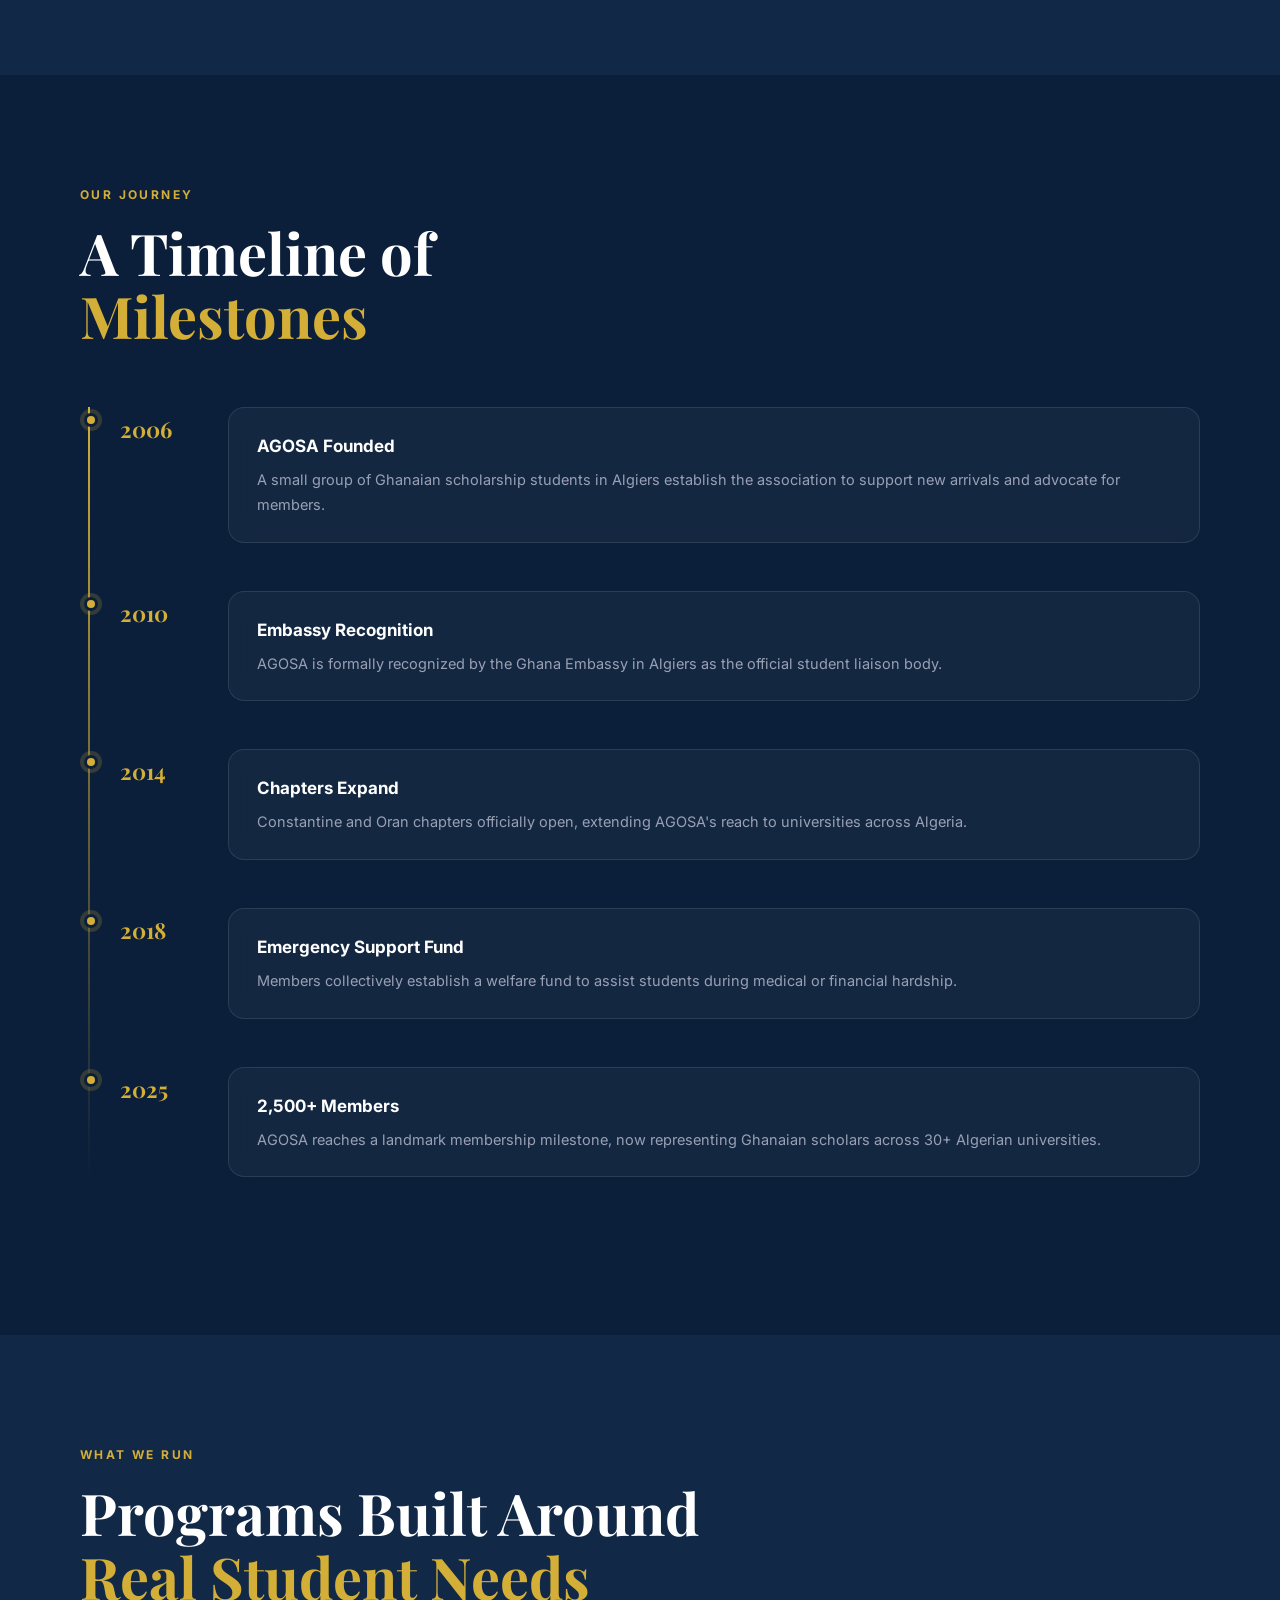
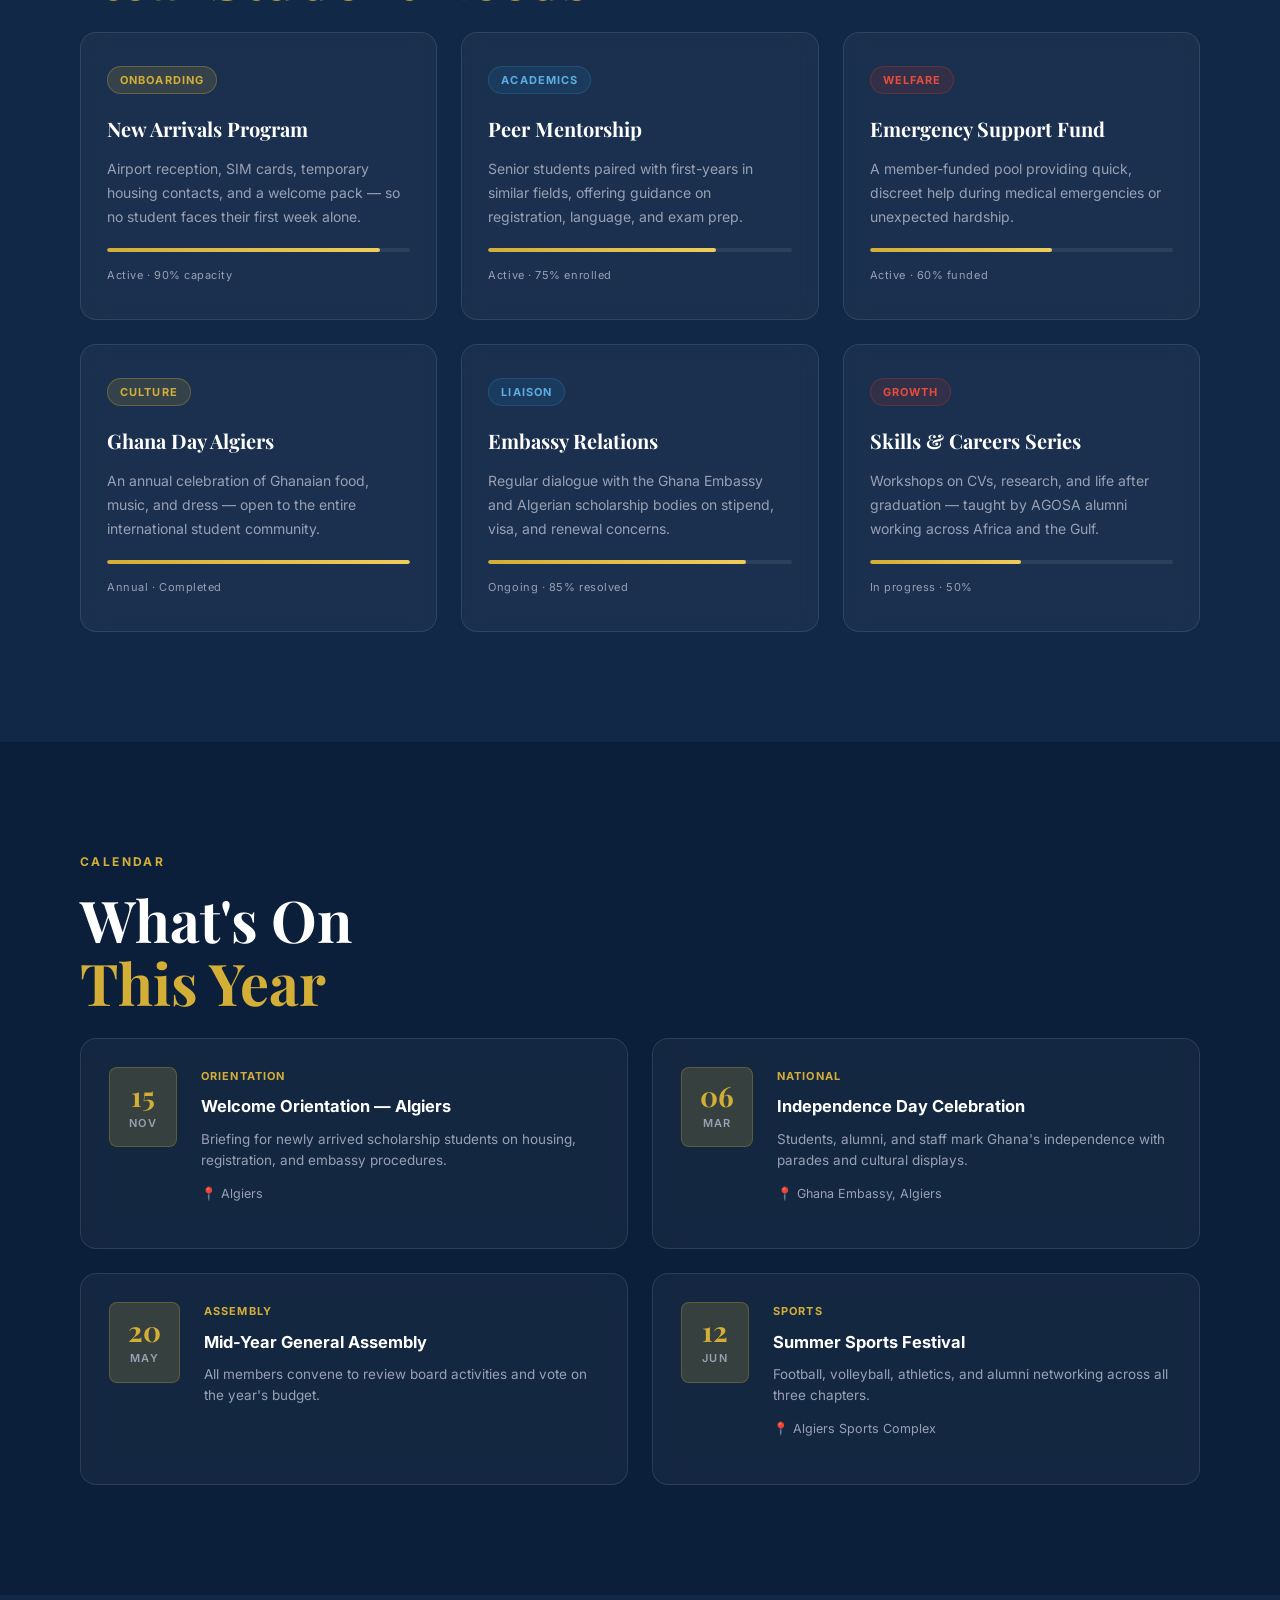
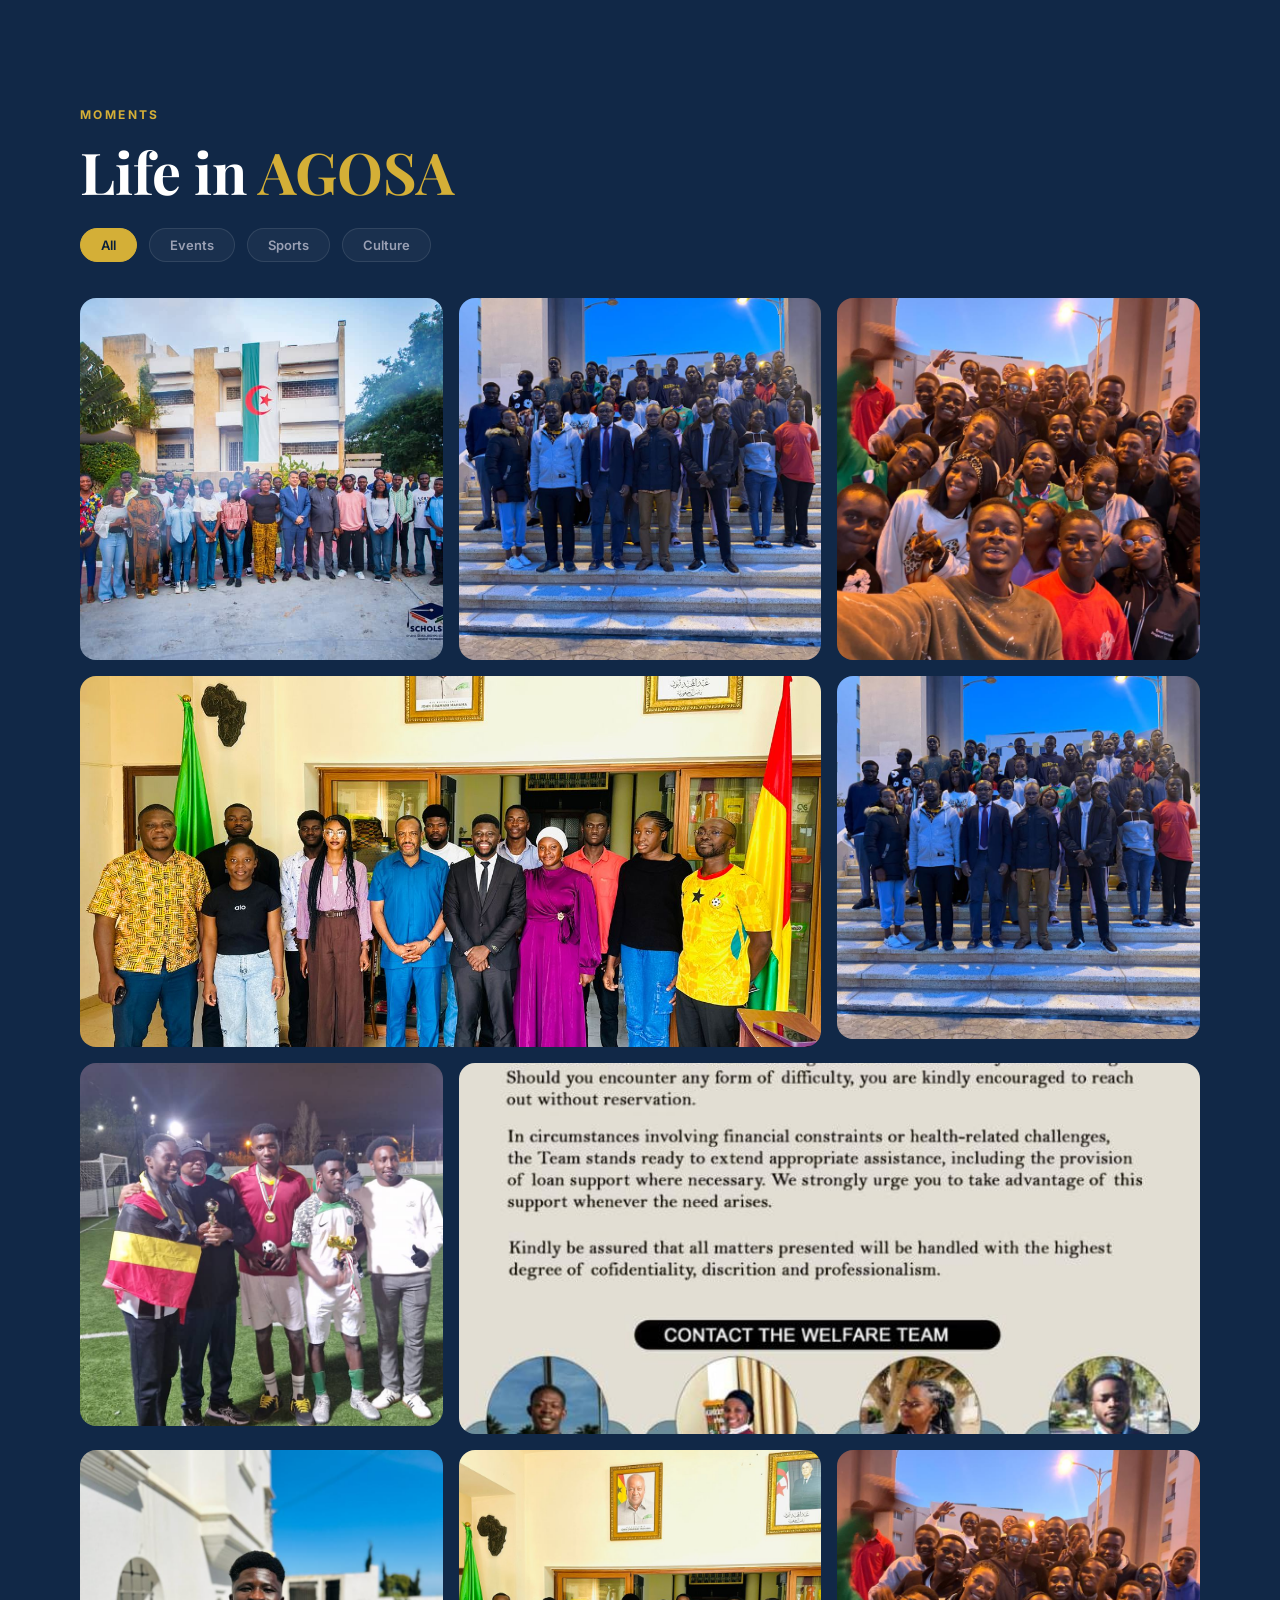
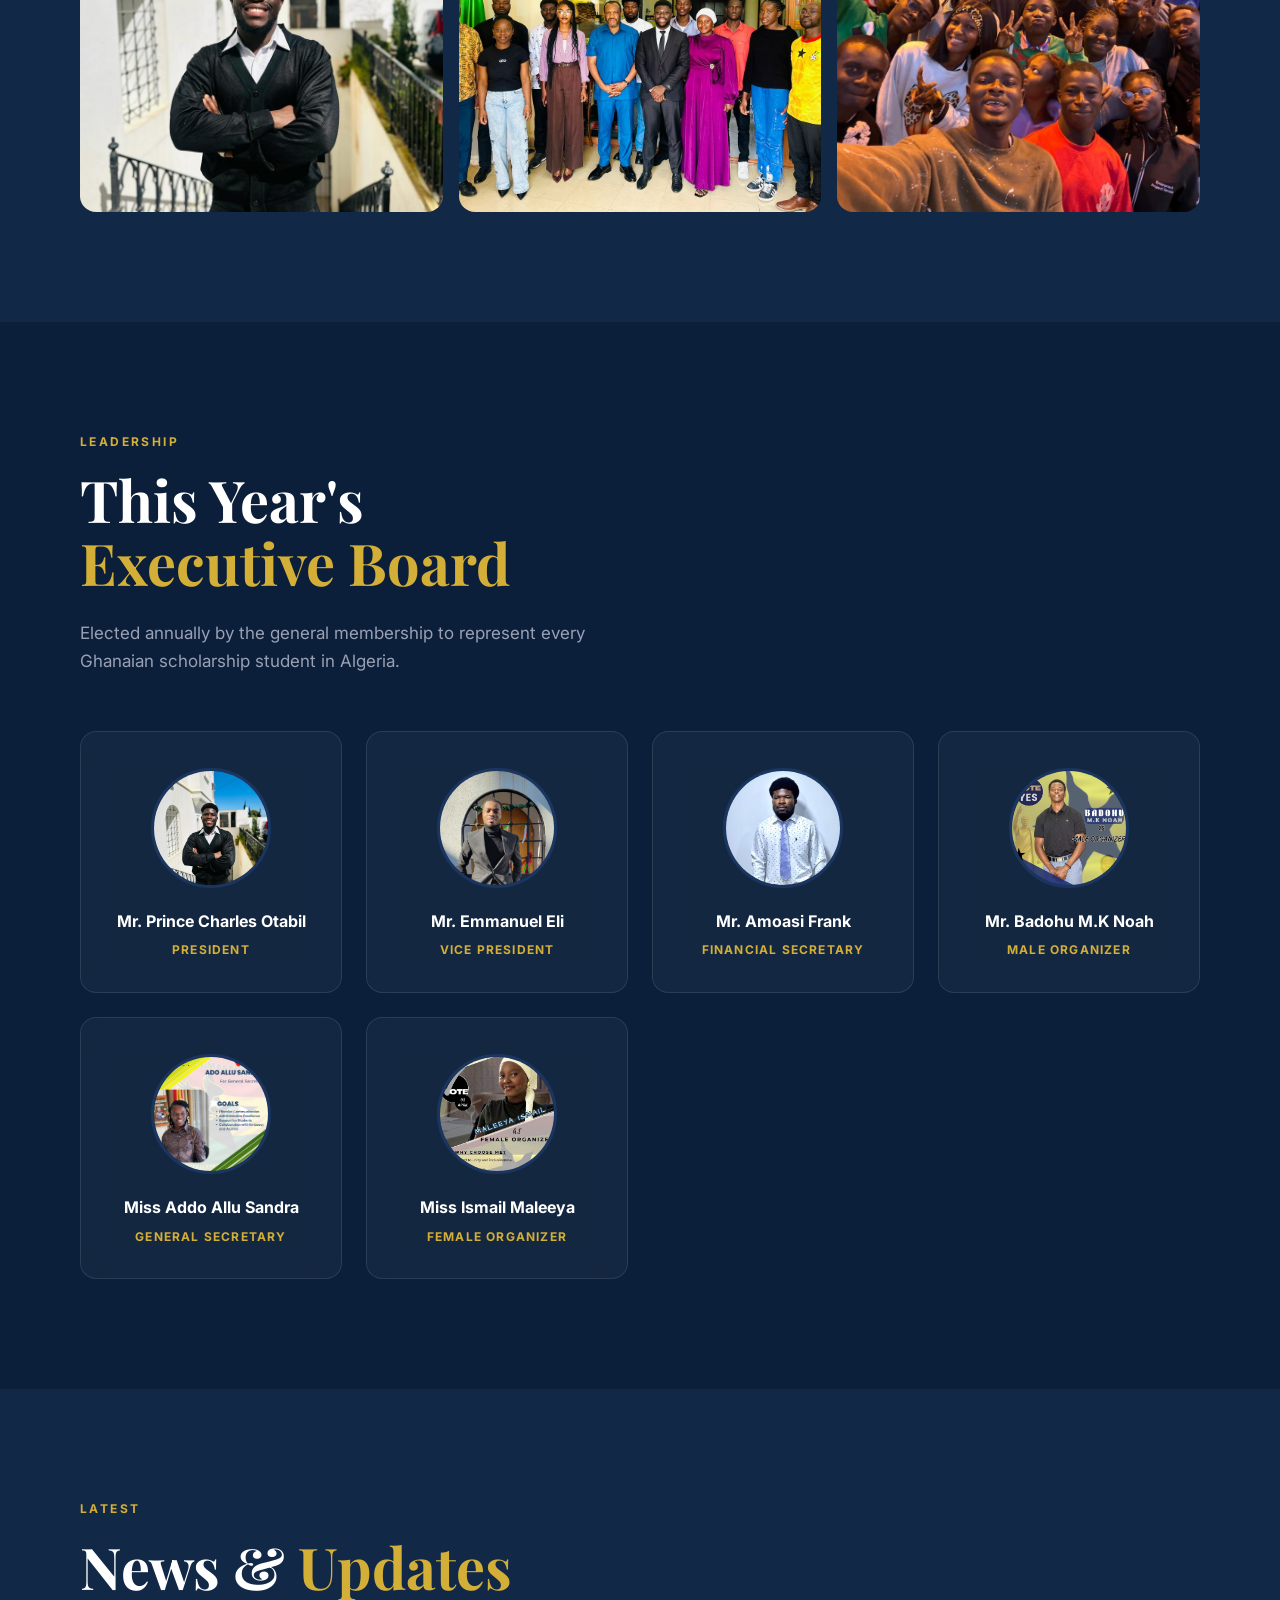
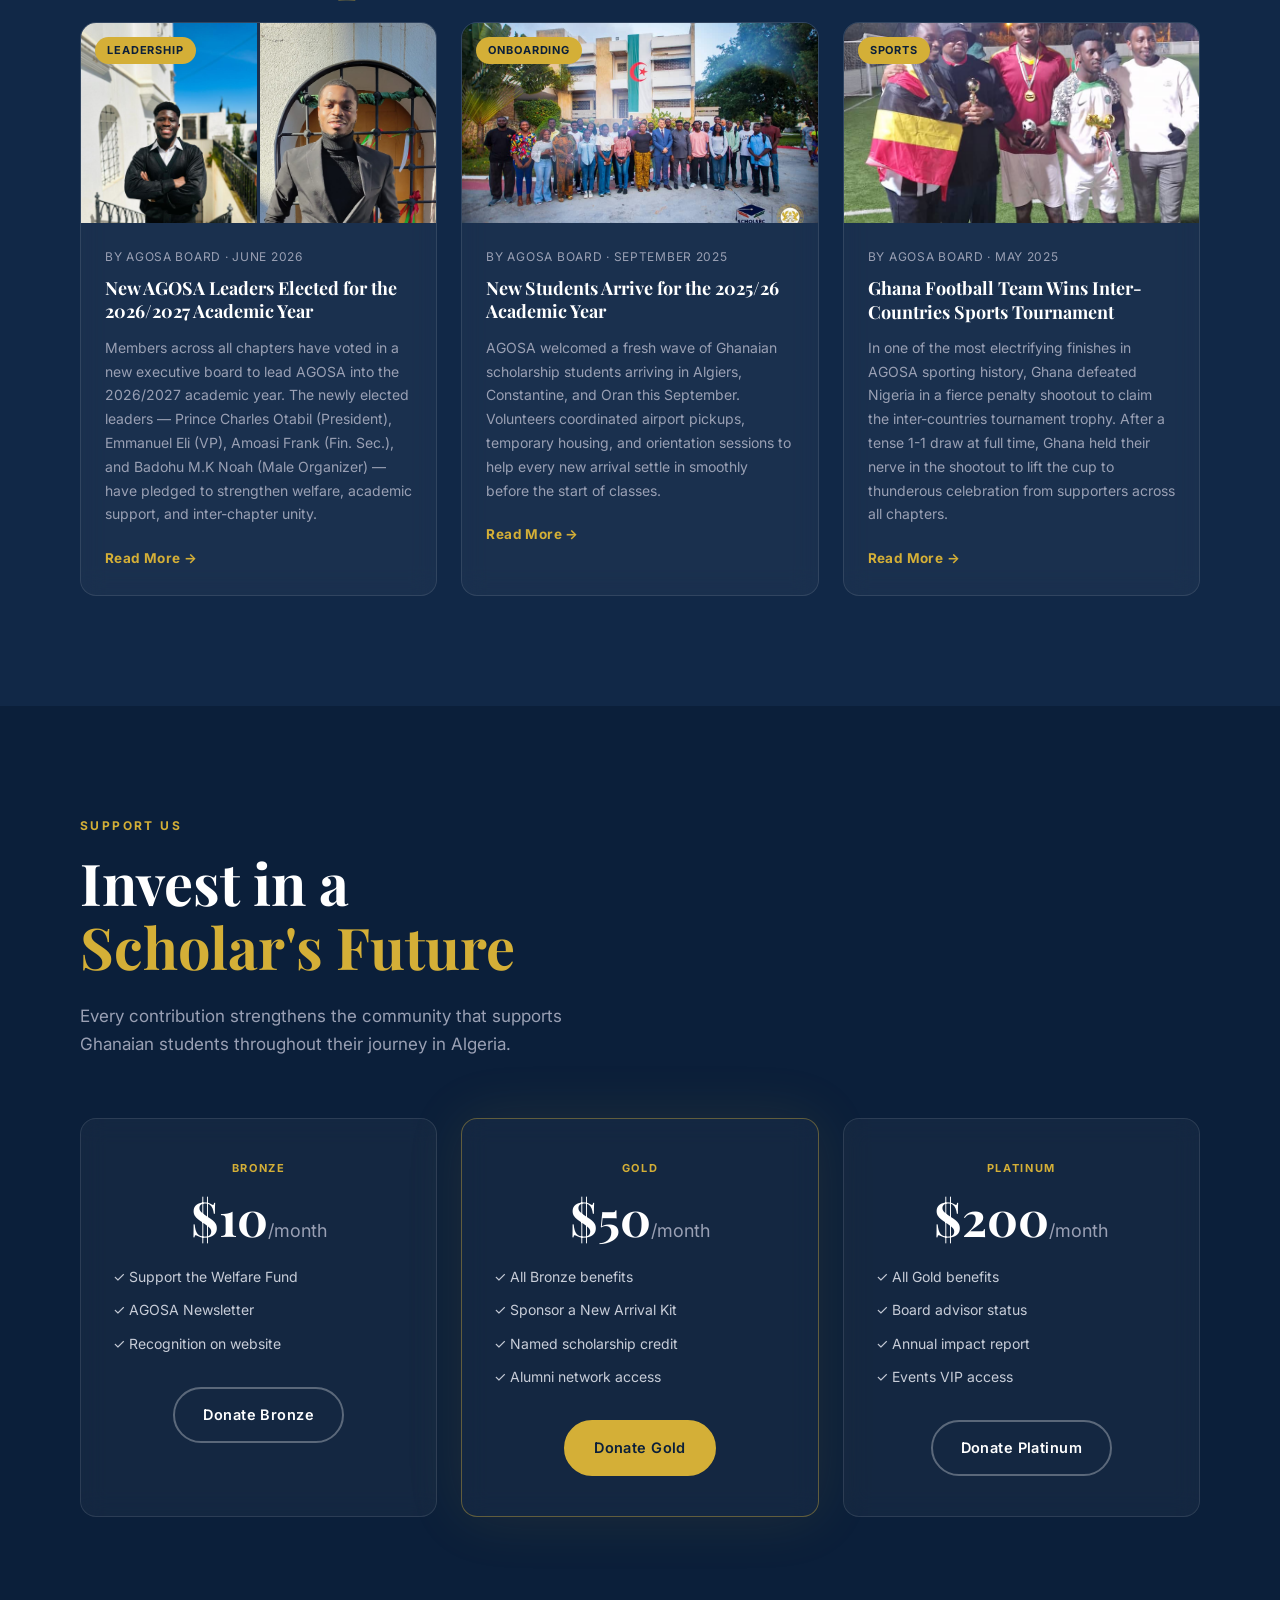
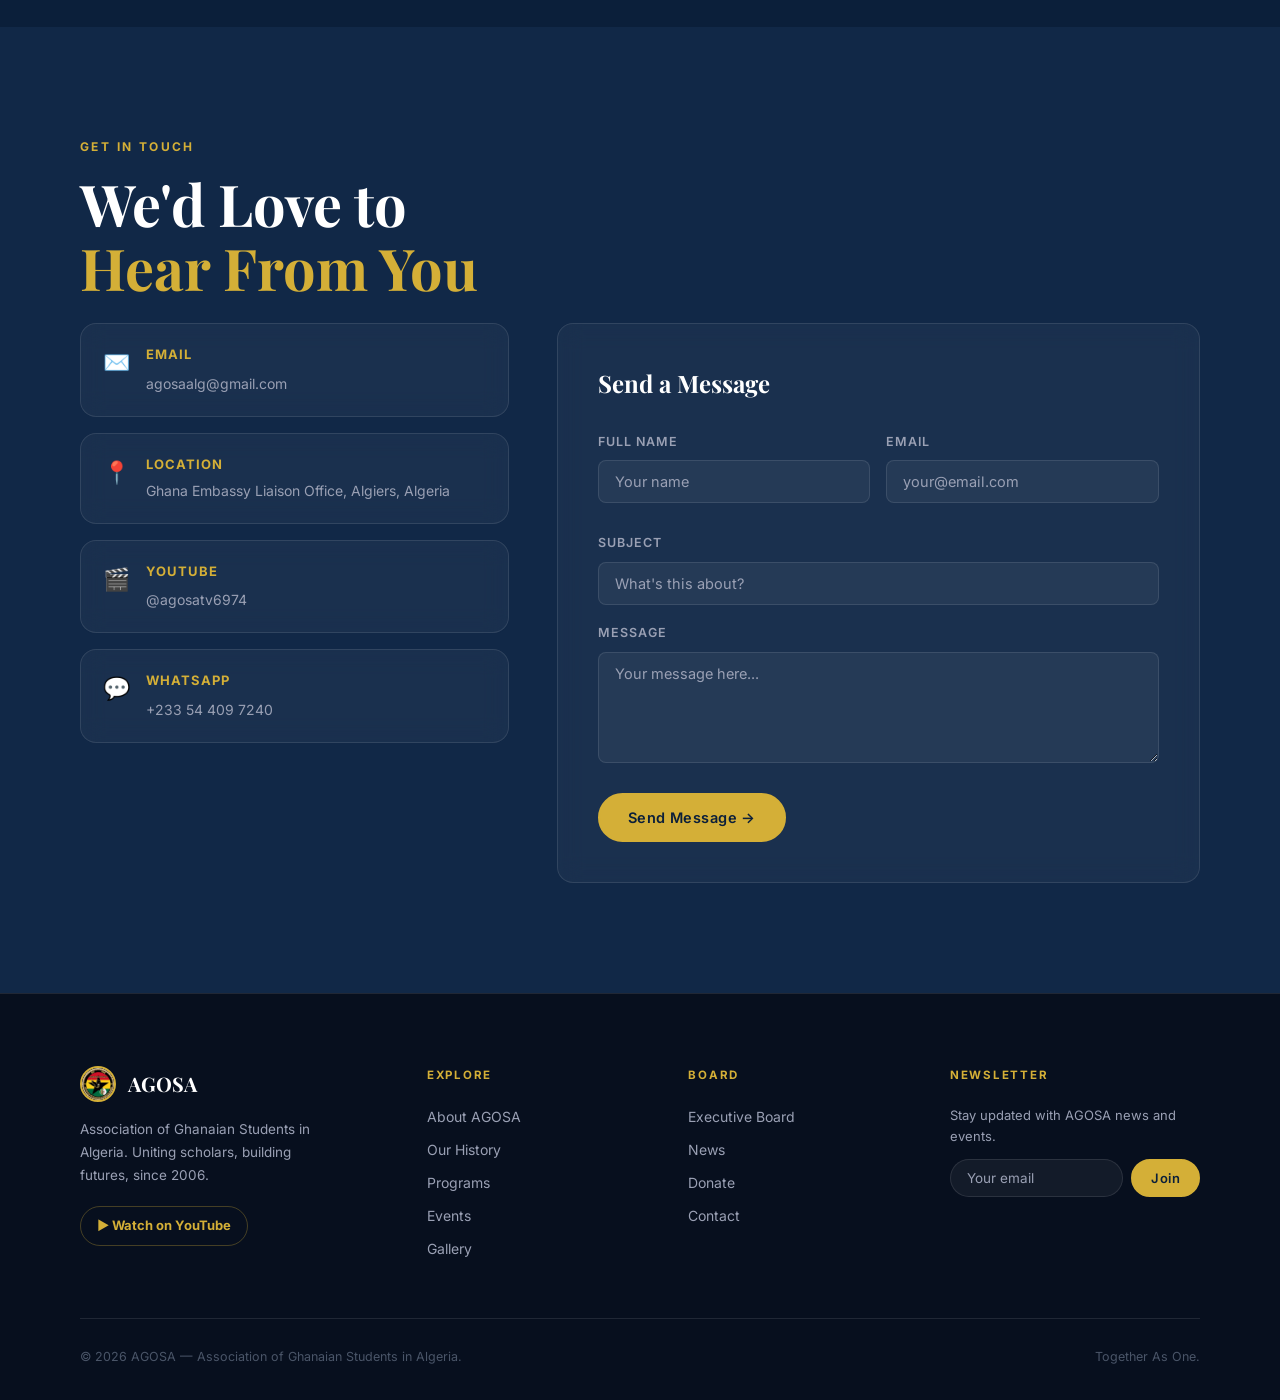
==== commit 82977e10: "Update text for clarity and consistency" ====
--- a/index.html
+++ b/index.html
@@ -73,7 +73,7 @@
           <em>Unity.</em><br>
           Service.
         </h1>
-        <p class="hero-sub">AGOSA unites Ghanaian scholarship students across Algeria — a community of scholars, friends, and future leaders who lift each other from day one.</p>
+        <p class="hero-sub">AGOSA unites Ghanaian scholarship students across Algeria — a community of scholars, friends, and future leaders who support one another day by day.</p>
         <div class="hero-actions">
           <a href="#about" class="btn btn-gold">Become a Member</a>
           <a href="#donate" class="btn btn-outline">Donate →</a>
@@ -112,7 +112,7 @@
         <div class="about-text fade-up">
           <h2 class="section-title">Far from home.<br>Never alone.</h2>
           <p>AGOSA was born from a simple truth: navigating a foreign country, a new language, and a rigorous academic system is hard enough — but it's far easier together. Founded in 2006 by a determined group of Ghanaian scholarship students in Algiers, we've grown into a national community representing students across Algeria's finest universities.</p>
-          <p>From engineering labs in Constantine to medical halls in Oran, every Ghanaian scholar on Algerian soil is part of this family.</p>
+          <p>From Constantine to  Oran, every Ghanaian scholar on Algerian soil is part of this family.</p>
           <a href="https://docs.google.com/document/u/2/d/e/2PACX-1vQXEOukQ5JAWsHygpLDezE7iu78QJHXJKiuhMfcQWyLvU4qaBUNO5hpXkYpQiQRMrY2sFF3xDL1yCCJ/pub" target="_blank" class="btn btn-gold" style="margin-top:2rem">Read Our Constitution →</a>
         </div>
         <div class="values-grid fade-up delay-1">
@@ -124,7 +124,7 @@
           <div class="value-card glass-card">
             <div class="value-icon">📚</div>
             <h4>Academic Support</h4>
-            <p>Peer tutoring, past papers, and language transition guidance.</p>
+            <p>Peer tutoring, past papers, and French or Arabic language transition guidance.</p>
           </div>
           <div class="value-card glass-card">
             <div class="value-icon">🇬🇭</div>
@@ -637,7 +637,7 @@
       </div>
       <div class="footer-bottom">
         <span>© 2026 AGOSA — Association of Ghanaian Students in Algeria.</span>
-        <span>Unity &amp; Excellence.</span>
+        <span>Together As One.</span>
       </div>
     </div>
   </footer>
